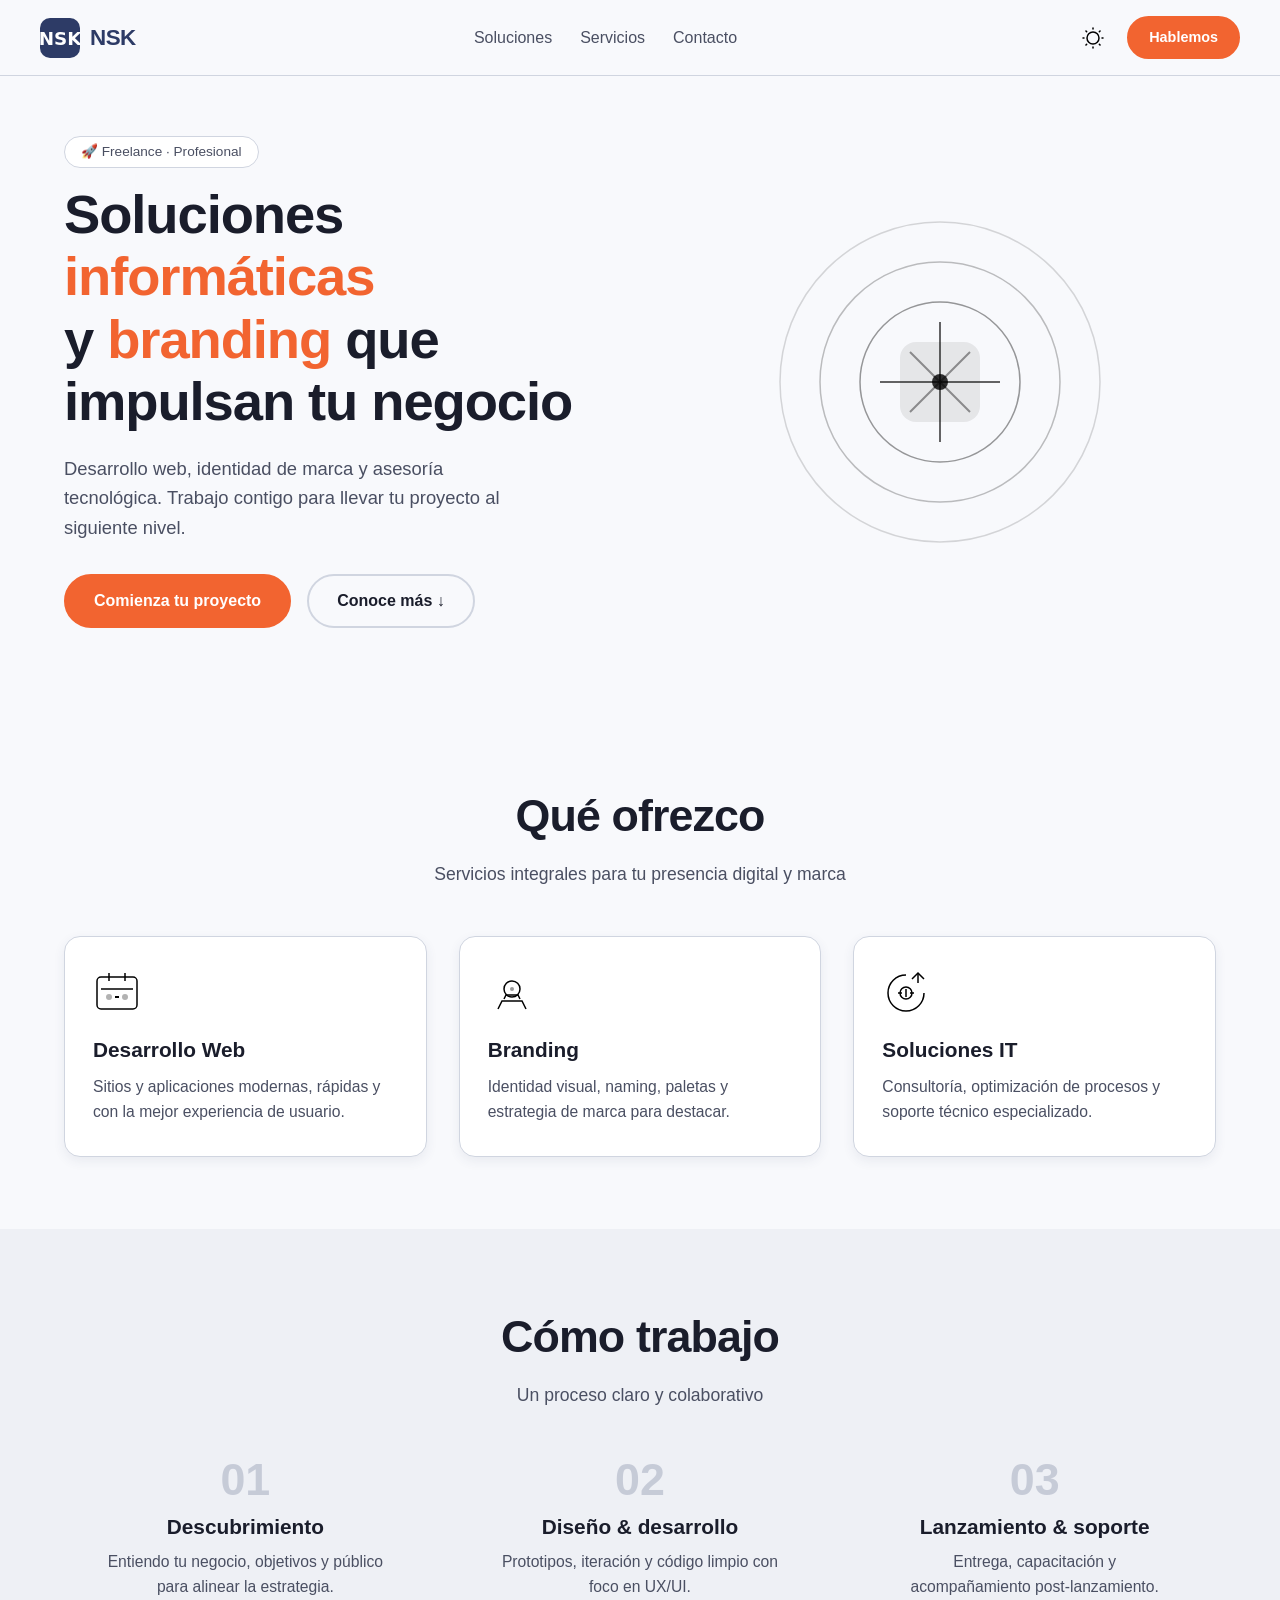
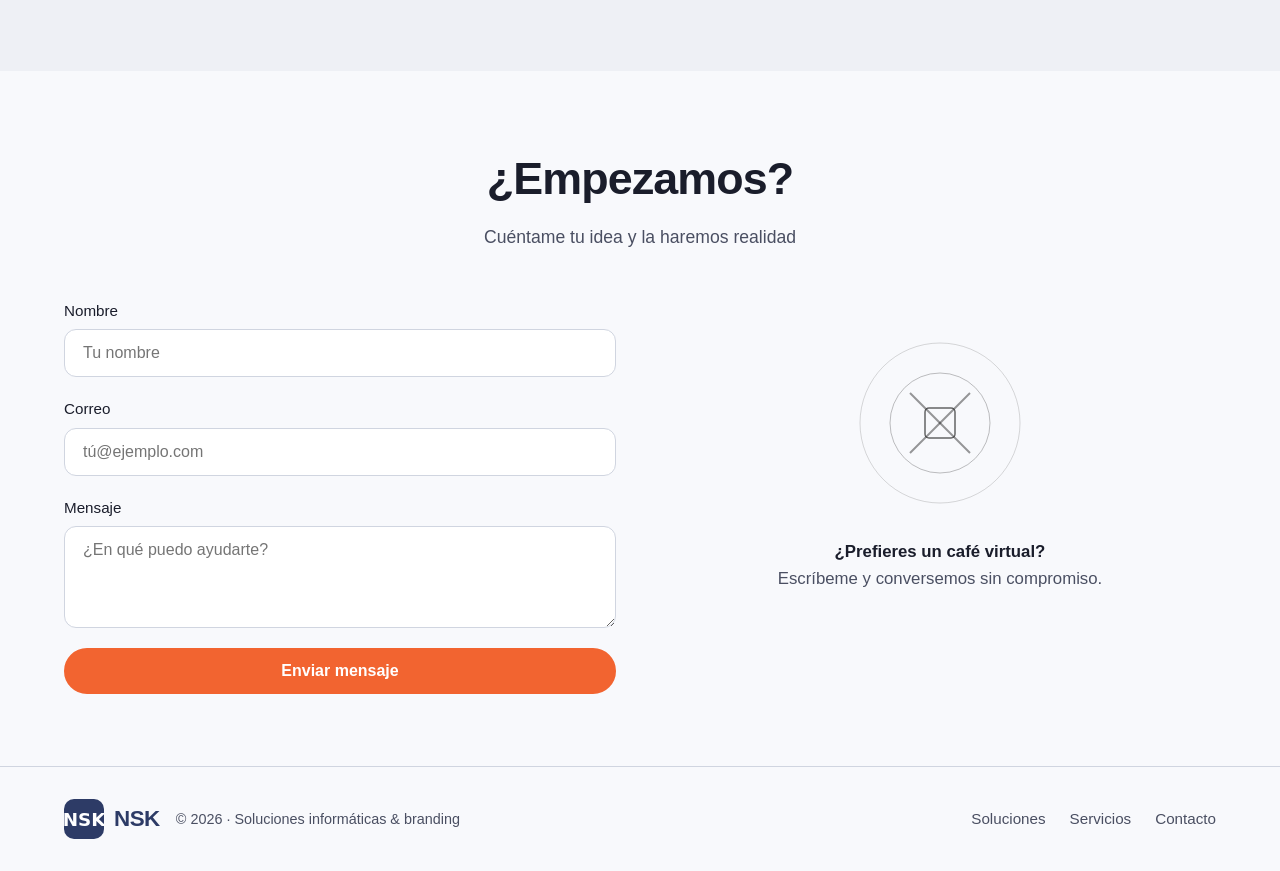
==== index.html @ 6985265a "nsk" ====
<!DOCTYPE html>
<html lang="es" data-theme="light">
<head>
    <meta charset="UTF-8" />
    <meta name="viewport" content="width=device-width, initial-scale=1.0" />
    <title>NSK · Soluciones Informáticas &amp; Branding</title>
    <meta name="description" content="Soluciones informáticas, desarrollo web y branding profesional. Freelance con enfoque moderno." />
    <link rel="stylesheet" href="/css/styles.css" />
</head>
<body>

    <!-- ========== HEADER ========== -->
    <header class="header" role="banner">
        <div class="container header__inner">

            <!-- Logo NSK -->
            <a href="#" class="logo" aria-label="NSK Inicio">
                <img src="assets/svg/logo-nsk.svg" alt="Logo NSK" width="48" height="48" class="logo__svg" />
                <span class="logo__text">NSK</span>
            </a>

            <!-- Navegación principal -->
            <nav class="nav" aria-label="Navegación principal">
                <ul class="nav__list">
                    <li><a href="#soluciones">Soluciones</a></li>
                    <li><a href="#servicios">Servicios</a></li>
                    <li><a href="#contacto">Contacto</a></li>
                </ul>
            </nav>

            <!-- Controles -->
            <div class="header__actions">
                <button class="theme-toggle" id="themeToggle" aria-label="Cambiar tema claro/oscuro">
                    <img src="assets/svg/theme-toggle.svg" alt="Cambiar tema" width="24" height="24" />
                </button>
                <a href="#contacto" class="btn btn--primary btn--small">Hablemos</a>
            </div>

            <!-- Hamburguesa -->
            <button class="hamburger" id="hamburger" aria-label="Abrir menú" aria-expanded="false">
                <span></span><span></span><span></span>
            </button>
        </div>

        <!-- Menú móvil -->
        <div class="mobile-menu" id="mobileMenu" role="navigation" aria-label="Menú móvil">
            <ul>
                <li><a href="#soluciones" class="mobile-menu__link">Soluciones</a></li>
                <li><a href="#servicios" class="mobile-menu__link">Servicios</a></li>
                <li><a href="#contacto" class="mobile-menu__link">Contacto</a></li>
            </ul>
        </div>
    </header>

    <!-- ========== HERO ========== -->
    <section class="hero" aria-labelledby="hero-title">
        <div class="container hero__inner">
            <div class="hero__content">
                <span class="hero__badge">🚀 Freelance · Profesional</span>
                <h1 id="hero-title" class="hero__title">
                    Soluciones <span class="highlight">informáticas</span><br />
                    y <span class="highlight">branding</span> que impulsan tu negocio
                </h1>
                <p class="hero__desc">
                    Desarrollo web, identidad de marca y asesoría tecnológica.
                    Trabajo contigo para llevar tu proyecto al siguiente nivel.
                </p>
                <div class="hero__actions">
                    <a href="#contacto" class="btn btn--primary">Comienza tu proyecto</a>
                    <a href="#soluciones" class="btn btn--ghost">Conoce más ↓</a>
                </div>
            </div>
            <div class="hero__visual" aria-hidden="true">
                <img src="assets/svg/hero-decorative.svg" alt="" width="400" height="400" />
            </div>
        </div>
    </section>

    <!-- ========== SOLUCIONES ========== -->
    <section class="section" id="soluciones" aria-labelledby="soluciones-title">
        <div class="container">
            <div class="section__header">
                <h2 id="soluciones-title">Qué ofrezco</h2>
                <p>Servicios integrales para tu presencia digital y marca</p>
            </div>
            <div class="grid grid--3">
                <article class="card">
                    <div class="card__icon">
                        <img src="assets/svg/icon-dev.svg" alt="" width="48" height="48" />
                    </div>
                    <h3>Desarrollo Web</h3>
                    <p>Sitios y aplicaciones modernas, rápidas y con la mejor experiencia de usuario.</p>
                </article>

                <article class="card">
                    <div class="card__icon">
                        <img src="assets/svg/icon-branding.svg" alt="" width="48" height="48" />
                    </div>
                    <h3>Branding</h3>
                    <p>Identidad visual, naming, paletas y estrategia de marca para destacar.</p>
                </article>

                <article class="card">
                    <div class="card__icon">
                        <img src="assets/svg/icon-solutions.svg" alt="" width="48" height="48" />
                    </div>
                    <h3>Soluciones IT</h3>
                    <p>Consultoría, optimización de procesos y soporte técnico especializado.</p>
                </article>
            </div>
        </div>
    </section>

    <!-- ========== SERVICIOS ========== -->
    <section class="section section--alt" id="servicios" aria-labelledby="servicios-title">
        <div class="container">
            <div class="section__header">
                <h2 id="servicios-title">Cómo trabajo</h2>
                <p>Un proceso claro y colaborativo</p>
            </div>
            <div class="grid grid--3">
                <div class="step">
                    <span class="step__number">01</span>
                    <h3>Descubrimiento</h3>
                    <p>Entiendo tu negocio, objetivos y público para alinear la estrategia.</p>
                </div>
                <div class="step">
                    <span class="step__number">02</span>
                    <h3>Diseño &amp; desarrollo</h3>
                    <p>Prototipos, iteración y código limpio con foco en UX/UI.</p>
                </div>
                <div class="step">
                    <span class="step__number">03</span>
                    <h3>Lanzamiento &amp; soporte</h3>
                    <p>Entrega, capacitación y acompañamiento post-lanzamiento.</p>
                </div>
            </div>
        </div>
    </section>

    <!-- ========== CONTACTO ========== -->
    <section class="section" id="contacto" aria-labelledby="contacto-title">
        <div class="container">
            <div class="section__header">
                <h2 id="contacto-title">¿Empezamos?</h2>
                <p>Cuéntame tu idea y la haremos realidad</p>
            </div>
            <div class="contact-grid">
                <form class="contact-form" netlify>
                    <div class="form-group">
                        <label for="nombre">Nombre</label>
                        <input type="text" id="nombre" name="nombre" required placeholder="Tu nombre" />
                    </div>
                    <div class="form-group">
                        <label for="email">Correo</label>
                        <input type="email" id="email" name="email" required placeholder="tú@ejemplo.com" />
                    </div>
                    <div class="form-group">
                        <label for="mensaje">Mensaje</label>
                        <textarea id="mensaje" name="mensaje" rows="4" required placeholder="¿En qué puedo ayudarte?"></textarea>
                    </div>
                    <button type="submit" class="btn btn--primary btn--full">Enviar mensaje</button>
                </form>
                <div class="contact-info" aria-hidden="true">
                    <img src="assets/svg/contact-decorative.svg" alt="" width="200" height="200" />
                    <p class="contact-info__text">
                        <strong>¿Prefieres un café virtual?</strong><br />
                        Escríbeme y conversemos sin compromiso.
                    </p>
                </div>
            </div>
        </div>
    </section>

    <!-- ========== FOOTER ========== -->
    <footer class="footer" role="contentinfo">
        <div class="container footer__inner">
            <div class="footer__brand">
                <a href="#" class="logo" aria-label="NSK Inicio">
                    <img src="assets/svg/logo-nsk.svg" alt="Logo NSK" width="32" height="32" class="logo__svg" />
                    <span class="logo__text">NSK</span>
                </a>
                <p class="footer__copy">&copy; 2026 · Soluciones informáticas &amp; branding</p>
            </div>
            <nav class="footer__nav" aria-label="Enlaces del pie">
                <a href="#soluciones">Soluciones</a>
                <a href="#servicios">Servicios</a>
                <a href="#contacto">Contacto</a>
            </nav>
        </div>
    </footer>

    <script src="js/main.js" defer></script>
</body>
</html>
---- css/styles.css ----
/* ========== RESET & BASE ========== */
*,
*::before,
*::after {
    margin: 0;
    padding: 0;
    box-sizing: border-box;
}

:root {
    --color-bg: #f8f9fc;
    --color-bg-alt: #eef0f5;
    --color-surface: #ffffff;
    --color-text: #1a1d2b;
    --color-text-muted: #4a4f62;
    --color-primary: #2d3b66;
    --color-primary-light: #4a5a8a;
    --color-accent: #f26430;
    --color-accent-hover: #d95224;
    --color-border: #d0d5e0;
    --color-shadow: rgba(45, 59, 102, 0.08);
    --radius: 16px;
    --transition: 0.3s ease;
    --font: 'Inter', -apple-system, BlinkMacSystemFont, 'Segoe UI', Roboto, sans-serif;
}

[data-theme="dark"] {
    --color-bg: #11131f;
    --color-bg-alt: #191d2b;
    --color-surface: #1e2233;
    --color-text: #edf0f7;
    --color-text-muted: #a8aec9;
    --color-primary: #6b7fb0;
    --color-primary-light: #8a9cc9;
    --color-accent: #ff7a4a;
    --color-accent-hover: #e86634;
    --color-border: #31364a;
    --color-shadow: rgba(0, 0, 0, 0.3);
}

html {
    scroll-behavior: smooth;
}

body {
    font-family: var(--font);
    background-color: var(--color-bg);
    color: var(--color-text);
    line-height: 1.6;
    transition: background-color var(--transition), color var(--transition);
}

.container {
    max-width: 1200px;
    margin: 0 auto;
    padding: 0 24px;
}

a {
    color: inherit;
    text-decoration: none;
}

ul {
    list-style: none;
}

img,
svg {
    display: block;
    max-width: 100%;
    height: auto;
}

/* ========== BOTONES ========== */
.btn {
    display: inline-flex;
    align-items: center;
    justify-content: center;
    gap: 8px;
    padding: 12px 28px;
    border-radius: 40px;
    font-weight: 600;
    font-size: 1rem;
    border: 2px solid transparent;
    cursor: pointer;
    transition: all var(--transition);
    text-align: center;
    font-family: inherit;
}

.btn--primary {
    background-color: var(--color-accent);
    color: #fff;
    border-color: var(--color-accent);
}
.btn--primary:hover {
    background-color: var(--color-accent-hover);
    border-color: var(--color-accent-hover);
    transform: translateY(-2px);
    box-shadow: 0 8px 24px rgba(242, 100, 48, 0.25);
}

.btn--ghost {
    background: transparent;
    color: var(--color-text);
    border-color: var(--color-border);
}
.btn--ghost:hover {
    background-color: var(--color-surface);
    border-color: var(--color-text-muted);
}

.btn--small {
    padding: 8px 20px;
    font-size: 0.9rem;
}

.btn--full {
    width: 100%;
    justify-content: center;
}

/* ========== HEADER ========== */
.header {
    position: sticky;
    top: 0;
    z-index: 100;
    background-color: var(--color-bg);
    border-bottom: 1px solid var(--color-border);
    transition: background-color var(--transition), border-color var(--transition);
}

.header__inner {
    display: flex;
    align-items: center;
    justify-content: space-between;
    padding: 16px 0;
    gap: 20px;
    flex-wrap: wrap;
}

.logo {
    display: flex;
    align-items: center;
    gap: 10px;
    font-weight: 700;
    font-size: 1.4rem;
    color: var(--color-primary);
    transition: color var(--transition);
}

.logo__svg {
    width: 40px;
    height: 40px;
}

.logo__text {
    letter-spacing: -0.5px;
}

.nav__list {
    display: flex;
    gap: 28px;
    font-weight: 500;
}
.nav__list a {
    position: relative;
    color: var(--color-text-muted);
    transition: color var(--transition);
}
.nav__list a::after {
    content: '';
    position: absolute;
    bottom: -4px;
    left: 0;
    width: 0;
    height: 2px;
    background: var(--color-accent);
    transition: width var(--transition);
}
.nav__list a:hover {
    color: var(--color-text);
}
.nav__list a:hover::after {
    width: 100%;
}

.header__actions {
    display: flex;
    align-items: center;
    gap: 16px;
}

.theme-toggle {
    background: none;
    border: none;
    color: var(--color-text-muted);
    cursor: pointer;
    padding: 6px;
    border-radius: 50%;
    transition: all var(--transition);
    display: flex;
    align-items: center;
    justify-content: center;
}
.theme-toggle:hover {
    color: var(--color-text);
    background-color: var(--color-surface);
}

.theme-toggle img {
    filter: var(--icon-filter);
}

[data-theme="light"] .theme-toggle img {
    filter: invert(0);
}

[data-theme="dark"] .theme-toggle img {
    filter: invert(1);
}

/* ========== HAMBURGUESA ========== */
.hamburger {
    display: none;
    flex-direction: column;
    gap: 5px;
    background: none;
    border: none;
    cursor: pointer;
    padding: 6px;
}
.hamburger span {
    width: 26px;
    height: 2.5px;
    background-color: var(--color-text);
    border-radius: 4px;
    transition: all var(--transition);
}
.hamburger.is-active span:nth-child(1) {
    transform: rotate(45deg) translate(5px, 5px);
}
.hamburger.is-active span:nth-child(2) {
    opacity: 0;
}
.hamburger.is-active span:nth-child(3) {
    transform: rotate(-45deg) translate(5px, -5px);
}

.mobile-menu {
    display: none;
    flex-direction: column;
    background-color: var(--color-surface);
    border-top: 1px solid var(--color-border);
    padding: 20px 24px;
    gap: 12px;
}
.mobile-menu.is-open {
    display: flex;
}
.mobile-menu a {
    padding: 10px 0;
    font-weight: 500;
    color: var(--color-text);
    border-bottom: 1px solid var(--color-border);
}
.mobile-menu a:last-child {
    border-bottom: none;
}

/* ========== HERO ========== */
.hero {
    padding: 60px 0 80px;
    background: var(--color-bg);
    transition: background var(--transition);
}

.hero__inner {
    display: grid;
    grid-template-columns: 1fr 1fr;
    gap: 48px;
    align-items: center;
}

.hero__badge {
    display: inline-block;
    background: var(--color-surface);
    padding: 4px 16px;
    border-radius: 40px;
    font-size: 0.85rem;
    font-weight: 500;
    color: var(--color-text-muted);
    border: 1px solid var(--color-border);
    margin-bottom: 16px;
}

.hero__title {
    font-size: clamp(2.2rem, 5vw, 3.4rem);
    font-weight: 800;
    line-height: 1.15;
    letter-spacing: -0.02em;
}

.highlight {
    color: var(--color-accent);
    position: relative;
}

.hero__desc {
    font-size: 1.15rem;
    color: var(--color-text-muted);
    max-width: 480px;
    margin: 20px 0 32px;
}

.hero__actions {
    display: flex;
    gap: 16px;
    flex-wrap: wrap;
}

.hero__visual {
    display: flex;
    justify-content: center;
    align-items: center;
}
.hero__visual img {
    width: 100%;
    max-width: 400px;
    height: auto;
}

/* ========== SECTION ========== */
.section {
    padding: 72px 0;
    transition: background var(--transition);
}

.section--alt {
    background-color: var(--color-bg-alt);
}

.section__header {
    text-align: center;
    max-width: 640px;
    margin: 0 auto 48px;
}
.section__header h2 {
    font-size: clamp(1.8rem, 3.5vw, 2.8rem);
    font-weight: 700;
    letter-spacing: -0.02em;
}
.section__header p {
    color: var(--color-text-muted);
    font-size: 1.1rem;
    margin-top: 8px;
}

/* ========== GRID ========== */
.grid {
    display: grid;
    gap: 32px;
}
.grid--3 {
    grid-template-columns: repeat(3, 1fr);
}

/* ========== CARDS ========== */
.card {
    background: var(--color-surface);
    padding: 32px 28px;
    border-radius: var(--radius);
    border: 1px solid var(--color-border);
    transition: all var(--transition);
    box-shadow: 0 4px 12px var(--color-shadow);
}
.card:hover {
    transform: translateY(-6px);
    box-shadow: 0 12px 32px var(--color-shadow);
}

.card__icon {
    margin-bottom: 16px;
}
.card__icon img {
    width: 48px;
    height: 48px;
}

[data-theme="light"] .card__icon img {
    filter: invert(0);
}

[data-theme="dark"] .card__icon img {
    filter: invert(1);
}

.card h3 {
    font-size: 1.3rem;
    margin-bottom: 8px;
}
.card p {
    color: var(--color-text-muted);
    font-size: 0.98rem;
}

/* ========== STEPS ========== */
.step {
    text-align: center;
}
.step__number {
    display: inline-block;
    font-size: 2.8rem;
    font-weight: 800;
    color: var(--color-primary);
    opacity: 0.2;
    line-height: 1;
    margin-bottom: 8px;
}
.step h3 {
    font-size: 1.3rem;
    margin-bottom: 6px;
}
.step p {
    color: var(--color-text-muted);
    font-size: 0.98rem;
    max-width: 280px;
    margin: 0 auto;
}

/* ========== CONTACTO ========== */
.contact-grid {
    display: grid;
    grid-template-columns: 1fr 1fr;
    gap: 48px;
    align-items: start;
}

.contact-form {
    display: flex;
    flex-direction: column;
    gap: 20px;
}

.form-group {
    display: flex;
    flex-direction: column;
    gap: 6px;
}
.form-group label {
    font-weight: 500;
    font-size: 0.95rem;
}
.form-group input,
.form-group textarea {
    padding: 14px 18px;
    border-radius: 12px;
    border: 1px solid var(--color-border);
    background: var(--color-surface);
    color: var(--color-text);
    font-family: inherit;
    font-size: 1rem;
    transition: border var(--transition), box-shadow var(--transition);
}
.form-group input:focus,
.form-group textarea:focus {
    outline: none;
    border-color: var(--color-accent);
    box-shadow: 0 0 0 3px rgba(242, 100, 48, 0.15);
}

.contact-info {
    display: flex;
    flex-direction: column;
    align-items: center;
    justify-content: center;
    gap: 16px;
    text-align: center;
    padding: 24px;
}
.contact-info img {
    max-width: 200px;
    height: auto;
}

[data-theme="light"] .contact-info img {
    filter: invert(0);
}

[data-theme="dark"] .contact-info img {
    filter: invert(1);
}

.contact-info__text {
    font-size: 1.05rem;
    color: var(--color-text-muted);
}
.contact-info__text strong {
    color: var(--color-text);
}

/* ========== FOOTER ========== */
.footer {
    border-top: 1px solid var(--color-border);
    padding: 32px 0;
    background: var(--color-bg);
    transition: background var(--transition), border var(--transition);
}
.footer__inner {
    display: flex;
    justify-content: space-between;
    align-items: center;
    flex-wrap: wrap;
    gap: 20px;
}
.footer__brand {
    display: flex;
    align-items: center;
    gap: 16px;
}
.footer__copy {
    font-size: 0.9rem;
    color: var(--color-text-muted);
}
.footer__nav {
    display: flex;
    gap: 24px;
}
.footer__nav a {
    color: var(--color-text-muted);
    font-size: 0.95rem;
    transition: color var(--transition);
}
.footer__nav a:hover {
    color: var(--color-text);
}

/* ========== RESPONSIVE ========== */
@media (max-width: 992px) {
    .hero__inner {
        grid-template-columns: 1fr;
        text-align: center;
    }
    .hero__desc {
        margin-left: auto;
        margin-right: auto;
    }
    .hero__actions {
        justify-content: center;
    }
    .hero__visual img {
        max-width: 280px;
    }
    .grid--3 {
        grid-template-columns: repeat(2, 1fr);
    }
    .contact-grid {
        grid-template-columns: 1fr;
    }
    .contact-info {
        flex-direction: row;
        flex-wrap: wrap;
        justify-content: center;
    }
}

@media (max-width: 768px) {
    .nav {
        display: none;
    }
    .hamburger {
        display: flex;
    }
    .header__actions .btn--small {
        display: none;
    }
    .grid--3 {
        grid-template-columns: 1fr;
    }
    .footer__inner {
        flex-direction: column;
        text-align: center;
    }
    .footer__nav {
        flex-wrap: wrap;
        justify-content: center;
    }
}

@media (max-width: 480px) {
    .hero__title {
        font-size: 1.8rem;
    }
    .hero__actions .btn {
        width: 100%;
        justify-content: center;
    }
    .section {
        padding: 48px 0;
    }
    .card {
        padding: 24px 20px;
    }
}
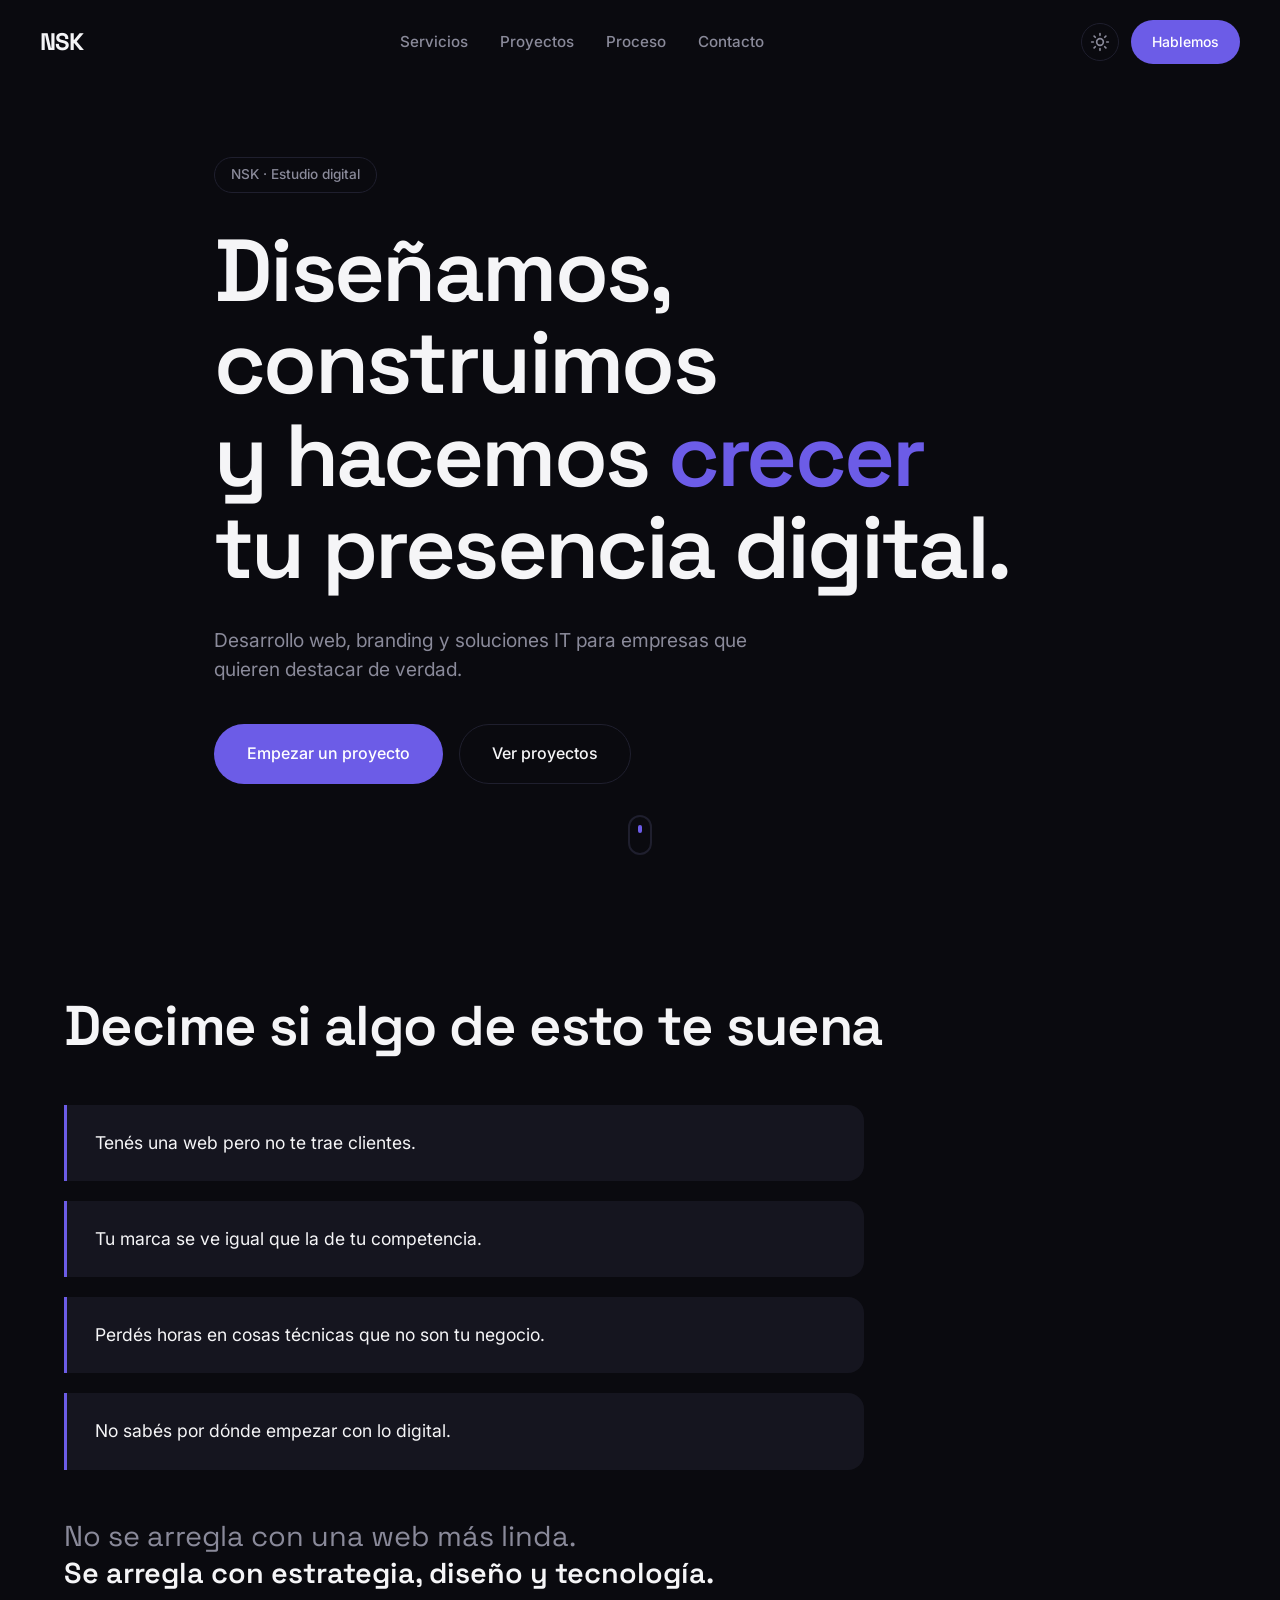
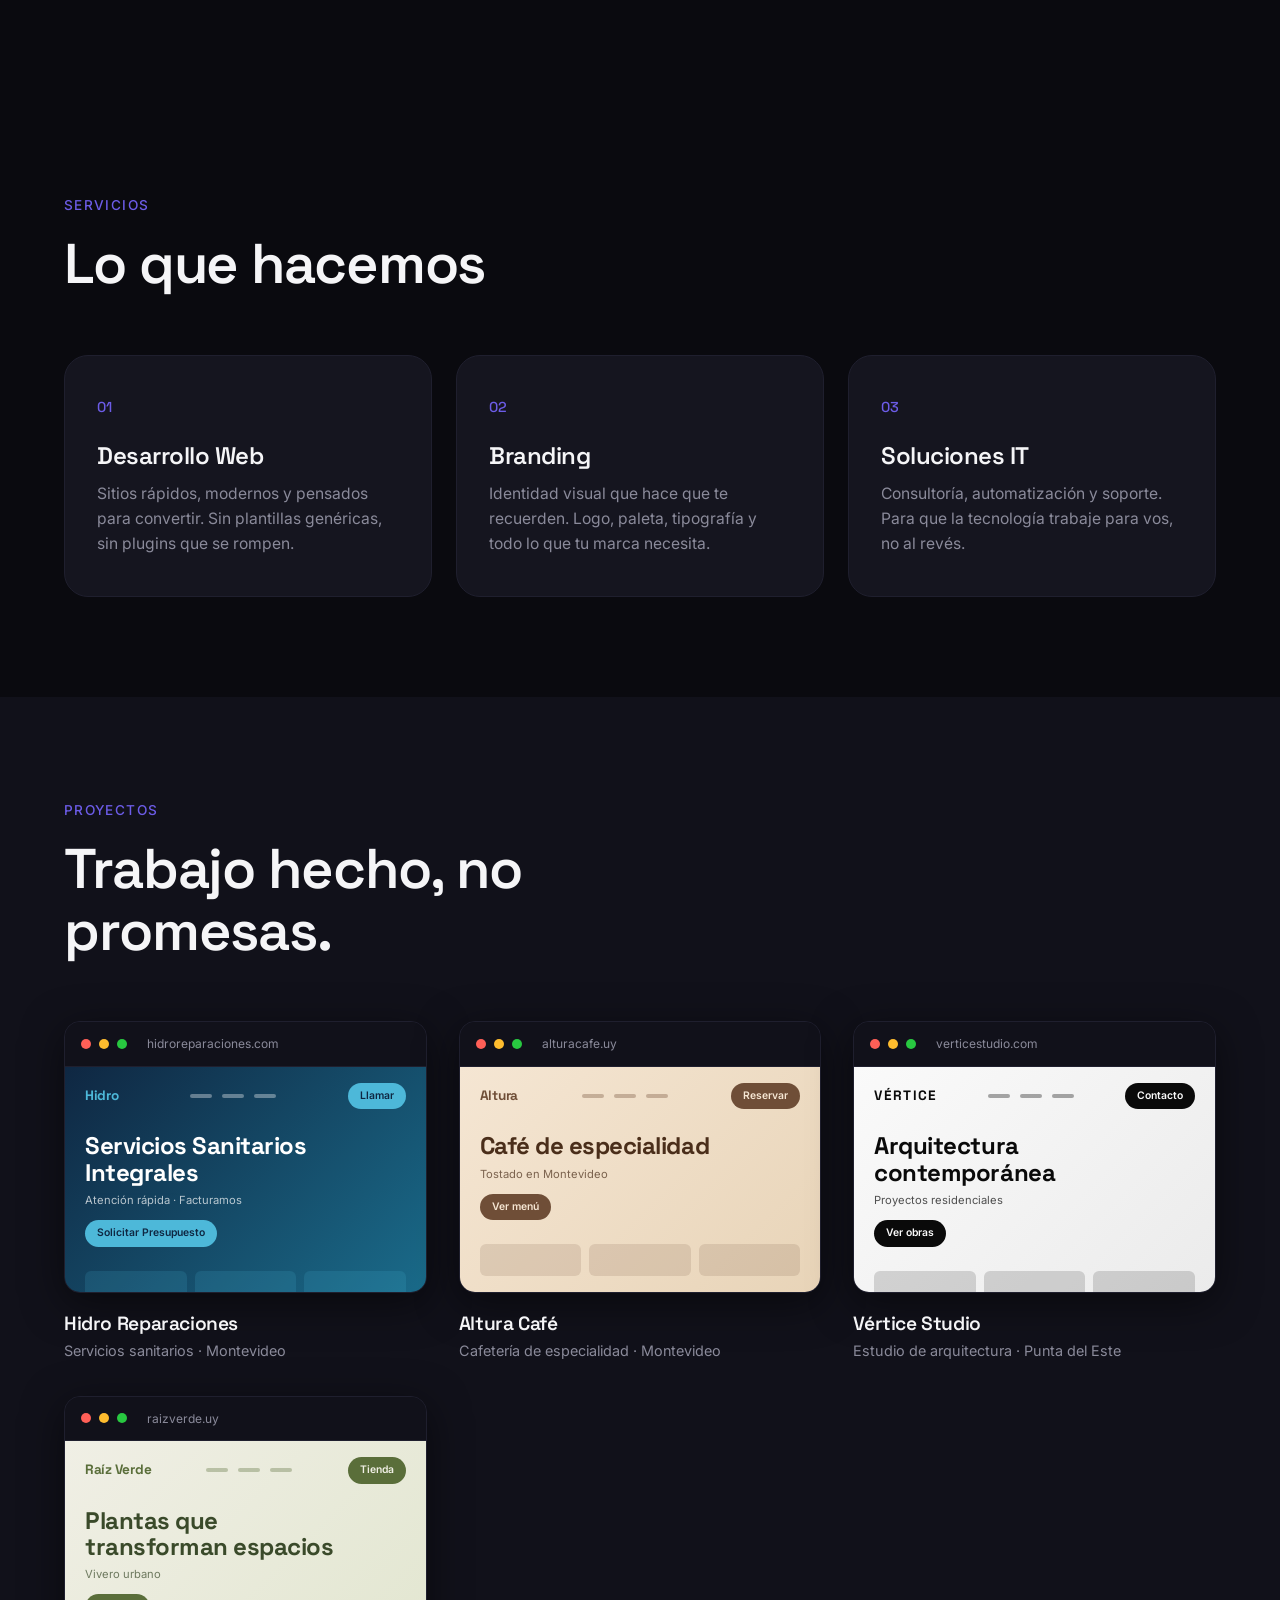
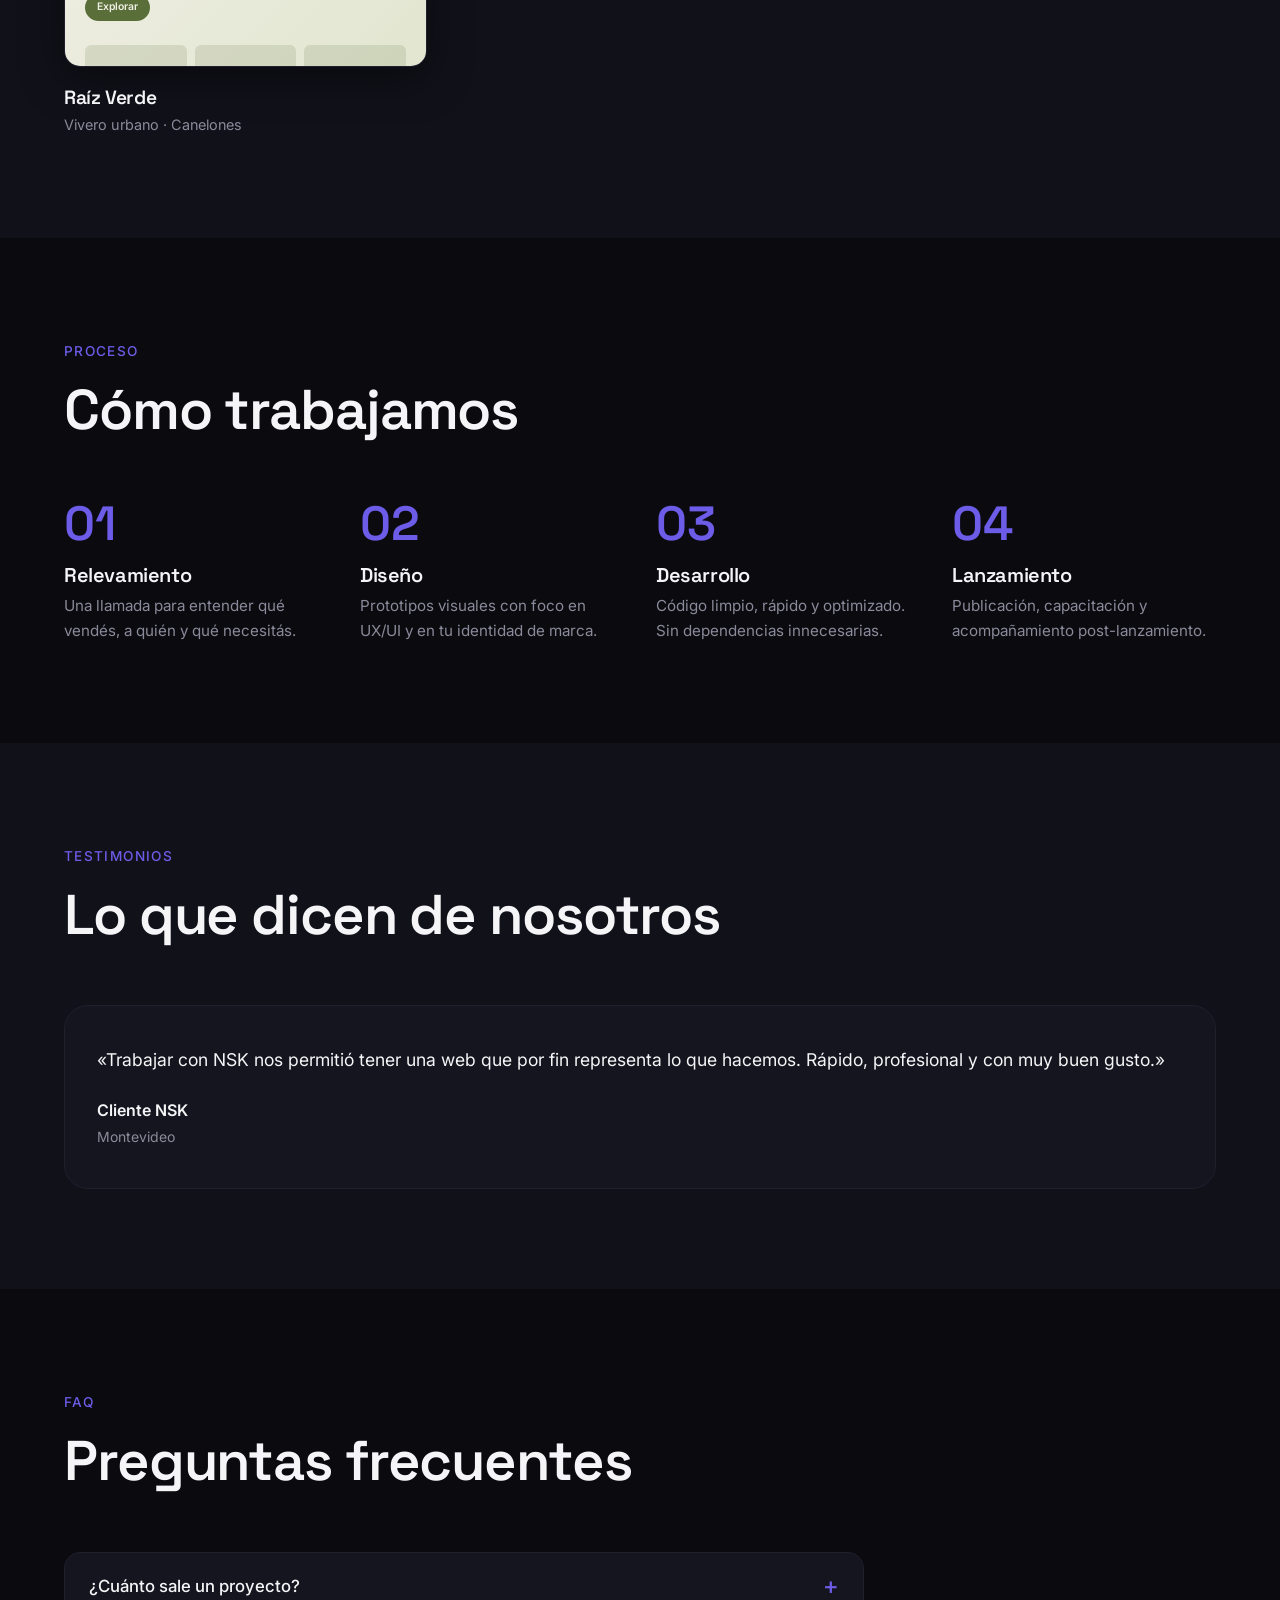
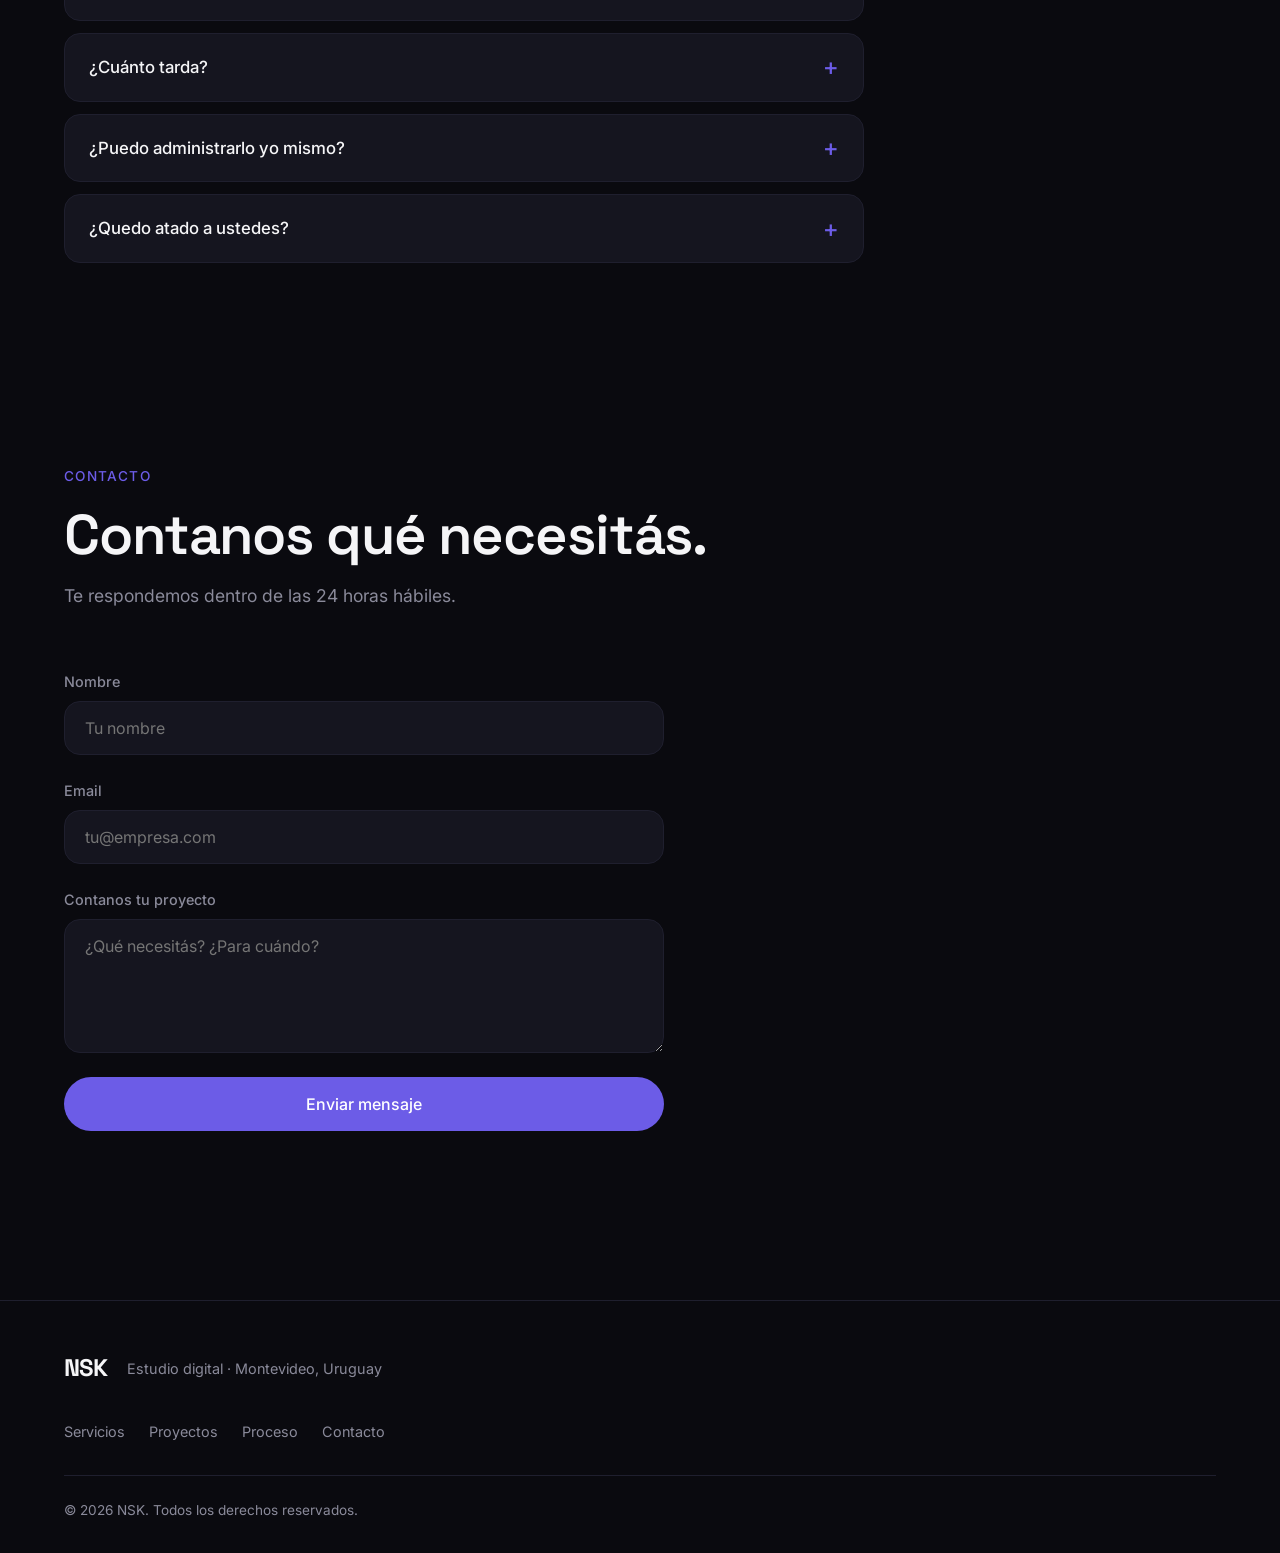
==== commit 682459a1: "nsk" ====
--- a/index.html
+++ b/index.html
@@ -1,192 +1,414 @@
 <!DOCTYPE html>
-<html lang="es" data-theme="light">
+<html lang="es" data-theme="dark">
 <head>
     <meta charset="UTF-8" />
     <meta name="viewport" content="width=device-width, initial-scale=1.0" />
-    <title>NSK · Soluciones Informáticas &amp; Branding</title>
-    <meta name="description" content="Soluciones informáticas, desarrollo web y branding profesional. Freelance con enfoque moderno." />
-    <link rel="stylesheet" href="/css/styles.css" />
+
+    <title>NSK · Estudio digital | Desarrollo web, branding y soluciones IT</title>
+    <meta name="description" content="Estudio digital en Uruguay. Diseñamos, construimos y hacemos crecer la presencia digital de tu empresa. Desarrollo web, branding y soluciones IT." />
+    <meta name="keywords" content="estudio digital, desarrollo web Uruguay, branding, diseño web, soluciones IT, NSK" />
+    <meta name="author" content="NSK Estudio Digital" />
+    <meta name="robots" content="index, follow" />
+
+    <meta property="og:title" content="NSK · Estudio digital" />
+    <meta property="og:description" content="Diseñamos, construimos y hacemos crecer tu presencia digital." />
+    <meta property="og:type" content="website" />
+    <meta property="og:locale" content="es_UY" />
+
+    <link rel="icon" type="image/svg+xml" href="assets/svg/logo-nsk.svg" />
+
+    <link rel="preconnect" href="https://fonts.googleapis.com">
+    <link rel="preconnect" href="https://fonts.gstatic.com" crossorigin>
+    <link href="https://fonts.googleapis.com/css2?family=Inter:wght@400;500;600;700&family=Space+Grotesk:wght@500;600;700&display=swap" rel="stylesheet">
+
+    <link rel="stylesheet" href="css/styles.css" />
 </head>
 <body>
 
-    <!-- ========== HEADER ========== -->
-    <header class="header" role="banner">
+    <header class="header" id="header">
         <div class="container header__inner">
 
-            <!-- Logo NSK -->
-            <a href="#" class="logo" aria-label="NSK Inicio">
-                <img src="assets/svg/logo-nsk.svg" alt="Logo NSK" width="48" height="48" class="logo__svg" />
-                <span class="logo__text">NSK</span>
+            <a href="#inicio" class="logo" aria-label="NSK Inicio">
+                <span class="logo__mark">NSK</span>
             </a>
 
-            <!-- Navegación principal -->
             <nav class="nav" aria-label="Navegación principal">
                 <ul class="nav__list">
-                    <li><a href="#soluciones">Soluciones</a></li>
                     <li><a href="#servicios">Servicios</a></li>
+                    <li><a href="#proyectos">Proyectos</a></li>
+                    <li><a href="#proceso">Proceso</a></li>
                     <li><a href="#contacto">Contacto</a></li>
                 </ul>
             </nav>
 
-            <!-- Controles -->
             <div class="header__actions">
                 <button class="theme-toggle" id="themeToggle" aria-label="Cambiar tema claro/oscuro">
-                    <img src="assets/svg/theme-toggle.svg" alt="Cambiar tema" width="24" height="24" />
+                    <svg width="20" height="20" viewBox="0 0 24 24" fill="none" stroke="currentColor" stroke-width="2" stroke-linecap="round" stroke-linejoin="round" aria-hidden="true">
+                        <circle cx="12" cy="12" r="4"></circle>
+                        <path d="M12 2v2M12 20v2M4.93 4.93l1.41 1.41M17.66 17.66l1.41 1.41M2 12h2M20 12h2M6.34 17.66l-1.41 1.41M19.07 4.93l-1.41 1.41"></path>
+                    </svg>
                 </button>
                 <a href="#contacto" class="btn btn--primary btn--small">Hablemos</a>
             </div>
 
-            <!-- Hamburguesa -->
             <button class="hamburger" id="hamburger" aria-label="Abrir menú" aria-expanded="false">
                 <span></span><span></span><span></span>
             </button>
         </div>
 
-        <!-- Menú móvil -->
-        <div class="mobile-menu" id="mobileMenu" role="navigation" aria-label="Menú móvil">
+        <div class="mobile-menu" id="mobileMenu">
             <ul>
-                <li><a href="#soluciones" class="mobile-menu__link">Soluciones</a></li>
                 <li><a href="#servicios" class="mobile-menu__link">Servicios</a></li>
+                <li><a href="#proyectos" class="mobile-menu__link">Proyectos</a></li>
+                <li><a href="#proceso" class="mobile-menu__link">Proceso</a></li>
                 <li><a href="#contacto" class="mobile-menu__link">Contacto</a></li>
             </ul>
         </div>
     </header>
 
-    <!-- ========== HERO ========== -->
-    <section class="hero" aria-labelledby="hero-title">
-        <div class="container hero__inner">
-            <div class="hero__content">
-                <span class="hero__badge">🚀 Freelance · Profesional</span>
-                <h1 id="hero-title" class="hero__title">
-                    Soluciones <span class="highlight">informáticas</span><br />
-                    y <span class="highlight">branding</span> que impulsan tu negocio
+    <main>
+
+        <section class="hero" id="inicio">
+            <div class="container hero__inner">
+                <span class="hero__badge" data-animate>NSK · Estudio digital</span>
+                <h1 class="hero__title" data-animate>
+                    Diseñamos, construimos<br />
+                    y hacemos <em>crecer</em><br />
+                    tu presencia digital.
                 </h1>
-                <p class="hero__desc">
-                    Desarrollo web, identidad de marca y asesoría tecnológica.
-                    Trabajo contigo para llevar tu proyecto al siguiente nivel.
+                <p class="hero__desc" data-animate>
+                    Desarrollo web, branding y soluciones IT para empresas que quieren destacar de verdad.
                 </p>
-                <div class="hero__actions">
-                    <a href="#contacto" class="btn btn--primary">Comienza tu proyecto</a>
-                    <a href="#soluciones" class="btn btn--ghost">Conoce más ↓</a>
-                </div>
-            </div>
-            <div class="hero__visual" aria-hidden="true">
-                <img src="assets/svg/hero-decorative.svg" alt="" width="400" height="400" />
-            </div>
-        </div>
-    </section>
-
-    <!-- ========== SOLUCIONES ========== -->
-    <section class="section" id="soluciones" aria-labelledby="soluciones-title">
-        <div class="container">
-            <div class="section__header">
-                <h2 id="soluciones-title">Qué ofrezco</h2>
-                <p>Servicios integrales para tu presencia digital y marca</p>
-            </div>
-            <div class="grid grid--3">
-                <article class="card">
-                    <div class="card__icon">
-                        <img src="assets/svg/icon-dev.svg" alt="" width="48" height="48" />
-                    </div>
-                    <h3>Desarrollo Web</h3>
-                    <p>Sitios y aplicaciones modernas, rápidas y con la mejor experiencia de usuario.</p>
-                </article>
-
-                <article class="card">
-                    <div class="card__icon">
-                        <img src="assets/svg/icon-branding.svg" alt="" width="48" height="48" />
-                    </div>
-                    <h3>Branding</h3>
-                    <p>Identidad visual, naming, paletas y estrategia de marca para destacar.</p>
-                </article>
-
-                <article class="card">
-                    <div class="card__icon">
-                        <img src="assets/svg/icon-solutions.svg" alt="" width="48" height="48" />
-                    </div>
-                    <h3>Soluciones IT</h3>
-                    <p>Consultoría, optimización de procesos y soporte técnico especializado.</p>
-                </article>
-            </div>
-        </div>
-    </section>
-
-    <!-- ========== SERVICIOS ========== -->
-    <section class="section section--alt" id="servicios" aria-labelledby="servicios-title">
-        <div class="container">
-            <div class="section__header">
-                <h2 id="servicios-title">Cómo trabajo</h2>
-                <p>Un proceso claro y colaborativo</p>
-            </div>
-            <div class="grid grid--3">
-                <div class="step">
-                    <span class="step__number">01</span>
-                    <h3>Descubrimiento</h3>
-                    <p>Entiendo tu negocio, objetivos y público para alinear la estrategia.</p>
-                </div>
-                <div class="step">
-                    <span class="step__number">02</span>
-                    <h3>Diseño &amp; desarrollo</h3>
-                    <p>Prototipos, iteración y código limpio con foco en UX/UI.</p>
-                </div>
-                <div class="step">
-                    <span class="step__number">03</span>
-                    <h3>Lanzamiento &amp; soporte</h3>
-                    <p>Entrega, capacitación y acompañamiento post-lanzamiento.</p>
-                </div>
-            </div>
-        </div>
-    </section>
-
-    <!-- ========== CONTACTO ========== -->
-    <section class="section" id="contacto" aria-labelledby="contacto-title">
-        <div class="container">
-            <div class="section__header">
-                <h2 id="contacto-title">¿Empezamos?</h2>
-                <p>Cuéntame tu idea y la haremos realidad</p>
-            </div>
-            <div class="contact-grid">
-                <form class="contact-form" netlify>
+                <div class="hero__actions" data-animate>
+                    <a href="#contacto" class="btn btn--primary btn--lg">Empezar un proyecto</a>
+                    <a href="#proyectos" class="btn btn--ghost btn--lg">Ver proyectos</a>
+                </div>
+            </div>
+            <div class="hero__scroll-hint" aria-hidden="true">
+                <span></span>
+            </div>
+        </section>
+
+        <section class="section section--problem">
+            <div class="container">
+                <h2 class="section__title" data-animate>Decime si algo de esto te suena</h2>
+                <ul class="problem-list">
+                    <li data-animate>Tenés una web pero no te trae clientes.</li>
+                    <li data-animate>Tu marca se ve igual que la de tu competencia.</li>
+                    <li data-animate>Perdés horas en cosas técnicas que no son tu negocio.</li>
+                    <li data-animate>No sabés por dónde empezar con lo digital.</li>
+                </ul>
+                <p class="problem-close" data-animate>
+                    No se arregla con una web más linda.<br />
+                    <strong>Se arregla con estrategia, diseño y tecnología.</strong>
+                </p>
+            </div>
+        </section>
+
+        <section class="section" id="servicios">
+            <div class="container">
+                <div class="section__header" data-animate>
+                    <span class="section__eyebrow">Servicios</span>
+                    <h2 class="section__title">Lo que hacemos</h2>
+                </div>
+
+                <div class="services-grid">
+                    <article class="service" data-animate>
+                        <span class="service__number">01</span>
+                        <h3 class="service__title">Desarrollo Web</h3>
+                        <p class="service__desc">
+                            Sitios rápidos, modernos y pensados para convertir. Sin plantillas genéricas, sin plugins que se rompen.
+                        </p>
+                    </article>
+
+                    <article class="service" data-animate>
+                        <span class="service__number">02</span>
+                        <h3 class="service__title">Branding</h3>
+                        <p class="service__desc">
+                            Identidad visual que hace que te recuerden. Logo, paleta, tipografía y todo lo que tu marca necesita.
+                        </p>
+                    </article>
+
+                    <article class="service" data-animate>
+                        <span class="service__number">03</span>
+                        <h3 class="service__title">Soluciones IT</h3>
+                        <p class="service__desc">
+                            Consultoría, automatización y soporte. Para que la tecnología trabaje para vos, no al revés.
+                        </p>
+                    </article>
+                </div>
+            </div>
+        </section>
+
+        <section class="section section--alt" id="proyectos">
+            <div class="container">
+                <div class="section__header" data-animate>
+                    <span class="section__eyebrow">Proyectos</span>
+                    <h2 class="section__title">Trabajo hecho, no promesas.</h2>
+                </div>
+
+                <div class="projects-grid">
+
+                    <article class="project" data-animate>
+                        <div class="browser">
+                            <div class="browser__bar">
+                                <span class="browser__dot"></span>
+                                <span class="browser__dot"></span>
+                                <span class="browser__dot"></span>
+                                <span class="browser__url">hidroreparaciones.com</span>
+                            </div>
+                            <div class="browser__viewport">
+                                <div class="mini mini--hidro">
+                                    <div class="mini__nav">
+                                        <span class="mini__logo">Hidro</span>
+                                        <span class="mini__links"><i></i><i></i><i></i></span>
+                                        <span class="mini__btn">Llamar</span>
+                                    </div>
+                                    <div class="mini__hero">
+                                        <h4>Servicios Sanitarios Integrales</h4>
+                                        <p>Atención rápida · Facturamos</p>
+                                        <span class="mini__cta">Solicitar Presupuesto</span>
+                                    </div>
+                                    <div class="mini__cards">
+                                        <span></span><span></span><span></span>
+                                    </div>
+                                </div>
+                            </div>
+                        </div>
+                        <div class="project__info">
+                            <h3>Hidro Reparaciones</h3>
+                            <span>Servicios sanitarios · Montevideo</span>
+                        </div>
+                    </article>
+
+                    <article class="project" data-animate>
+                        <div class="browser">
+                            <div class="browser__bar">
+                                <span class="browser__dot"></span>
+                                <span class="browser__dot"></span>
+                                <span class="browser__dot"></span>
+                                <span class="browser__url">alturacafe.uy</span>
+                            </div>
+                            <div class="browser__viewport">
+                                <div class="mini mini--altura">
+                                    <div class="mini__nav">
+                                        <span class="mini__logo">Altura</span>
+                                        <span class="mini__links"><i></i><i></i><i></i></span>
+                                        <span class="mini__btn">Reservar</span>
+                                    </div>
+                                    <div class="mini__hero">
+                                        <h4>Café de especialidad</h4>
+                                        <p>Tostado en Montevideo</p>
+                                        <span class="mini__cta">Ver menú</span>
+                                    </div>
+                                    <div class="mini__cards">
+                                        <span></span><span></span><span></span>
+                                    </div>
+                                </div>
+                            </div>
+                        </div>
+                        <div class="project__info">
+                            <h3>Altura Café</h3>
+                            <span>Cafetería de especialidad · Montevideo</span>
+                        </div>
+                    </article>
+
+                    <article class="project" data-animate>
+                        <div class="browser">
+                            <div class="browser__bar">
+                                <span class="browser__dot"></span>
+                                <span class="browser__dot"></span>
+                                <span class="browser__dot"></span>
+                                <span class="browser__url">verticestudio.com</span>
+                            </div>
+                            <div class="browser__viewport">
+                                <div class="mini mini--vertice">
+                                    <div class="mini__nav">
+                                        <span class="mini__logo">VÉRTICE</span>
+                                        <span class="mini__links"><i></i><i></i><i></i></span>
+                                        <span class="mini__btn">Contacto</span>
+                                    </div>
+                                    <div class="mini__hero">
+                                        <h4>Arquitectura<br />contemporánea</h4>
+                                        <p>Proyectos residenciales</p>
+                                        <span class="mini__cta">Ver obras</span>
+                                    </div>
+                                    <div class="mini__cards">
+                                        <span></span><span></span><span></span>
+                                    </div>
+                                </div>
+                            </div>
+                        </div>
+                        <div class="project__info">
+                            <h3>Vértice Studio</h3>
+                            <span>Estudio de arquitectura · Punta del Este</span>
+                        </div>
+                    </article>
+
+                    <article class="project" data-animate>
+                        <div class="browser">
+                            <div class="browser__bar">
+                                <span class="browser__dot"></span>
+                                <span class="browser__dot"></span>
+                                <span class="browser__dot"></span>
+                                <span class="browser__url">raizverde.uy</span>
+                            </div>
+                            <div class="browser__viewport">
+                                <div class="mini mini--raiz">
+                                    <div class="mini__nav">
+                                        <span class="mini__logo">Raíz Verde</span>
+                                        <span class="mini__links"><i></i><i></i><i></i></span>
+                                        <span class="mini__btn">Tienda</span>
+                                    </div>
+                                    <div class="mini__hero">
+                                        <h4>Plantas que<br />transforman espacios</h4>
+                                        <p>Vivero urbano</p>
+                                        <span class="mini__cta">Explorar</span>
+                                    </div>
+                                    <div class="mini__cards">
+                                        <span></span><span></span><span></span>
+                                    </div>
+                                </div>
+                            </div>
+                        </div>
+                        <div class="project__info">
+                            <h3>Raíz Verde</h3>
+                            <span>Vivero urbano · Canelones</span>
+                        </div>
+                    </article>
+
+                </div>
+            </div>
+        </section>
+
+        <section class="section" id="proceso">
+            <div class="container">
+                <div class="section__header" data-animate>
+                    <span class="section__eyebrow">Proceso</span>
+                    <h2 class="section__title">Cómo trabajamos</h2>
+                </div>
+
+                <div class="process-grid">
+                    <div class="process-step" data-animate>
+                        <span class="process-step__number">01</span>
+                        <h3>Relevamiento</h3>
+                        <p>Una llamada para entender qué vendés, a quién y qué necesitás.</p>
+                    </div>
+                    <div class="process-step" data-animate>
+                        <span class="process-step__number">02</span>
+                        <h3>Diseño</h3>
+                        <p>Prototipos visuales con foco en UX/UI y en tu identidad de marca.</p>
+                    </div>
+                    <div class="process-step" data-animate>
+                        <span class="process-step__number">03</span>
+                        <h3>Desarrollo</h3>
+                        <p>Código limpio, rápido y optimizado. Sin dependencias innecesarias.</p>
+                    </div>
+                    <div class="process-step" data-animate>
+                        <span class="process-step__number">04</span>
+                        <h3>Lanzamiento</h3>
+                        <p>Publicación, capacitación y acompañamiento post-lanzamiento.</p>
+                    </div>
+                </div>
+            </div>
+        </section>
+
+        <section class="section section--alt">
+            <div class="container">
+                <div class="section__header" data-animate>
+                    <span class="section__eyebrow">Testimonios</span>
+                    <h2 class="section__title">Lo que dicen de nosotros</h2>
+                </div>
+
+                <div class="testimonials">
+                    <blockquote class="testimonial" data-animate>
+                        <p>«Trabajar con NSK nos permitió tener una web que por fin representa lo que hacemos. Rápido, profesional y con muy buen gusto.»</p>
+                        <footer>
+                            <strong>Cliente NSK</strong>
+                            <span>Montevideo</span>
+                        </footer>
+                    </blockquote>
+                </div>
+            </div>
+        </section>
+
+        <section class="section" id="faq">
+            <div class="container">
+                <div class="section__header" data-animate>
+                    <span class="section__eyebrow">FAQ</span>
+                    <h2 class="section__title">Preguntas frecuentes</h2>
+                </div>
+
+                <div class="faq">
+                    <details class="faq__item" data-animate>
+                        <summary>¿Cuánto sale un proyecto?</summary>
+                        <p>Depende del alcance real: cantidad de secciones, si hay catálogo, si hay que migrar contenido. En la primera llamada lo definimos y te pasamos una propuesta cerrada.</p>
+                    </details>
+                    <details class="faq__item" data-animate>
+                        <summary>¿Cuánto tarda?</summary>
+                        <p>Un sitio simple puede estar en 2-3 semanas. Proyectos más complejos, entre 4 y 8 semanas. Te damos un plazo concreto en la propuesta.</p>
+                    </details>
+                    <details class="faq__item" data-animate>
+                        <summary>¿Puedo administrarlo yo mismo?</summary>
+                        <p>Sí. Te entregamos el sitio con un panel pensado para tu equipo. Cambiar textos, precios o imágenes sin tocar código.</p>
+                    </details>
+                    <details class="faq__item" data-animate>
+                        <summary>¿Quedo atado a ustedes?</summary>
+                        <p>No. El sitio es tuyo y tu equipo queda sabiendo operarlo. El mantenimiento es un servicio aparte que contratás si querés.</p>
+                    </details>
+                </div>
+            </div>
+        </section>
+
+        <section class="section section--contact" id="contacto">
+            <div class="container">
+                <div class="section__header" data-animate>
+                    <span class="section__eyebrow">Contacto</span>
+                    <h2 class="section__title">Contanos qué necesitás.</h2>
+                    <p class="section__subtitle">Te respondemos dentro de las 24 horas hábiles.</p>
+                </div>
+
+                <form
+                    class="contact-form"
+                    id="contactForm"
+                    action="https://formspree.io/f/moevajzw"
+                    method="POST"
+                    data-animate
+                >
                     <div class="form-group">
                         <label for="nombre">Nombre</label>
                         <input type="text" id="nombre" name="nombre" required placeholder="Tu nombre" />
                     </div>
                     <div class="form-group">
-                        <label for="email">Correo</label>
-                        <input type="email" id="email" name="email" required placeholder="tú@ejemplo.com" />
+                        <label for="email">Email</label>
+                        <input type="email" id="email" name="email" required placeholder="tu@empresa.com" />
                     </div>
                     <div class="form-group">
-                        <label for="mensaje">Mensaje</label>
-                        <textarea id="mensaje" name="mensaje" rows="4" required placeholder="¿En qué puedo ayudarte?"></textarea>
-                    </div>
-                    <button type="submit" class="btn btn--primary btn--full">Enviar mensaje</button>
+                        <label for="mensaje">Contanos tu proyecto</label>
+                        <textarea id="mensaje" name="mensaje" rows="5" required placeholder="¿Qué necesitás? ¿Para cuándo?"></textarea>
+                    </div>
+
+                    <button type="submit" class="btn btn--primary btn--lg btn--full">Enviar mensaje</button>
+                    <p class="form-status" id="formStatus" role="status" aria-live="polite"></p>
                 </form>
-                <div class="contact-info" aria-hidden="true">
-                    <img src="assets/svg/contact-decorative.svg" alt="" width="200" height="200" />
-                    <p class="contact-info__text">
-                        <strong>¿Prefieres un café virtual?</strong><br />
-                        Escríbeme y conversemos sin compromiso.
-                    </p>
-                </div>
-            </div>
-        </div>
-    </section>
-
-    <!-- ========== FOOTER ========== -->
-    <footer class="footer" role="contentinfo">
+            </div>
+        </section>
+
+    </main>
+
+    <footer class="footer">
         <div class="container footer__inner">
             <div class="footer__brand">
-                <a href="#" class="logo" aria-label="NSK Inicio">
-                    <img src="assets/svg/logo-nsk.svg" alt="Logo NSK" width="32" height="32" class="logo__svg" />
-                    <span class="logo__text">NSK</span>
-                </a>
-                <p class="footer__copy">&copy; 2026 · Soluciones informáticas &amp; branding</p>
+                <span class="logo__mark">NSK</span>
+                <p class="footer__tagline">Estudio digital · Montevideo, Uruguay</p>
             </div>
             <nav class="footer__nav" aria-label="Enlaces del pie">
-                <a href="#soluciones">Soluciones</a>
                 <a href="#servicios">Servicios</a>
+                <a href="#proyectos">Proyectos</a>
+                <a href="#proceso">Proceso</a>
                 <a href="#contacto">Contacto</a>
             </nav>
+            <p class="footer__copy">&copy; 2026 NSK. Todos los derechos reservados.</p>
         </div>
     </footer>
 
--- a/css/styles.css
+++ b/css/styles.css
@@ -1,4 +1,6 @@
-/* ========== RESET & BASE ========== */
+/* ========================================= */
+/* ===== RESET & BASE ===== */
+/* ========================================= */
 *,
 *::before,
 *::after {
@@ -8,46 +10,51 @@
 }
 
 :root {
-    --color-bg: #f8f9fc;
-    --color-bg-alt: #eef0f5;
-    --color-surface: #ffffff;
-    --color-text: #1a1d2b;
-    --color-text-muted: #4a4f62;
-    --color-primary: #2d3b66;
-    --color-primary-light: #4a5a8a;
-    --color-accent: #f26430;
-    --color-accent-hover: #d95224;
-    --color-border: #d0d5e0;
-    --color-shadow: rgba(45, 59, 102, 0.08);
+    --bg: #0A0A0F;
+    --bg-alt: #11111A;
+    --surface: #15151F;
+    --border: #1F1F2E;
+    --text: #F5F5F7;
+    --text-muted: #8A8A9A;
+    --accent: #6C5CE7;
+    --accent-hover: #5B4BD6;
+    --accent-soft: rgba(108, 92, 231, 0.12);
+    --shadow: 0 10px 40px rgba(0, 0, 0, 0.5);
+
+    --font-display: 'Space Grotesk', sans-serif;
+    --font-body: 'Inter', sans-serif;
+
     --radius: 16px;
-    --transition: 0.3s ease;
-    --font: 'Inter', -apple-system, BlinkMacSystemFont, 'Segoe UI', Roboto, sans-serif;
-}
-
-[data-theme="dark"] {
-    --color-bg: #11131f;
-    --color-bg-alt: #191d2b;
-    --color-surface: #1e2233;
-    --color-text: #edf0f7;
-    --color-text-muted: #a8aec9;
-    --color-primary: #6b7fb0;
-    --color-primary-light: #8a9cc9;
-    --color-accent: #ff7a4a;
-    --color-accent-hover: #e86634;
-    --color-border: #31364a;
-    --color-shadow: rgba(0, 0, 0, 0.3);
+    --radius-lg: 24px;
+    --transition: 0.3s cubic-bezier(0.4, 0, 0.2, 1);
+}
+
+[data-theme="light"] {
+    --bg: #FAFAFB;
+    --bg-alt: #F2F2F5;
+    --surface: #FFFFFF;
+    --border: #E5E5EC;
+    --text: #0A0A0F;
+    --text-muted: #5A5A6A;
+    --accent: #6C5CE7;
+    --accent-hover: #5B4BD6;
+    --accent-soft: rgba(108, 92, 231, 0.08);
+    --shadow: 0 10px 40px rgba(10, 10, 15, 0.08);
 }
 
 html {
     scroll-behavior: smooth;
+    scroll-padding-top: 90px;
 }
 
 body {
-    font-family: var(--font);
-    background-color: var(--color-bg);
-    color: var(--color-text);
+    font-family: var(--font-body);
+    background-color: var(--bg);
+    color: var(--text);
     line-height: 1.6;
+    -webkit-font-smoothing: antialiased;
     transition: background-color var(--transition), color var(--transition);
+    overflow-x: hidden;
 }
 
 .container {
@@ -59,169 +66,161 @@
 a {
     color: inherit;
     text-decoration: none;
+    transition: var(--transition);
 }
 
 ul {
     list-style: none;
 }
 
-img,
-svg {
+img {
     display: block;
     max-width: 100%;
     height: auto;
 }
 
-/* ========== BOTONES ========== */
+h1, h2, h3, h4 {
+    font-family: var(--font-display);
+    font-weight: 600;
+    line-height: 1.1;
+    letter-spacing: -0.02em;
+}
+
+/* ========================================= */
+/* ===== BOTONES ===== */
+/* ========================================= */
 .btn {
     display: inline-flex;
     align-items: center;
     justify-content: center;
     gap: 8px;
-    padding: 12px 28px;
-    border-radius: 40px;
-    font-weight: 600;
-    font-size: 1rem;
-    border: 2px solid transparent;
+    padding: 14px 28px;
+    border-radius: 100px;
+    font-family: var(--font-body);
+    font-weight: 500;
+    font-size: 0.95rem;
+    border: 1px solid transparent;
     cursor: pointer;
-    transition: all var(--transition);
+    transition: var(--transition);
     text-align: center;
-    font-family: inherit;
+    white-space: nowrap;
 }
 
 .btn--primary {
-    background-color: var(--color-accent);
+    background-color: var(--accent);
     color: #fff;
-    border-color: var(--color-accent);
-}
-.btn--primary:hover {
-    background-color: var(--color-accent-hover);
-    border-color: var(--color-accent-hover);
+}
+.btn--primary:hover,
+.btn--primary:focus {
+    background-color: var(--accent-hover);
     transform: translateY(-2px);
-    box-shadow: 0 8px 24px rgba(242, 100, 48, 0.25);
+    box-shadow: 0 12px 30px var(--accent-soft);
 }
 
 .btn--ghost {
     background: transparent;
-    color: var(--color-text);
-    border-color: var(--color-border);
-}
-.btn--ghost:hover {
-    background-color: var(--color-surface);
-    border-color: var(--color-text-muted);
+    color: var(--text);
+    border-color: var(--border);
+}
+.btn--ghost:hover,
+.btn--ghost:focus {
+    background-color: var(--surface);
+    border-color: var(--text-muted);
 }
 
 .btn--small {
-    padding: 8px 20px;
-    font-size: 0.9rem;
+    padding: 10px 20px;
+    font-size: 0.875rem;
+}
+
+.btn--lg {
+    padding: 16px 32px;
+    font-size: 1rem;
 }
 
 .btn--full {
     width: 100%;
-    justify-content: center;
-}
-
-/* ========== HEADER ========== */
+}
+
+/* ========================================= */
+/* ===== HEADER ===== */
+/* ========================================= */
 .header {
     position: sticky;
     top: 0;
     z-index: 100;
-    background-color: var(--color-bg);
-    border-bottom: 1px solid var(--color-border);
-    transition: background-color var(--transition), border-color var(--transition);
+    background-color: transparent;
+    border-bottom: 1px solid transparent;
+    transition: var(--transition);
+}
+
+.header.is-scrolled {
+    background-color: rgba(10, 10, 15, 0.75);
+    backdrop-filter: blur(20px);
+    -webkit-backdrop-filter: blur(20px);
+    border-bottom-color: var(--border);
+}
+
+[data-theme="light"] .header.is-scrolled {
+    background-color: rgba(250, 250, 251, 0.75);
 }
 
 .header__inner {
     display: flex;
     align-items: center;
     justify-content: space-between;
-    padding: 16px 0;
+    padding: 20px 0;
     gap: 20px;
-    flex-wrap: wrap;
-}
-
-.logo {
+}
+
+.logo__mark {
+    font-family: var(--font-display);
+    font-weight: 700;
+    font-size: 1.5rem;
+    letter-spacing: -0.04em;
+    color: var(--text);
+    display: inline-block;
+}
+
+.nav__list {
+    display: flex;
+    gap: 32px;
+}
+.nav__list a {
+    font-size: 0.95rem;
+    color: var(--text-muted);
+    font-weight: 500;
+}
+.nav__list a:hover,
+.nav__list a:focus {
+    color: var(--text);
+}
+
+.header__actions {
     display: flex;
     align-items: center;
-    gap: 10px;
-    font-weight: 700;
-    font-size: 1.4rem;
-    color: var(--color-primary);
-    transition: color var(--transition);
-}
-
-.logo__svg {
-    width: 40px;
-    height: 40px;
-}
-
-.logo__text {
-    letter-spacing: -0.5px;
-}
-
-.nav__list {
-    display: flex;
-    gap: 28px;
-    font-weight: 500;
-}
-.nav__list a {
-    position: relative;
-    color: var(--color-text-muted);
-    transition: color var(--transition);
-}
-.nav__list a::after {
-    content: '';
-    position: absolute;
-    bottom: -4px;
-    left: 0;
-    width: 0;
-    height: 2px;
-    background: var(--color-accent);
-    transition: width var(--transition);
-}
-.nav__list a:hover {
-    color: var(--color-text);
-}
-.nav__list a:hover::after {
-    width: 100%;
-}
-
-.header__actions {
-    display: flex;
-    align-items: center;
-    gap: 16px;
+    gap: 12px;
 }
 
 .theme-toggle {
     background: none;
-    border: none;
-    color: var(--color-text-muted);
+    border: 1px solid var(--border);
+    color: var(--text-muted);
     cursor: pointer;
-    padding: 6px;
+    padding: 8px;
     border-radius: 50%;
-    transition: all var(--transition);
     display: flex;
     align-items: center;
     justify-content: center;
-}
-.theme-toggle:hover {
-    color: var(--color-text);
-    background-color: var(--color-surface);
-}
-
-.theme-toggle img {
-    filter: var(--icon-filter);
-}
-
-[data-theme="light"] .theme-toggle img {
-    filter: invert(0);
-}
-
-[data-theme="dark"] .theme-toggle img {
-    filter: invert(1);
-}
-
-/* ========== HAMBURGUESA ========== */
+    transition: var(--transition);
+}
+.theme-toggle:hover,
+.theme-toggle:focus {
+    color: var(--text);
+    border-color: var(--text-muted);
+    transform: rotate(15deg);
+}
+
 .hamburger {
     display: none;
     flex-direction: column;
@@ -229,14 +228,14 @@
     background: none;
     border: none;
     cursor: pointer;
-    padding: 6px;
+    padding: 8px;
 }
 .hamburger span {
-    width: 26px;
-    height: 2.5px;
-    background-color: var(--color-text);
+    width: 24px;
+    height: 2px;
+    background-color: var(--text);
     border-radius: 4px;
-    transition: all var(--transition);
+    transition: var(--transition);
 }
 .hamburger.is-active span:nth-child(1) {
     transform: rotate(45deg) translate(5px, 5px);
@@ -251,67 +250,70 @@
 .mobile-menu {
     display: none;
     flex-direction: column;
-    background-color: var(--color-surface);
-    border-top: 1px solid var(--color-border);
+    background-color: var(--surface);
+    border-top: 1px solid var(--border);
     padding: 20px 24px;
-    gap: 12px;
 }
 .mobile-menu.is-open {
     display: flex;
 }
 .mobile-menu a {
-    padding: 10px 0;
+    padding: 14px 0;
     font-weight: 500;
-    color: var(--color-text);
-    border-bottom: 1px solid var(--color-border);
+    color: var(--text);
+    border-bottom: 1px solid var(--border);
 }
 .mobile-menu a:last-child {
     border-bottom: none;
 }
 
-/* ========== HERO ========== */
+/* ========================================= */
+/* ===== HERO ===== */
+/* ========================================= */
 .hero {
-    padding: 60px 0 80px;
-    background: var(--color-bg);
-    transition: background var(--transition);
+    position: relative;
+    min-height: 90vh;
+    display: flex;
+    align-items: center;
+    padding: 60px 0 100px;
 }
 
 .hero__inner {
-    display: grid;
-    grid-template-columns: 1fr 1fr;
-    gap: 48px;
-    align-items: center;
+    max-width: 900px;
 }
 
 .hero__badge {
     display: inline-block;
-    background: var(--color-surface);
-    padding: 4px 16px;
-    border-radius: 40px;
+    padding: 6px 16px;
+    border: 1px solid var(--border);
+    border-radius: 100px;
     font-size: 0.85rem;
+    color: var(--text-muted);
+    margin-bottom: 32px;
     font-weight: 500;
-    color: var(--color-text-muted);
-    border: 1px solid var(--color-border);
-    margin-bottom: 16px;
 }
 
 .hero__title {
-    font-size: clamp(2.2rem, 5vw, 3.4rem);
-    font-weight: 800;
-    line-height: 1.15;
-    letter-spacing: -0.02em;
-}
-
-.highlight {
-    color: var(--color-accent);
+    font-size: clamp(2.5rem, 7vw, 5.5rem);
+    font-weight: 600;
+    line-height: 1.05;
+    letter-spacing: -0.03em;
+    margin-bottom: 32px;
+}
+
+.hero__title em {
+    font-style: normal;
+    color: var(--accent);
     position: relative;
+    display: inline-block;
 }
 
 .hero__desc {
-    font-size: 1.15rem;
-    color: var(--color-text-muted);
-    max-width: 480px;
-    margin: 20px 0 32px;
+    font-size: clamp(1.05rem, 1.5vw, 1.25rem);
+    color: var(--text-muted);
+    max-width: 600px;
+    margin-bottom: 40px;
+    line-height: 1.5;
 }
 
 .hero__actions {
@@ -320,252 +322,694 @@
     flex-wrap: wrap;
 }
 
-.hero__visual {
+.hero__scroll-hint {
+    position: absolute;
+    bottom: 40px;
+    left: 50%;
+    transform: translateX(-50%);
+    width: 24px;
+    height: 40px;
+    border: 2px solid var(--border);
+    border-radius: 100px;
     display: flex;
     justify-content: center;
+    padding-top: 8px;
+}
+
+.hero__scroll-hint span {
+    width: 4px;
+    height: 8px;
+    background: var(--accent);
+    border-radius: 100px;
+    animation: scrollHint 1.8s infinite;
+}
+
+@keyframes scrollHint {
+    0% { opacity: 0; transform: translateY(0); }
+    50% { opacity: 1; }
+    100% { opacity: 0; transform: translateY(12px); }
+}
+
+/* ========================================= */
+/* ===== SECCIONES BASE ===== */
+/* ========================================= */
+.section {
+    padding: 100px 0;
+}
+.section--alt {
+    background-color: var(--bg-alt);
+}
+
+.section__header {
+    margin-bottom: 60px;
+    max-width: 720px;
+}
+
+.section__eyebrow {
+    display: inline-block;
+    font-size: 0.85rem;
+    color: var(--accent);
+    font-weight: 500;
+    text-transform: uppercase;
+    letter-spacing: 0.1em;
+    margin-bottom: 16px;
+}
+
+.section__title {
+    font-size: clamp(2rem, 4.5vw, 3.5rem);
+    font-weight: 600;
+    letter-spacing: -0.02em;
+}
+
+.section__subtitle {
+    margin-top: 16px;
+    font-size: 1.1rem;
+    color: var(--text-muted);
+}
+
+/* ========================================= */
+/* ===== PROBLEMA ===== */
+/* ========================================= */
+.section--problem {
+    padding: 100px 0;
+}
+
+.section--problem .section__title {
+    margin-bottom: 48px;
+}
+
+.problem-list {
+    display: grid;
+    gap: 20px;
+    margin-bottom: 48px;
+    max-width: 800px;
+}
+
+.problem-list li {
+    padding: 24px 28px;
+    border-left: 3px solid var(--accent);
+    background: var(--surface);
+    border-radius: 0 var(--radius) var(--radius) 0;
+    font-size: 1.1rem;
+    color: var(--text);
+}
+
+.problem-close {
+    font-size: clamp(1.3rem, 2.5vw, 1.8rem);
+    color: var(--text-muted);
+    font-family: var(--font-display);
+    line-height: 1.3;
+    max-width: 700px;
+}
+
+.problem-close strong {
+    color: var(--text);
+    font-weight: 600;
+}
+
+/* ========================================= */
+/* ===== SERVICIOS ===== */
+/* ========================================= */
+.services-grid {
+    display: grid;
+    grid-template-columns: repeat(auto-fit, minmax(280px, 1fr));
+    gap: 24px;
+}
+
+.service {
+    padding: 40px 32px;
+    background-color: var(--surface);
+    border: 1px solid var(--border);
+    border-radius: var(--radius-lg);
+    transition: var(--transition);
+    position: relative;
+    overflow: hidden;
+}
+
+.service:hover {
+    transform: translateY(-6px);
+    border-color: var(--accent);
+    box-shadow: var(--shadow);
+}
+
+.service__number {
+    font-family: var(--font-display);
+    font-size: 0.9rem;
+    color: var(--accent);
+    font-weight: 500;
+    display: block;
+    margin-bottom: 24px;
+}
+
+.service__title {
+    font-size: 1.5rem;
+    margin-bottom: 12px;
+}
+
+.service__desc {
+    color: var(--text-muted);
+    font-size: 0.98rem;
+    line-height: 1.6;
+}
+
+/* ========================================= */
+/* ===== PROYECTOS ===== */
+/* ========================================= */
+.projects-grid {
+    display: grid;
+    grid-template-columns: repeat(auto-fit, minmax(320px, 1fr));
+    gap: 32px;
+}
+
+.project {
+    display: block;
+    transition: var(--transition);
+}
+
+.project:hover {
+    transform: translateY(-6px);
+}
+
+.project__info {
+    margin-top: 20px;
+}
+
+.project__info h3 {
+    font-size: 1.2rem;
+    margin-bottom: 4px;
+    color: var(--text);
+}
+
+.project__info span {
+    font-size: 0.9rem;
+    color: var(--text-muted);
+}
+
+/* ===== MARCO DE NAVEGADOR ===== */
+.browser {
+    border-radius: var(--radius);
+    overflow: hidden;
+    border: 1px solid var(--border);
+    background-color: var(--surface);
+    box-shadow: var(--shadow);
+    transition: var(--transition);
+}
+
+.project:hover .browser {
+    border-color: var(--accent);
+}
+
+.browser__bar {
+    display: flex;
     align-items: center;
-}
-.hero__visual img {
+    gap: 8px;
+    padding: 12px 16px;
+    background-color: var(--bg-alt);
+    border-bottom: 1px solid var(--border);
+}
+
+.browser__dot {
+    width: 10px;
+    height: 10px;
+    border-radius: 50%;
+    flex-shrink: 0;
+}
+
+.browser__dot:nth-child(1) { background-color: #FF5F57; }
+.browser__dot:nth-child(2) { background-color: #FEBC2E; }
+.browser__dot:nth-child(3) { background-color: #28C840; }
+
+.browser__url {
+    margin-left: 12px;
+    font-size: 0.75rem;
+    color: var(--text-muted);
+    font-family: var(--font-body);
+    overflow: hidden;
+    white-space: nowrap;
+    text-overflow: ellipsis;
+}
+
+.browser__viewport {
+    aspect-ratio: 16 / 10;
+    overflow: hidden;
+    position: relative;
+}
+
+/* ===== MINI-SITIOS ===== */
+.mini {
     width: 100%;
-    max-width: 400px;
-    height: auto;
-}
-
-/* ========== SECTION ========== */
-.section {
-    padding: 72px 0;
-    transition: background var(--transition);
-}
-
-.section--alt {
-    background-color: var(--color-bg-alt);
-}
-
-.section__header {
-    text-align: center;
-    max-width: 640px;
-    margin: 0 auto 48px;
-}
-.section__header h2 {
-    font-size: clamp(1.8rem, 3.5vw, 2.8rem);
+    height: 100%;
+    padding: 16px 20px;
+    display: flex;
+    flex-direction: column;
+    gap: 14px;
+    font-family: var(--font-body);
+    overflow: hidden;
+}
+
+.mini__nav {
+    display: flex;
+    align-items: center;
+    justify-content: space-between;
+    gap: 12px;
+}
+
+.mini__logo {
+    font-family: var(--font-display);
     font-weight: 700;
+    font-size: 0.85rem;
     letter-spacing: -0.02em;
 }
-.section__header p {
-    color: var(--color-text-muted);
-    font-size: 1.1rem;
-    margin-top: 8px;
-}
-
-/* ========== GRID ========== */
-.grid {
-    display: grid;
-    gap: 32px;
-}
-.grid--3 {
-    grid-template-columns: repeat(3, 1fr);
-}
-
-/* ========== CARDS ========== */
-.card {
-    background: var(--color-surface);
-    padding: 32px 28px;
-    border-radius: var(--radius);
-    border: 1px solid var(--color-border);
-    transition: all var(--transition);
-    box-shadow: 0 4px 12px var(--color-shadow);
-}
-.card:hover {
-    transform: translateY(-6px);
-    box-shadow: 0 12px 32px var(--color-shadow);
-}
-
-.card__icon {
-    margin-bottom: 16px;
-}
-.card__icon img {
-    width: 48px;
-    height: 48px;
-}
-
-[data-theme="light"] .card__icon img {
-    filter: invert(0);
-}
-
-[data-theme="dark"] .card__icon img {
-    filter: invert(1);
-}
-
-.card h3 {
-    font-size: 1.3rem;
-    margin-bottom: 8px;
-}
-.card p {
-    color: var(--color-text-muted);
-    font-size: 0.98rem;
-}
-
-/* ========== STEPS ========== */
-.step {
-    text-align: center;
-}
-.step__number {
-    display: inline-block;
-    font-size: 2.8rem;
-    font-weight: 800;
-    color: var(--color-primary);
-    opacity: 0.2;
-    line-height: 1;
-    margin-bottom: 8px;
-}
-.step h3 {
-    font-size: 1.3rem;
-    margin-bottom: 6px;
-}
-.step p {
-    color: var(--color-text-muted);
-    font-size: 0.98rem;
-    max-width: 280px;
-    margin: 0 auto;
-}
-
-/* ========== CONTACTO ========== */
-.contact-grid {
-    display: grid;
-    grid-template-columns: 1fr 1fr;
-    gap: 48px;
-    align-items: start;
-}
-
-.contact-form {
-    display: flex;
-    flex-direction: column;
-    gap: 20px;
-}
-
-.form-group {
+
+.mini__links {
+    display: flex;
+    gap: 10px;
+}
+
+.mini__links i {
+    display: block;
+    width: 22px;
+    height: 4px;
+    border-radius: 4px;
+    opacity: 0.35;
+}
+
+.mini__btn {
+    font-size: 0.65rem;
+    padding: 5px 12px;
+    border-radius: 100px;
+    font-weight: 600;
+    white-space: nowrap;
+}
+
+.mini__hero {
     display: flex;
     flex-direction: column;
     gap: 6px;
-}
+    padding: 10px 0;
+}
+
+.mini__hero h4 {
+    font-family: var(--font-display);
+    font-size: clamp(1rem, 2.2vw, 1.5rem);
+    font-weight: 700;
+    line-height: 1.1;
+    letter-spacing: -0.02em;
+}
+
+.mini__hero p {
+    font-size: 0.7rem;
+    opacity: 0.7;
+}
+
+.mini__cta {
+    align-self: flex-start;
+    font-size: 0.65rem;
+    padding: 5px 12px;
+    border-radius: 100px;
+    font-weight: 600;
+    margin-top: 4px;
+}
+
+.mini__cards {
+    display: grid;
+    grid-template-columns: repeat(3, 1fr);
+    gap: 8px;
+    margin-top: auto;
+}
+
+.mini__cards span {
+    height: 32px;
+    border-radius: 6px;
+    opacity: 0.15;
+}
+
+/* ===== MINI HIDRO ===== */
+.mini--hidro {
+    background: linear-gradient(135deg, #0F2742 0%, #1A6B8A 100%);
+    color: #FFFFFF;
+}
+.mini--hidro .mini__logo { color: #4DB8D9; }
+.mini--hidro .mini__links i { background: #FFFFFF; }
+.mini--hidro .mini__btn { background: #4DB8D9; color: #0F2742; }
+.mini--hidro .mini__cta { background: #4DB8D9; color: #0F2742; }
+.mini--hidro .mini__cards span { background: #4DB8D9; }
+
+/* ===== MINI ALTURA ===== */
+.mini--altura {
+    background: linear-gradient(135deg, #F5E6D3 0%, #E8D4B8 100%);
+    color: #4A2E1A;
+}
+.mini--altura .mini__logo { color: #6F4E37; }
+.mini--altura .mini__links i { background: #6F4E37; }
+.mini--altura .mini__btn { background: #6F4E37; color: #F5E6D3; }
+.mini--altura .mini__cta { background: #6F4E37; color: #F5E6D3; }
+.mini--altura .mini__cards span { background: #6F4E37; }
+
+/* ===== MINI VÉRTICE ===== */
+.mini--vertice {
+    background: linear-gradient(135deg, #FAFAFA 0%, #EBEBEB 100%);
+    color: #0A0A0A;
+}
+.mini--vertice .mini__logo { color: #0A0A0A; letter-spacing: 0.1em; }
+.mini--vertice .mini__links i { background: #0A0A0A; }
+.mini--vertice .mini__btn { background: #0A0A0A; color: #FAFAFA; }
+.mini--vertice .mini__cta { background: #0A0A0A; color: #FAFAFA; }
+.mini--vertice .mini__cards span { background: #0A0A0A; }
+
+/* ===== MINI RAÍZ ===== */
+.mini--raiz {
+    background: linear-gradient(135deg, #F0EFE5 0%, #E2E6D0 100%);
+    color: #3A4A2A;
+}
+.mini--raiz .mini__logo { color: #5A6E3A; }
+.mini--raiz .mini__links i { background: #5A6E3A; }
+.mini--raiz .mini__btn { background: #5A6E3A; color: #F0EFE5; }
+.mini--raiz .mini__cta { background: #5A6E3A; color: #F0EFE5; }
+.mini--raiz .mini__cards span { background: #5A6E3A; }
+
+/* ========================================= */
+/* ===== PROCESO ===== */
+/* ========================================= */
+.process-grid {
+    display: grid;
+    grid-template-columns: repeat(auto-fit, minmax(220px, 1fr));
+    gap: 32px;
+}
+
+.process-step__number {
+    font-family: var(--font-display);
+    font-size: 3rem;
+    font-weight: 600;
+    color: var(--accent);
+    display: block;
+    margin-bottom: 16px;
+    line-height: 1;
+}
+
+.process-step h3 {
+    font-size: 1.25rem;
+    margin-bottom: 8px;
+}
+
+.process-step p {
+    color: var(--text-muted);
+    font-size: 0.95rem;
+}
+
+/* ========================================= */
+/* ===== TESTIMONIOS ===== */
+/* ========================================= */
+.testimonials {
+    display: grid;
+    grid-template-columns: repeat(auto-fit, minmax(300px, 1fr));
+    gap: 24px;
+}
+
+.testimonial {
+    padding: 40px 32px;
+    background-color: var(--surface);
+    border: 1px solid var(--border);
+    border-radius: var(--radius-lg);
+}
+
+.testimonial p {
+    font-size: 1.1rem;
+    color: var(--text);
+    margin-bottom: 24px;
+    line-height: 1.6;
+}
+
+.testimonial footer {
+    display: flex;
+    flex-direction: column;
+    gap: 2px;
+}
+
+.testimonial footer strong {
+    font-weight: 600;
+    font-size: 1rem;
+}
+
+.testimonial footer span {
+    font-size: 0.875rem;
+    color: var(--text-muted);
+}
+
+/* ========================================= */
+/* ===== FAQ ===== */
+/* ========================================= */
+.faq {
+    max-width: 800px;
+    display: grid;
+    gap: 12px;
+}
+
+.faq__item {
+    background-color: var(--surface);
+    border: 1px solid var(--border);
+    border-radius: var(--radius);
+    padding: 20px 24px;
+    cursor: pointer;
+    transition: var(--transition);
+}
+
+.faq__item[open] {
+    border-color: var(--accent);
+}
+
+.faq__item summary {
+    font-weight: 500;
+    font-size: 1.05rem;
+    list-style: none;
+    cursor: pointer;
+    display: flex;
+    justify-content: space-between;
+    align-items: center;
+    gap: 16px;
+}
+
+.faq__item summary::-webkit-details-marker {
+    display: none;
+}
+
+.faq__item summary::after {
+    content: '+';
+    font-size: 1.5rem;
+    color: var(--accent);
+    transition: var(--transition);
+    line-height: 1;
+}
+
+.faq__item[open] summary::after {
+    transform: rotate(45deg);
+}
+
+.faq__item p {
+    margin-top: 16px;
+    color: var(--text-muted);
+    font-size: 0.98rem;
+}
+
+/* ========================================= */
+/* ===== CONTACTO ===== */
+/* ========================================= */
+.section--contact {
+    padding: 100px 0 120px;
+}
+
+.contact-form {
+    max-width: 600px;
+    display: grid;
+    gap: 24px;
+}
+
+.form-group {
+    display: flex;
+    flex-direction: column;
+    gap: 8px;
+}
+
 .form-group label {
+    font-size: 0.9rem;
     font-weight: 500;
-    font-size: 0.95rem;
-}
+    color: var(--text-muted);
+}
+
 .form-group input,
 .form-group textarea {
-    padding: 14px 18px;
-    border-radius: 12px;
-    border: 1px solid var(--color-border);
-    background: var(--color-surface);
-    color: var(--color-text);
-    font-family: inherit;
+    padding: 16px 20px;
+    border-radius: var(--radius);
+    border: 1px solid var(--border);
+    background-color: var(--surface);
+    color: var(--text);
+    font-family: var(--font-body);
     font-size: 1rem;
-    transition: border var(--transition), box-shadow var(--transition);
-}
+    transition: var(--transition);
+    resize: vertical;
+}
+
 .form-group input:focus,
 .form-group textarea:focus {
     outline: none;
-    border-color: var(--color-accent);
-    box-shadow: 0 0 0 3px rgba(242, 100, 48, 0.15);
-}
-
-.contact-info {
+    border-color: var(--accent);
+    box-shadow: 0 0 0 3px var(--accent-soft);
+}
+
+/* ========================================= */
+/* ===== ESTADO DEL FORMULARIO ===== */
+/* ========================================= */
+.form-status {
+    margin-top: 4px;
+    font-size: 0.95rem;
+    min-height: 1.4em;
+    transition: var(--transition);
+}
+
+.form-status.is-loading {
+    color: var(--text-muted);
+}
+
+.form-status.is-success {
+    color: #28C840;
+    font-weight: 500;
+}
+
+.form-status.is-error {
+    color: #FF5F57;
+    font-weight: 500;
+}
+
+/* ========================================= */
+/* ===== FOOTER ===== */
+/* ========================================= */
+.footer {
+    border-top: 1px solid var(--border);
+    padding: 48px 0 32px;
+    background-color: var(--bg);
+}
+
+.footer__inner {
     display: flex;
     flex-direction: column;
+    gap: 32px;
+}
+
+.footer__brand {
+    display: flex;
+    align-items: center;
+    gap: 20px;
+    flex-wrap: wrap;
+}
+
+.footer__tagline {
+    font-size: 0.9rem;
+    color: var(--text-muted);
+}
+
+.footer__nav {
+    display: flex;
+    gap: 24px;
+    flex-wrap: wrap;
+}
+
+.footer__nav a {
+    font-size: 0.9rem;
+    color: var(--text-muted);
+}
+
+.footer__nav a:hover,
+.footer__nav a:focus {
+    color: var(--text);
+}
+
+.footer__copy {
+    font-size: 0.85rem;
+    color: var(--text-muted);
+    padding-top: 24px;
+    border-top: 1px solid var(--border);
+}
+
+/* ========================================= */
+/* ===== PÁGINA DE GRACIAS ===== */
+/* ========================================= */
+.thanks-page {
+    min-height: 100vh;
+    display: flex;
     align-items: center;
     justify-content: center;
+    padding: 60px 0;
+    background-color: var(--bg);
+}
+
+.thanks-page__inner {
+    max-width: 720px;
+    text-align: left;
+}
+
+.thanks-page__badge {
+    display: inline-block;
+    padding: 6px 16px;
+    border: 1px solid var(--accent);
+    border-radius: 100px;
+    font-size: 0.85rem;
+    color: var(--accent);
+    margin-bottom: 32px;
+    font-weight: 500;
+    background-color: var(--accent-soft);
+}
+
+.thanks-page__title {
+    font-size: clamp(2.5rem, 7vw, 5rem);
+    font-weight: 600;
+    line-height: 1.05;
+    letter-spacing: -0.03em;
+    margin-bottom: 32px;
+}
+
+.thanks-page__title em {
+    font-style: normal;
+    color: var(--accent);
+}
+
+.thanks-page__desc {
+    font-size: clamp(1.05rem, 1.5vw, 1.2rem);
+    color: var(--text-muted);
+    max-width: 600px;
+    margin-bottom: 20px;
+    line-height: 1.6;
+}
+
+.thanks-page__desc strong {
+    color: var(--text);
+    font-weight: 600;
+}
+
+.thanks-page__actions {
+    display: flex;
     gap: 16px;
-    text-align: center;
-    padding: 24px;
-}
-.contact-info img {
-    max-width: 200px;
-    height: auto;
-}
-
-[data-theme="light"] .contact-info img {
-    filter: invert(0);
-}
-
-[data-theme="dark"] .contact-info img {
-    filter: invert(1);
-}
-
-.contact-info__text {
-    font-size: 1.05rem;
-    color: var(--color-text-muted);
-}
-.contact-info__text strong {
-    color: var(--color-text);
-}
-
-/* ========== FOOTER ========== */
-.footer {
-    border-top: 1px solid var(--color-border);
-    padding: 32px 0;
-    background: var(--color-bg);
-    transition: background var(--transition), border var(--transition);
-}
-.footer__inner {
-    display: flex;
-    justify-content: space-between;
-    align-items: center;
     flex-wrap: wrap;
-    gap: 20px;
-}
-.footer__brand {
-    display: flex;
-    align-items: center;
-    gap: 16px;
-}
-.footer__copy {
-    font-size: 0.9rem;
-    color: var(--color-text-muted);
-}
-.footer__nav {
-    display: flex;
-    gap: 24px;
-}
-.footer__nav a {
-    color: var(--color-text-muted);
-    font-size: 0.95rem;
-    transition: color var(--transition);
-}
-.footer__nav a:hover {
-    color: var(--color-text);
-}
-
-/* ========== RESPONSIVE ========== */
-@media (max-width: 992px) {
-    .hero__inner {
-        grid-template-columns: 1fr;
-        text-align: center;
-    }
-    .hero__desc {
-        margin-left: auto;
-        margin-right: auto;
-    }
-    .hero__actions {
-        justify-content: center;
-    }
-    .hero__visual img {
-        max-width: 280px;
-    }
-    .grid--3 {
-        grid-template-columns: repeat(2, 1fr);
-    }
-    .contact-grid {
-        grid-template-columns: 1fr;
-    }
-    .contact-info {
-        flex-direction: row;
-        flex-wrap: wrap;
-        justify-content: center;
-    }
-}
-
-@media (max-width: 768px) {
+    margin-top: 40px;
+}
+
+/* ========================================= */
+/* ===== ANIMACIONES AL SCROLL ===== */
+/* ========================================= */
+[data-animate] {
+    opacity: 0;
+    transform: translateY(30px);
+    transition: opacity 0.8s ease, transform 0.8s ease;
+}
+
+[data-animate].is-visible {
+    opacity: 1;
+    transform: translateY(0);
+}
+
+/* ========================================= */
+/* ===== RESPONSIVE ===== */
+/* ========================================= */
+@media (max-width: 900px) {
     .nav {
         display: none;
     }
@@ -575,31 +1019,73 @@
     .header__actions .btn--small {
         display: none;
     }
-    .grid--3 {
-        grid-template-columns: 1fr;
+    .hero {
+        min-height: 80vh;
+        padding: 40px 0 80px;
+    }
+    .section {
+        padding: 72px 0;
+    }
+    .section--problem,
+    .section--contact {
+        padding: 72px 0;
+    }
+    .process-grid {
+        grid-template-columns: repeat(2, 1fr);
     }
     .footer__inner {
         flex-direction: column;
-        text-align: center;
-    }
-    .footer__nav {
-        flex-wrap: wrap;
-        justify-content: center;
-    }
-}
-
-@media (max-width: 480px) {
+        align-items: flex-start;
+    }
+}
+
+@media (max-width: 600px) {
     .hero__title {
-        font-size: 1.8rem;
+        font-size: clamp(2rem, 9vw, 3rem);
     }
     .hero__actions .btn {
         width: 100%;
         justify-content: center;
     }
-    .section {
-        padding: 48px 0;
-    }
-    .card {
-        padding: 24px 20px;
+    .section__title {
+        font-size: clamp(1.75rem, 7vw, 2.5rem);
+    }
+    .problem-list li {
+        padding: 20px 22px;
+        font-size: 1rem;
+    }
+    .process-grid {
+        grid-template-columns: 1fr;
+    }
+    .footer__nav {
+        gap: 16px;
+    }
+    .browser__viewport {
+        aspect-ratio: 4 / 3;
+    }
+    .mini__hero h4 {
+        font-size: 1rem;
+    }
+    .thanks-page__actions .btn {
+        width: 100%;
+        justify-content: center;
+    }
+}
+
+/* ========================================= */
+/* ===== ACCESIBILIDAD ===== */
+/* ========================================= */
+@media (prefers-reduced-motion: reduce) {
+    *,
+    *::before,
+    *::after {
+        animation-duration: 0.01ms !important;
+        animation-iteration-count: 1 !important;
+        transition-duration: 0.01ms !important;
+        scroll-behavior: auto !important;
+    }
+    [data-animate] {
+        opacity: 1;
+        transform: none;
     }
 }
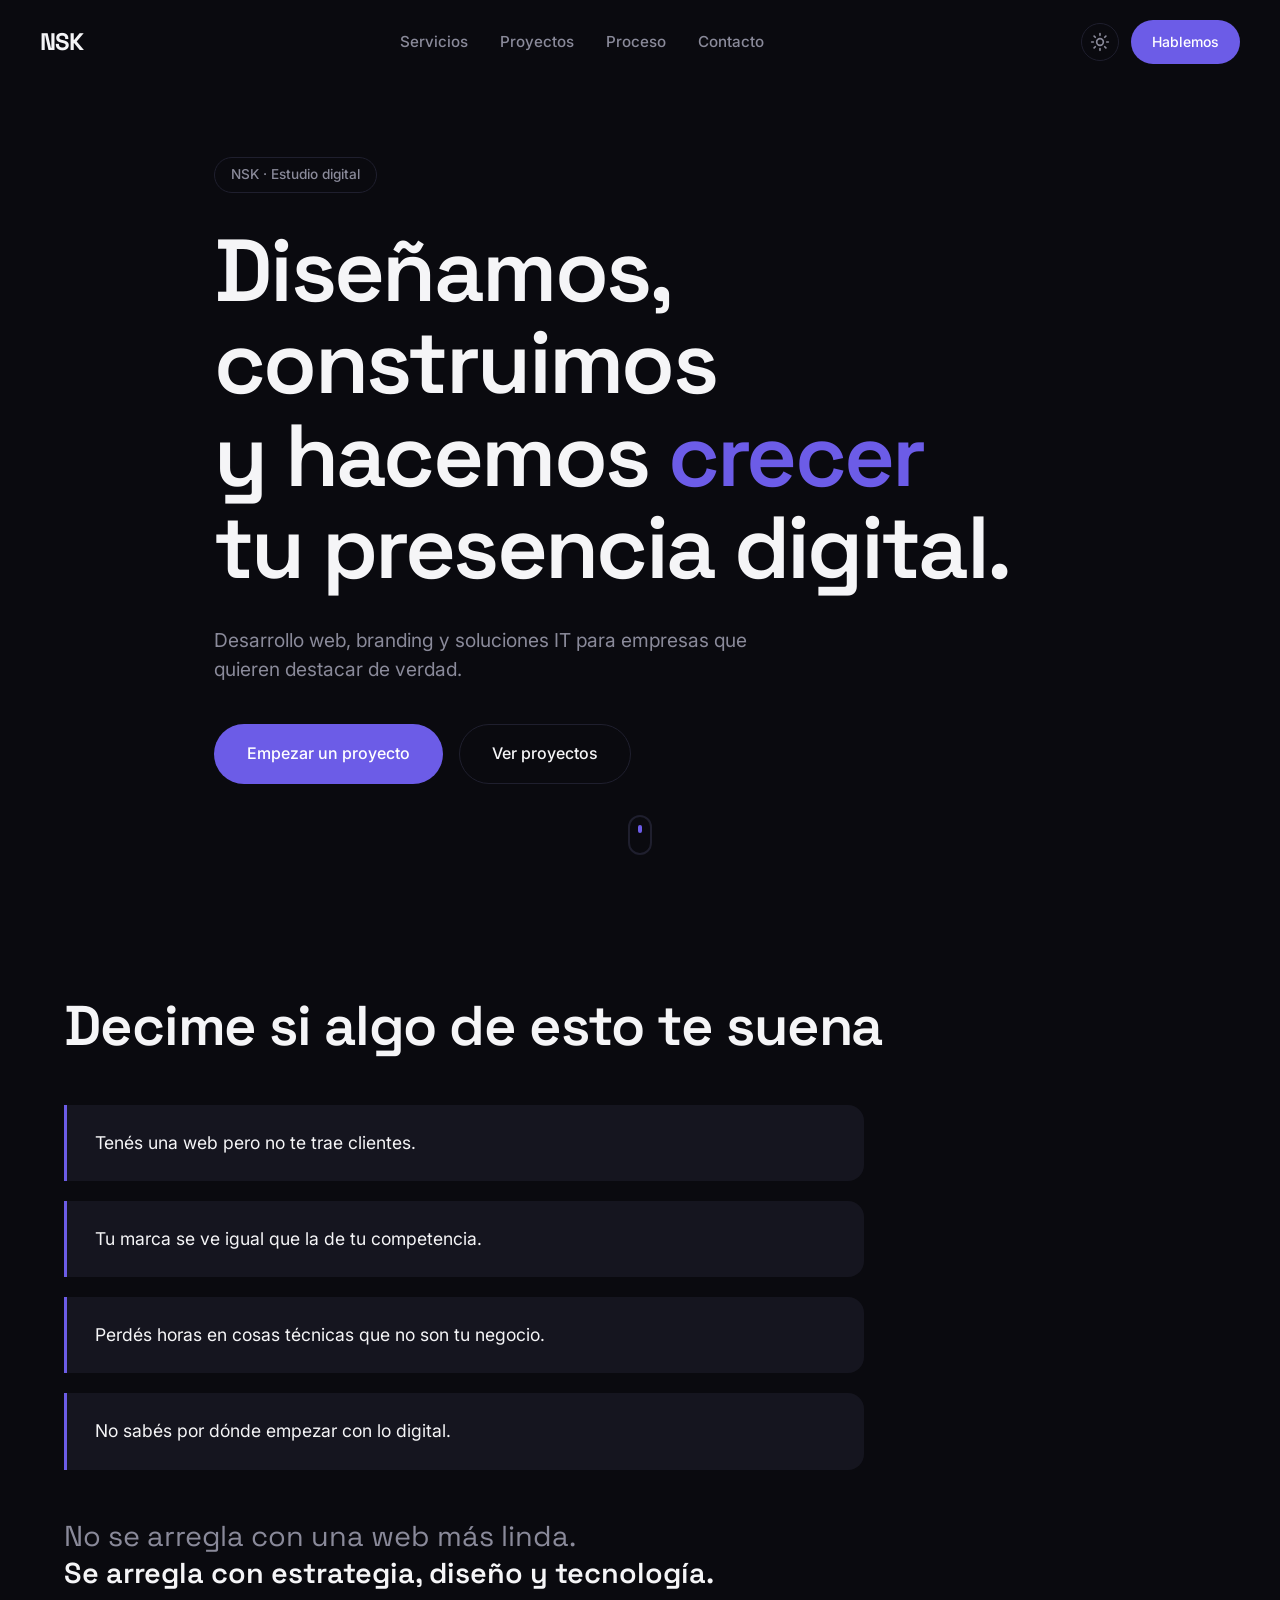
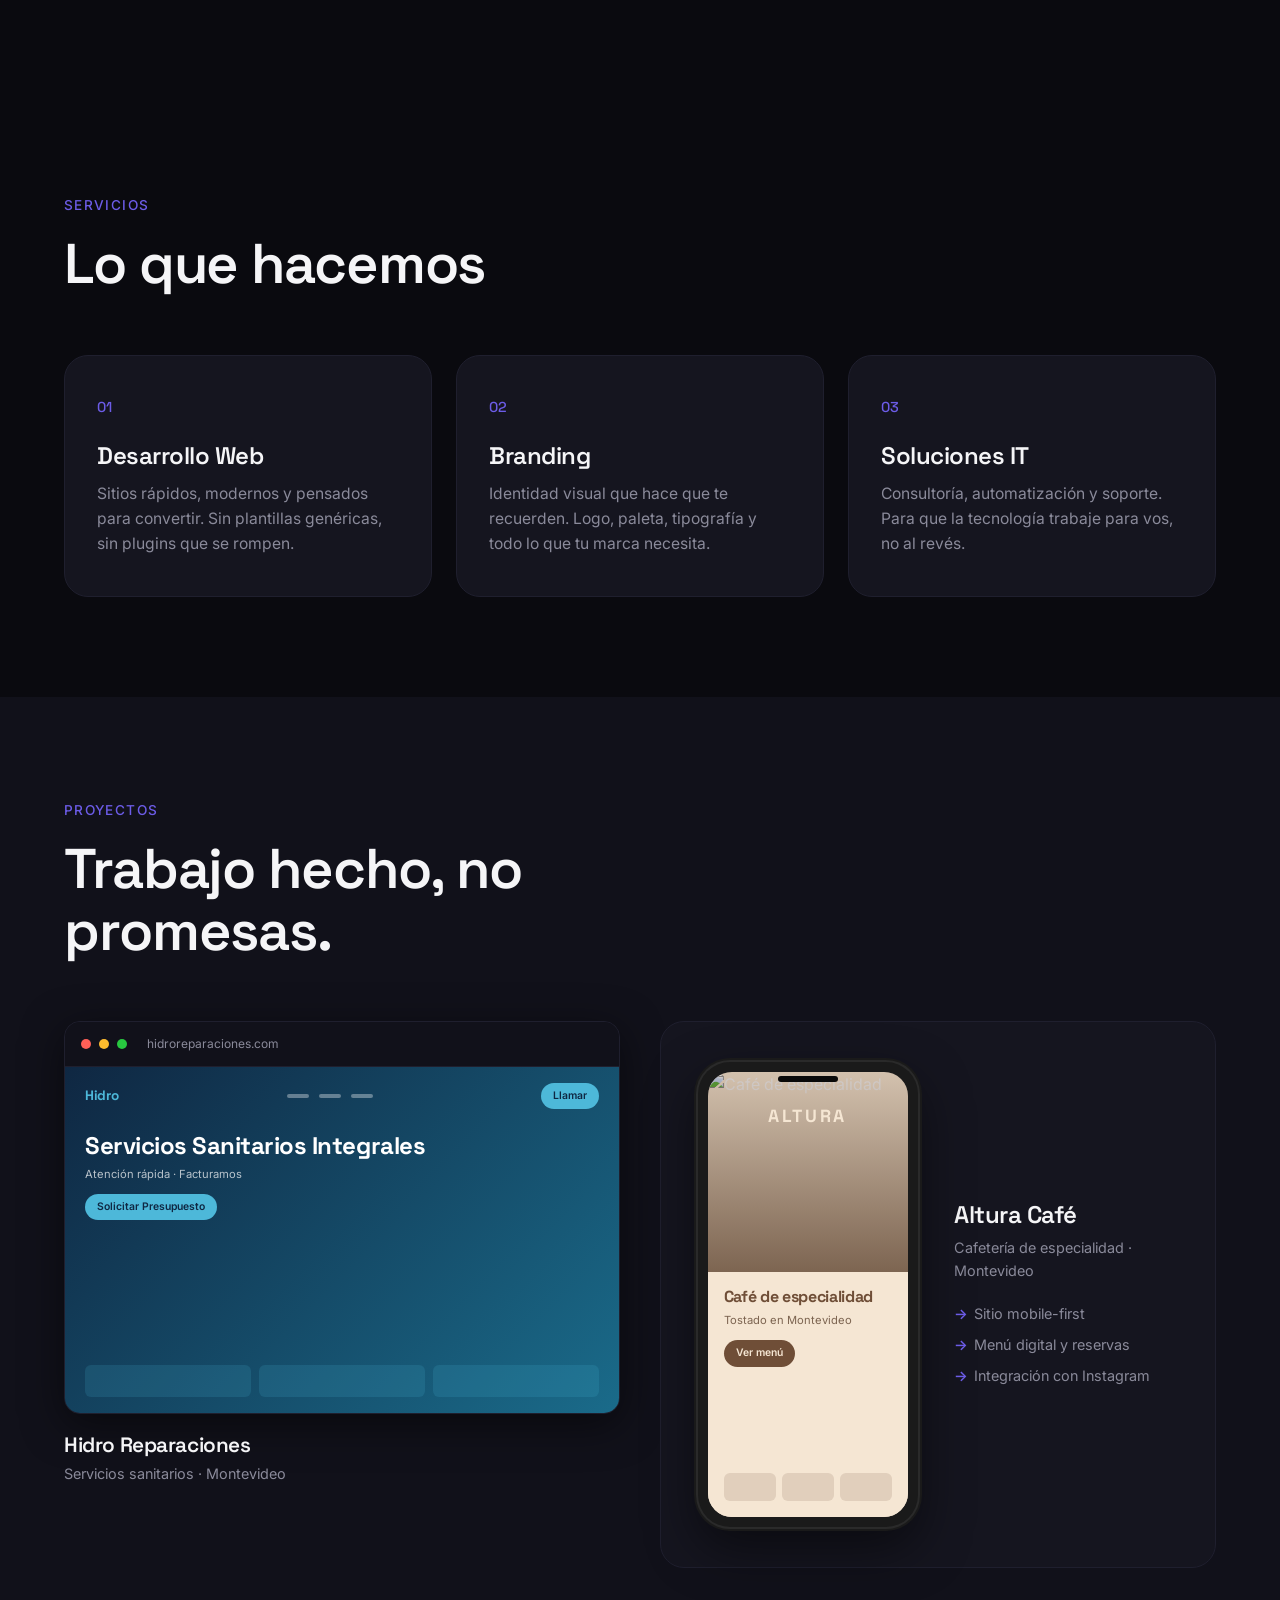
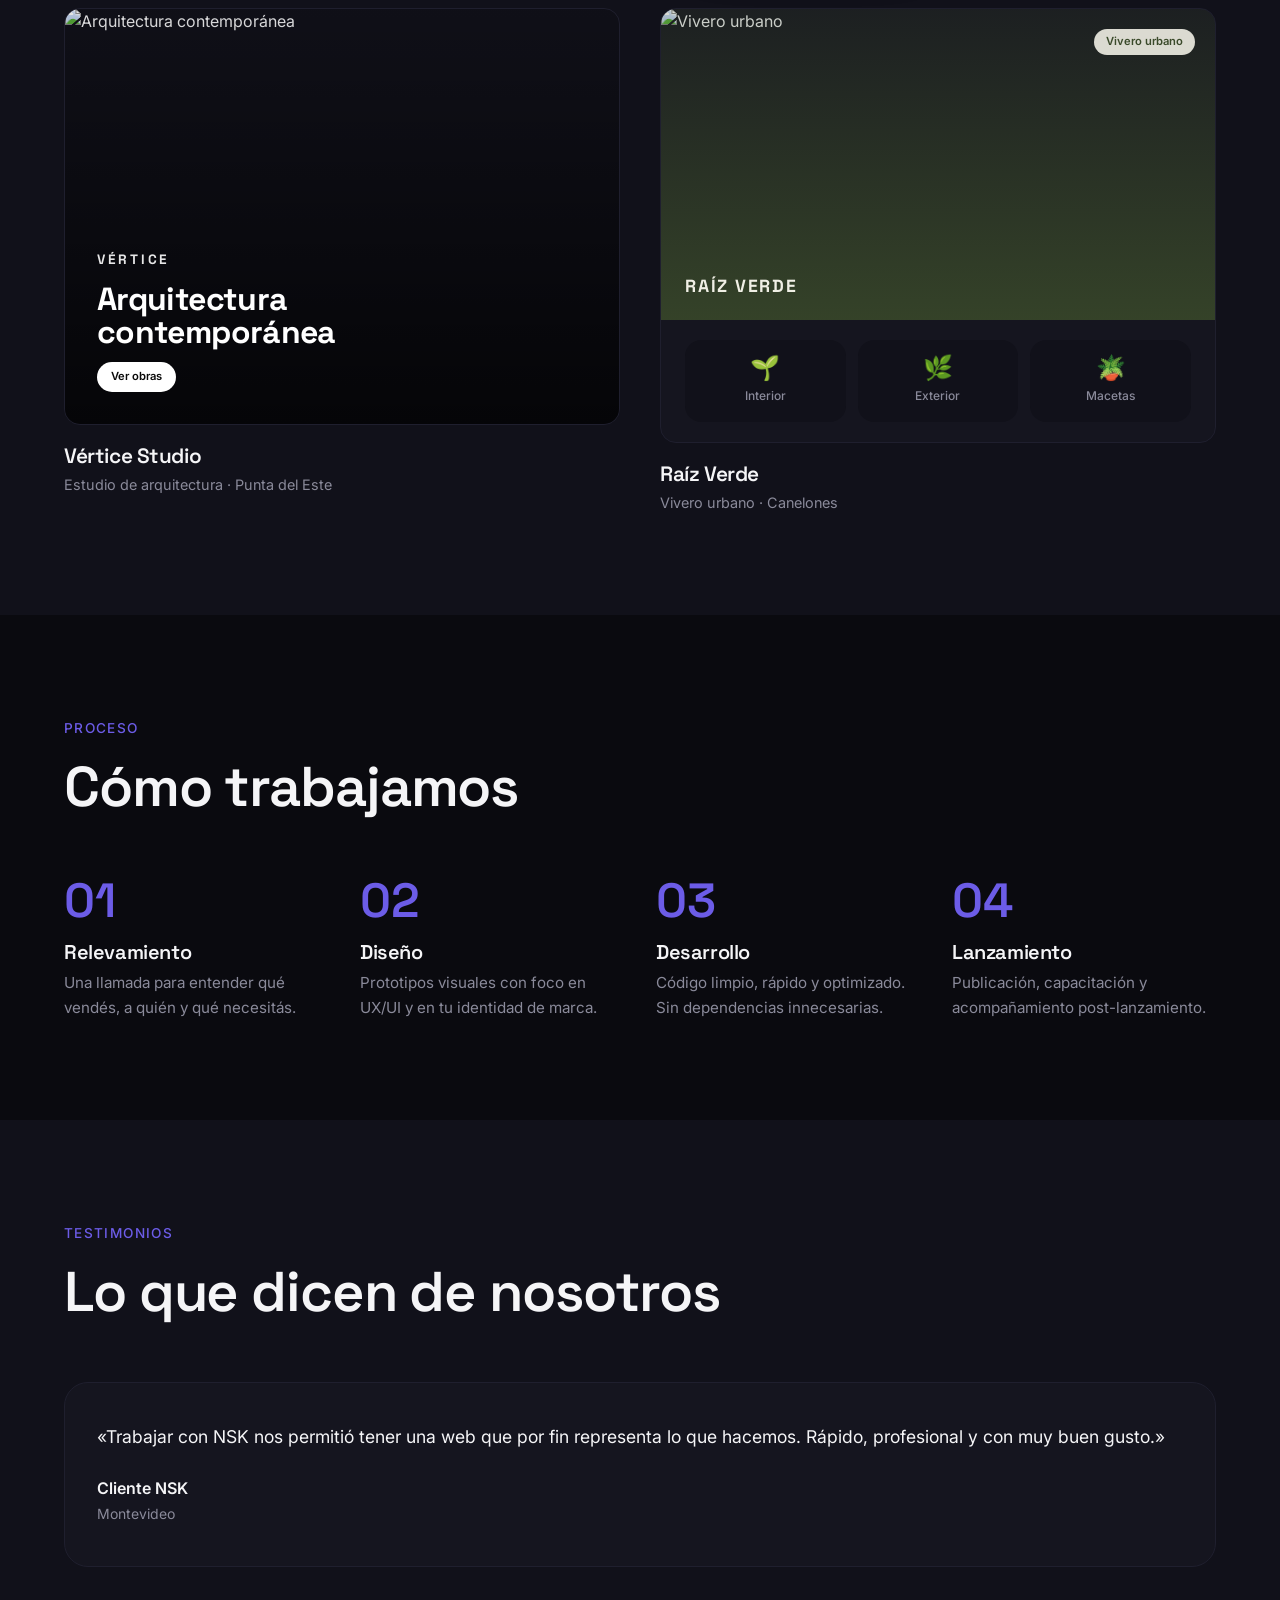
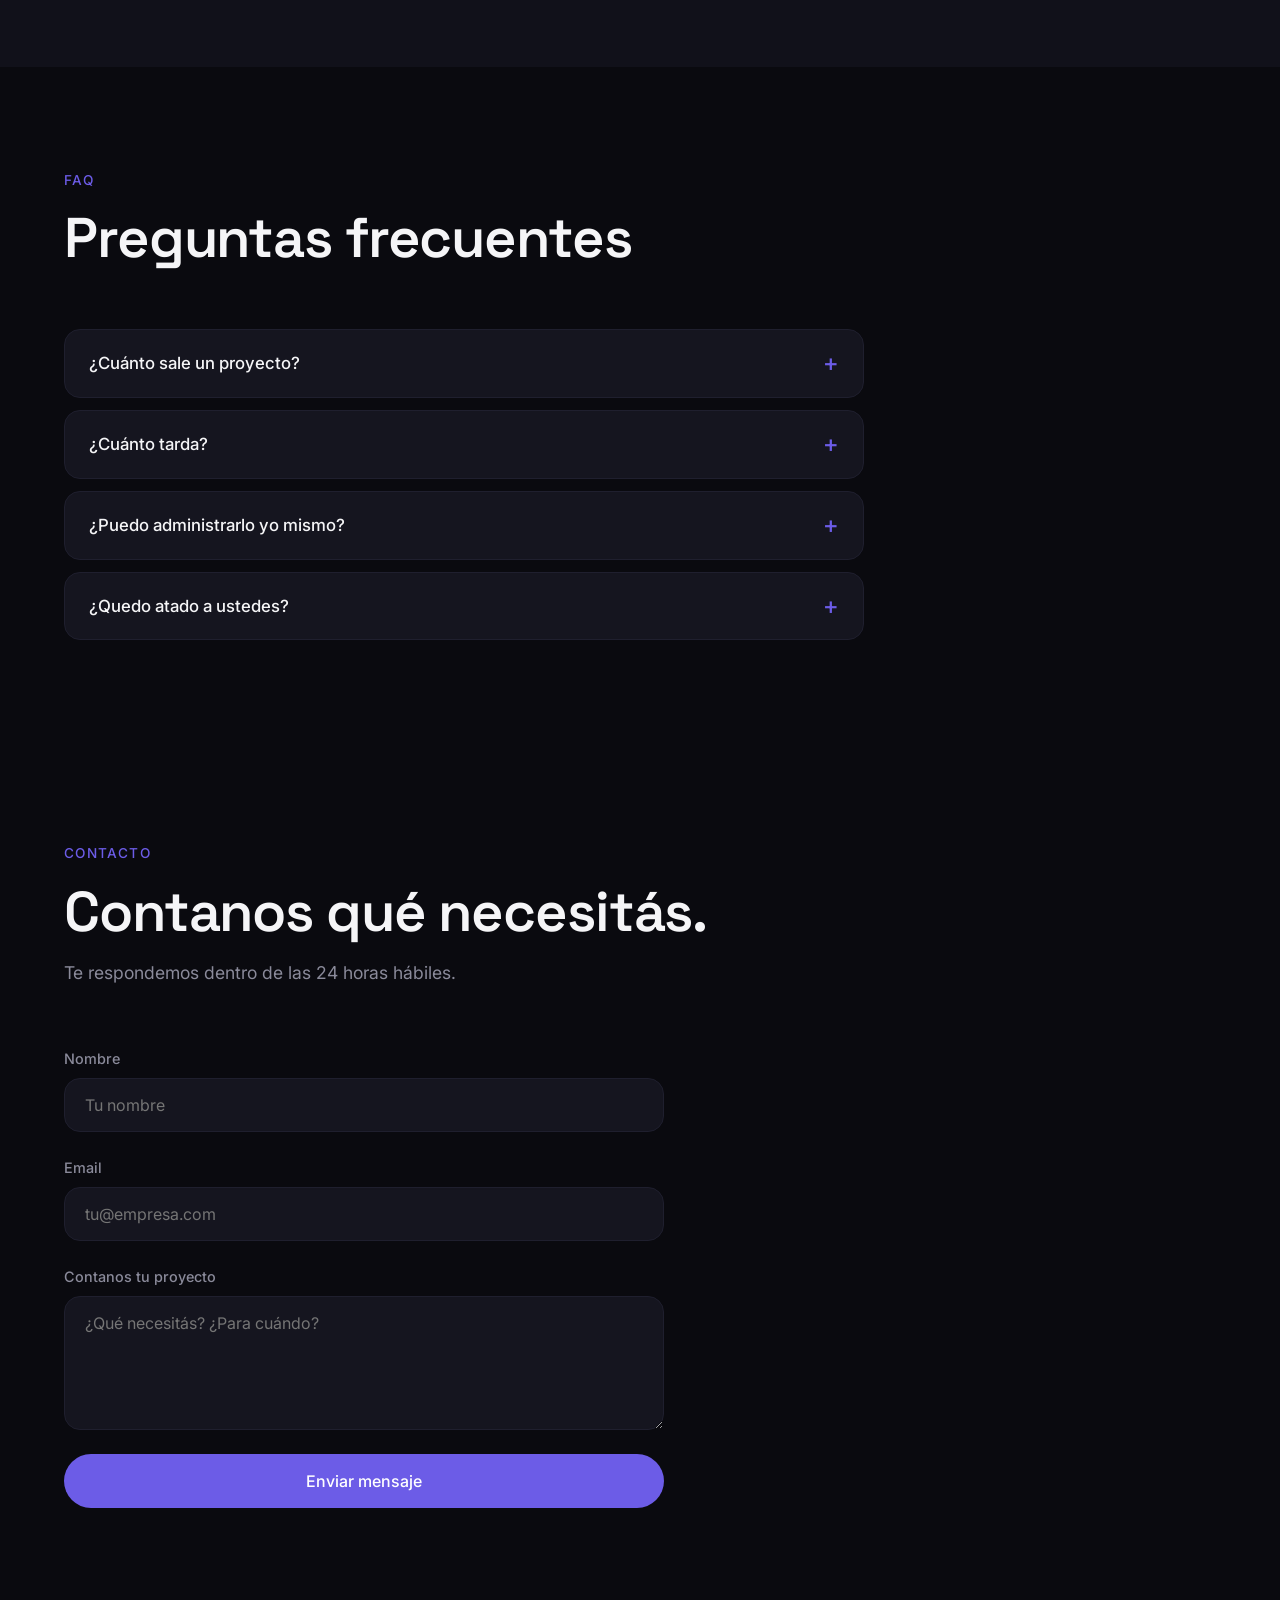
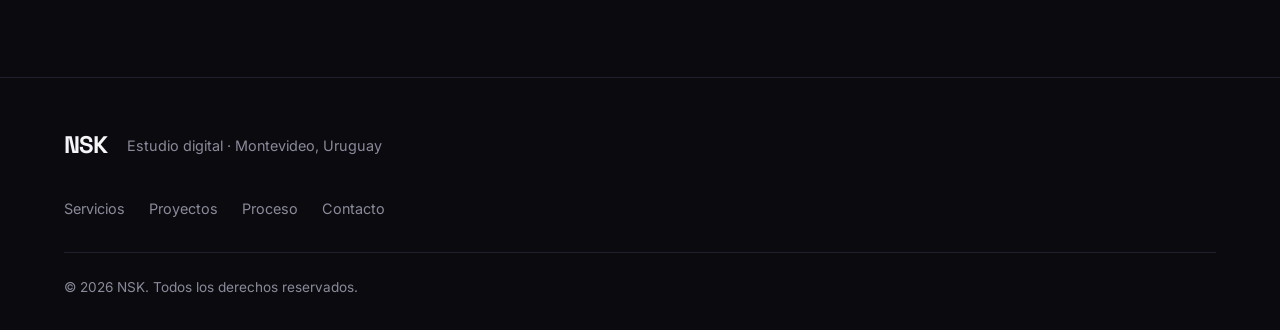
==== commit 656c51d7: "nsk" ====
--- a/index.html
+++ b/index.html
@@ -19,6 +19,7 @@
 
     <link rel="preconnect" href="https://fonts.googleapis.com">
     <link rel="preconnect" href="https://fonts.gstatic.com" crossorigin>
+    <link rel="preconnect" href="https://images.unsplash.com">
     <link href="https://fonts.googleapis.com/css2?family=Inter:wght@400;500;600;700&family=Space+Grotesk:wght@500;600;700&display=swap" rel="stylesheet">
 
     <link rel="stylesheet" href="css/styles.css" />
@@ -149,7 +150,11 @@
 
                 <div class="projects-grid">
 
-                    <article class="project" data-animate>
+                    <!-- ============================================ -->
+                    <!-- PROYECTO 1: HIDRO REPARACIONES              -->
+                    <!-- Estructura: Marco de navegador              -->
+                    <!-- ============================================ -->
+                    <article class="project project--browser" data-animate>
                         <div class="browser">
                             <div class="browser__bar">
                                 <span class="browser__dot"></span>
@@ -181,62 +186,62 @@
                         </div>
                     </article>
 
-                    <article class="project" data-animate>
-                        <div class="browser">
-                            <div class="browser__bar">
-                                <span class="browser__dot"></span>
-                                <span class="browser__dot"></span>
-                                <span class="browser__dot"></span>
-                                <span class="browser__url">alturacafe.uy</span>
-                            </div>
-                            <div class="browser__viewport">
-                                <div class="mini mini--altura">
-                                    <div class="mini__nav">
-                                        <span class="mini__logo">Altura</span>
-                                        <span class="mini__links"><i></i><i></i><i></i></span>
-                                        <span class="mini__btn">Reservar</span>
+                    <!-- ============================================ -->
+                    <!-- PROYECTO 2: ALTURA CAFÉ                     -->
+                    <!-- Estructura: Mockup de celular + texto       -->
+                    <!-- ============================================ -->
+                    <article class="project project--phone" data-animate>
+                        <div class="phone-layout">
+                            <div class="phone">
+                                <div class="phone__notch"></div>
+                                <div class="phone__screen">
+                                    <div class="phone__header">
+                                        <img
+                                            src="https://images.unsplash.com/photo-1495474472287-4d71bcdd2085?w=600&q=80"
+                                            alt="Café de especialidad"
+                                            loading="lazy"
+                                        />
+                                        <div class="phone__overlay"></div>
+                                        <span class="phone__logo">ALTURA</span>
                                     </div>
-                                    <div class="mini__hero">
-                                        <h4>Café de especialidad</h4>
+                                    <div class="phone__content">
+                                        <h5>Café de especialidad</h5>
                                         <p>Tostado en Montevideo</p>
-                                        <span class="mini__cta">Ver menú</span>
-                                    </div>
-                                    <div class="mini__cards">
-                                        <span></span><span></span><span></span>
+                                        <span class="phone__cta">Ver menú</span>
+                                        <div class="phone__cards">
+                                            <span></span><span></span><span></span>
+                                        </div>
                                     </div>
                                 </div>
                             </div>
-                        </div>
-                        <div class="project__info">
-                            <h3>Altura Café</h3>
-                            <span>Cafetería de especialidad · Montevideo</span>
-                        </div>
-                    </article>
-
-                    <article class="project" data-animate>
-                        <div class="browser">
-                            <div class="browser__bar">
-                                <span class="browser__dot"></span>
-                                <span class="browser__dot"></span>
-                                <span class="browser__dot"></span>
-                                <span class="browser__url">verticestudio.com</span>
-                            </div>
-                            <div class="browser__viewport">
-                                <div class="mini mini--vertice">
-                                    <div class="mini__nav">
-                                        <span class="mini__logo">VÉRTICE</span>
-                                        <span class="mini__links"><i></i><i></i><i></i></span>
-                                        <span class="mini__btn">Contacto</span>
-                                    </div>
-                                    <div class="mini__hero">
-                                        <h4>Arquitectura<br />contemporánea</h4>
-                                        <p>Proyectos residenciales</p>
-                                        <span class="mini__cta">Ver obras</span>
-                                    </div>
-                                    <div class="mini__cards">
-                                        <span></span><span></span><span></span>
-                                    </div>
-                                </div>
+                            <div class="project__details">
+                                <h3>Altura Café</h3>
+                                <span class="project__category">Cafetería de especialidad · Montevideo</span>
+                                <ul class="project__features">
+                                    <li>Sitio mobile-first</li>
+                                    <li>Menú digital y reservas</li>
+                                    <li>Integración con Instagram</li>
+                                </ul>
+                            </div>
+                        </div>
+                    </article>
+
+                    <!-- ============================================ -->
+                    <!-- PROYECTO 3: VÉRTICE STUDIO                  -->
+                    <!-- Estructura: Hero full + texto superpuesto   -->
+                    <!-- ============================================ -->
+                    <article class="project project--hero-full" data-animate>
+                        <div class="hero-full">
+                            <img
+                                src="https://images.unsplash.com/photo-1487958449943-2429e8be8625?w=1200&q=80"
+                                alt="Arquitectura contemporánea"
+                                loading="lazy"
+                            />
+                            <div class="hero-full__overlay"></div>
+                            <div class="hero-full__content">
+                                <span class="hero-full__logo">VÉRTICE</span>
+                                <h4>Arquitectura<br />contemporánea</h4>
+                                <span class="hero-full__cta">Ver obras</span>
                             </div>
                         </div>
                         <div class="project__info">
@@ -245,29 +250,34 @@
                         </div>
                     </article>
 
-                    <article class="project" data-animate>
-                        <div class="browser">
-                            <div class="browser__bar">
-                                <span class="browser__dot"></span>
-                                <span class="browser__dot"></span>
-                                <span class="browser__dot"></span>
-                                <span class="browser__url">raizverde.uy</span>
-                            </div>
-                            <div class="browser__viewport">
-                                <div class="mini mini--raiz">
-                                    <div class="mini__nav">
-                                        <span class="mini__logo">Raíz Verde</span>
-                                        <span class="mini__links"><i></i><i></i><i></i></span>
-                                        <span class="mini__btn">Tienda</span>
-                                    </div>
-                                    <div class="mini__hero">
-                                        <h4>Plantas que<br />transforman espacios</h4>
-                                        <p>Vivero urbano</p>
-                                        <span class="mini__cta">Explorar</span>
-                                    </div>
-                                    <div class="mini__cards">
-                                        <span></span><span></span><span></span>
-                                    </div>
+                    <!-- ============================================ -->
+                    <!-- PROYECTO 4: RAÍZ VERDE                      -->
+                    <!-- Estructura: Card flotante tipo tienda       -->
+                    <!-- ============================================ -->
+                    <article class="project project--shop" data-animate>
+                        <div class="shop">
+                            <div class="shop__header">
+                                <img
+                                    src="https://images.unsplash.com/photo-1485955900006-10f4d324d411?w=800&q=80"
+                                    alt="Vivero urbano"
+                                    loading="lazy"
+                                />
+                                <div class="shop__overlay"></div>
+                                <span class="shop__logo">RAÍZ VERDE</span>
+                                <span class="shop__badge">Vivero urbano</span>
+                            </div>
+                            <div class="shop__products">
+                                <div class="shop__product">
+                                    <span class="shop__icon">🌱</span>
+                                    <span class="shop__name">Interior</span>
+                                </div>
+                                <div class="shop__product">
+                                    <span class="shop__icon">🌿</span>
+                                    <span class="shop__name">Exterior</span>
+                                </div>
+                                <div class="shop__product">
+                                    <span class="shop__icon">🪴</span>
+                                    <span class="shop__name">Macetas</span>
                                 </div>
                             </div>
                         </div>
--- a/css/styles.css
+++ b/css/styles.css
@@ -79,7 +79,7 @@
     height: auto;
 }
 
-h1, h2, h3, h4 {
+h1, h2, h3, h4, h5 {
     font-family: var(--font-display);
     font-weight: 600;
     line-height: 1.1;
@@ -477,8 +477,8 @@
 /* ========================================= */
 .projects-grid {
     display: grid;
-    grid-template-columns: repeat(auto-fit, minmax(320px, 1fr));
-    gap: 32px;
+    grid-template-columns: repeat(2, 1fr);
+    gap: 40px;
 }
 
 .project {
@@ -495,7 +495,7 @@
 }
 
 .project__info h3 {
-    font-size: 1.2rem;
+    font-size: 1.3rem;
     margin-bottom: 4px;
     color: var(--text);
 }
@@ -505,7 +505,9 @@
     color: var(--text-muted);
 }
 
-/* ===== MARCO DE NAVEGADOR ===== */
+/* ============================================ */
+/* ===== PROYECTO 1: HIDRO (marco navegador) ==== */
+/* ============================================ */
 .browser {
     border-radius: var(--radius);
     overflow: hidden;
@@ -515,7 +517,7 @@
     transition: var(--transition);
 }
 
-.project:hover .browser {
+.project--browser:hover .browser {
     border-color: var(--accent);
 }
 
@@ -555,7 +557,6 @@
     position: relative;
 }
 
-/* ===== MINI-SITIOS ===== */
 .mini {
     width: 100%;
     height: 100%;
@@ -644,7 +645,7 @@
     opacity: 0.15;
 }
 
-/* ===== MINI HIDRO ===== */
+/* Mini Hidro */
 .mini--hidro {
     background: linear-gradient(135deg, #0F2742 0%, #1A6B8A 100%);
     color: #FFFFFF;
@@ -655,38 +656,362 @@
 .mini--hidro .mini__cta { background: #4DB8D9; color: #0F2742; }
 .mini--hidro .mini__cards span { background: #4DB8D9; }
 
-/* ===== MINI ALTURA ===== */
-.mini--altura {
-    background: linear-gradient(135deg, #F5E6D3 0%, #E8D4B8 100%);
+/* ============================================ */
+/* ===== PROYECTO 2: ALTURA (mockup celular) ==== */
+/* ============================================ */
+.project--phone {
+    padding: 40px 32px;
+    background-color: var(--surface);
+    border: 1px solid var(--border);
+    border-radius: var(--radius-lg);
+    transition: var(--transition);
+}
+
+.project--phone:hover {
+    border-color: var(--accent);
+    box-shadow: var(--shadow);
+}
+
+.phone-layout {
+    display: grid;
+    grid-template-columns: 1fr 1fr;
+    gap: 32px;
+    align-items: center;
+}
+
+.phone {
+    width: 100%;
+    max-width: 220px;
+    margin: 0 auto;
+    aspect-ratio: 9 / 19;
+    background: #1A1A1A;
+    border-radius: 32px;
+    padding: 10px;
+    position: relative;
+    box-shadow:
+        0 0 0 2px #2A2A2A,
+        0 0 0 4px #1A1A1A,
+        0 20px 50px rgba(0, 0, 0, 0.5);
+}
+
+.phone__notch {
+    position: absolute;
+    top: 14px;
+    left: 50%;
+    transform: translateX(-50%);
+    width: 60px;
+    height: 6px;
+    background: #0A0A0A;
+    border-radius: 100px;
+    z-index: 2;
+}
+
+.phone__screen {
+    width: 100%;
+    height: 100%;
+    background: #F5E6D3;
+    border-radius: 24px;
+    overflow: hidden;
+    display: flex;
+    flex-direction: column;
+}
+
+.phone__header {
+    position: relative;
+    height: 45%;
+    overflow: hidden;
+}
+
+.phone__header img {
+    width: 100%;
+    height: 100%;
+    object-fit: cover;
+}
+
+.phone__overlay {
+    position: absolute;
+    inset: 0;
+    background: linear-gradient(180deg, rgba(74, 46, 26, 0.2) 0%, rgba(74, 46, 26, 0.7) 100%);
+}
+
+.phone__logo {
+    position: absolute;
+    top: 30px;
+    left: 50%;
+    transform: translateX(-50%);
+    color: #F5E6D3;
+    font-family: var(--font-display);
+    font-weight: 700;
+    font-size: 1.1rem;
+    letter-spacing: 0.15em;
+    z-index: 2;
+}
+
+.phone__content {
+    flex: 1;
+    padding: 16px;
+    display: flex;
+    flex-direction: column;
+    gap: 6px;
+    background: #F5E6D3;
     color: #4A2E1A;
 }
-.mini--altura .mini__logo { color: #6F4E37; }
-.mini--altura .mini__links i { background: #6F4E37; }
-.mini--altura .mini__btn { background: #6F4E37; color: #F5E6D3; }
-.mini--altura .mini__cta { background: #6F4E37; color: #F5E6D3; }
-.mini--altura .mini__cards span { background: #6F4E37; }
-
-/* ===== MINI VÉRTICE ===== */
-.mini--vertice {
-    background: linear-gradient(135deg, #FAFAFA 0%, #EBEBEB 100%);
+
+.phone__content h5 {
+    font-family: var(--font-display);
+    font-size: 1rem;
+    font-weight: 700;
+    line-height: 1.1;
+    color: #6F4E37;
+}
+
+.phone__content p {
+    font-size: 0.7rem;
+    color: #4A2E1A;
+    opacity: 0.7;
+}
+
+.phone__cta {
+    display: inline-block;
+    align-self: flex-start;
+    background: #6F4E37;
+    color: #F5E6D3;
+    font-size: 0.65rem;
+    padding: 5px 12px;
+    border-radius: 100px;
+    font-weight: 600;
+    margin-top: 4px;
+}
+
+.phone__cards {
+    display: grid;
+    grid-template-columns: repeat(3, 1fr);
+    gap: 6px;
+    margin-top: auto;
+}
+
+.phone__cards span {
+    height: 28px;
+    border-radius: 6px;
+    background: #6F4E37;
+    opacity: 0.15;
+}
+
+.project__details {
+    display: flex;
+    flex-direction: column;
+    gap: 8px;
+}
+
+.project__details h3 {
+    font-size: 1.5rem;
+    color: var(--text);
+}
+
+.project__category {
+    font-size: 0.9rem;
+    color: var(--text-muted);
+}
+
+.project__features {
+    margin-top: 12px;
+    display: flex;
+    flex-direction: column;
+    gap: 8px;
+}
+
+.project__features li {
+    font-size: 0.9rem;
+    color: var(--text-muted);
+    padding-left: 20px;
+    position: relative;
+}
+
+.project__features li::before {
+    content: '→';
+    position: absolute;
+    left: 0;
+    color: var(--accent);
+    font-weight: 600;
+}
+
+/* ============================================ */
+/* ===== PROYECTO 3: VÉRTICE (hero full) ======= */
+/* ============================================ */
+.project--hero-full .hero-full {
+    position: relative;
+    aspect-ratio: 4 / 3;
+    border-radius: var(--radius);
+    overflow: hidden;
+    border: 1px solid var(--border);
+    transition: var(--transition);
+}
+
+.project--hero-full:hover .hero-full {
+    border-color: var(--accent);
+    box-shadow: var(--shadow);
+}
+
+.hero-full img {
+    width: 100%;
+    height: 100%;
+    object-fit: cover;
+    transition: transform 0.6s ease;
+}
+
+.project--hero-full:hover .hero-full img {
+    transform: scale(1.05);
+}
+
+.hero-full__overlay {
+    position: absolute;
+    inset: 0;
+    background: linear-gradient(
+        180deg,
+        rgba(0, 0, 0, 0.1) 0%,
+        rgba(0, 0, 0, 0.7) 100%
+    );
+}
+
+.hero-full__content {
+    position: absolute;
+    left: 32px;
+    right: 32px;
+    bottom: 32px;
+    display: flex;
+    flex-direction: column;
+    gap: 12px;
+    color: #FFFFFF;
+    z-index: 2;
+}
+
+.hero-full__logo {
+    font-family: var(--font-display);
+    font-weight: 700;
+    font-size: 0.85rem;
+    letter-spacing: 0.2em;
+    color: #FFFFFF;
+    opacity: 0.9;
+}
+
+.hero-full__content h4 {
+    font-family: var(--font-display);
+    font-size: clamp(1.4rem, 3vw, 2rem);
+    font-weight: 700;
+    line-height: 1.05;
+    color: #FFFFFF;
+}
+
+.hero-full__cta {
+    align-self: flex-start;
+    background: #FFFFFF;
     color: #0A0A0A;
-}
-.mini--vertice .mini__logo { color: #0A0A0A; letter-spacing: 0.1em; }
-.mini--vertice .mini__links i { background: #0A0A0A; }
-.mini--vertice .mini__btn { background: #0A0A0A; color: #FAFAFA; }
-.mini--vertice .mini__cta { background: #0A0A0A; color: #FAFAFA; }
-.mini--vertice .mini__cards span { background: #0A0A0A; }
-
-/* ===== MINI RAÍZ ===== */
-.mini--raiz {
-    background: linear-gradient(135deg, #F0EFE5 0%, #E2E6D0 100%);
+    font-size: 0.7rem;
+    padding: 6px 14px;
+    border-radius: 100px;
+    font-weight: 600;
+}
+
+/* ============================================ */
+/* ===== PROYECTO 4: RAÍZ (tienda) ============= */
+/* ============================================ */
+.project--shop .shop {
+    border-radius: var(--radius);
+    overflow: hidden;
+    border: 1px solid var(--border);
+    background-color: var(--surface);
+    transition: var(--transition);
+}
+
+.project--shop:hover .shop {
+    border-color: var(--accent);
+    box-shadow: var(--shadow);
+}
+
+.shop__header {
+    position: relative;
+    aspect-ratio: 16 / 9;
+    overflow: hidden;
+}
+
+.shop__header img {
+    width: 100%;
+    height: 100%;
+    object-fit: cover;
+    transition: transform 0.6s ease;
+}
+
+.project--shop:hover .shop__header img {
+    transform: scale(1.05);
+}
+
+.shop__overlay {
+    position: absolute;
+    inset: 0;
+    background: linear-gradient(
+        180deg,
+        rgba(58, 74, 42, 0.2) 0%,
+        rgba(58, 74, 42, 0.85) 100%
+    );
+}
+
+.shop__logo {
+    position: absolute;
+    left: 24px;
+    bottom: 20px;
+    font-family: var(--font-display);
+    font-weight: 700;
+    font-size: 1.1rem;
+    letter-spacing: 0.1em;
+    color: #F0EFE5;
+    z-index: 2;
+}
+
+.shop__badge {
+    position: absolute;
+    top: 20px;
+    right: 20px;
+    background: rgba(240, 239, 229, 0.9);
     color: #3A4A2A;
-}
-.mini--raiz .mini__logo { color: #5A6E3A; }
-.mini--raiz .mini__links i { background: #5A6E3A; }
-.mini--raiz .mini__btn { background: #5A6E3A; color: #F0EFE5; }
-.mini--raiz .mini__cta { background: #5A6E3A; color: #F0EFE5; }
-.mini--raiz .mini__cards span { background: #5A6E3A; }
+    font-size: 0.7rem;
+    padding: 4px 12px;
+    border-radius: 100px;
+    font-weight: 600;
+    z-index: 2;
+}
+
+.shop__products {
+    padding: 20px 24px;
+    display: grid;
+    grid-template-columns: repeat(3, 1fr);
+    gap: 12px;
+}
+
+.shop__product {
+    display: flex;
+    flex-direction: column;
+    align-items: center;
+    gap: 6px;
+    padding: 16px 8px;
+    background: var(--bg-alt);
+    border-radius: var(--radius);
+    transition: var(--transition);
+}
+
+.project--shop:hover .shop__product {
+    background: var(--accent-soft);
+}
+
+.shop__icon {
+    font-size: 1.5rem;
+    line-height: 1;
+}
+
+.shop__name {
+    font-size: 0.75rem;
+    color: var(--text-muted);
+    font-weight: 500;
+}
 
 /* ========================================= */
 /* ===== PROCESO ===== */
@@ -1037,6 +1362,16 @@
         flex-direction: column;
         align-items: flex-start;
     }
+    .projects-grid {
+        grid-template-columns: 1fr;
+        gap: 48px;
+    }
+    .phone-layout {
+        grid-template-columns: 1fr;
+    }
+    .phone {
+        max-width: 200px;
+    }
 }
 
 @media (max-width: 600px) {
@@ -1065,6 +1400,22 @@
     }
     .mini__hero h4 {
         font-size: 1rem;
+    }
+    .project--phone {
+        padding: 24px 20px;
+    }
+    .hero-full__content {
+        left: 20px;
+        right: 20px;
+        bottom: 20px;
+    }
+    .shop__logo {
+        left: 16px;
+        bottom: 14px;
+    }
+    .shop__badge {
+        top: 14px;
+        right: 14px;
     }
     .thanks-page__actions .btn {
         width: 100%;
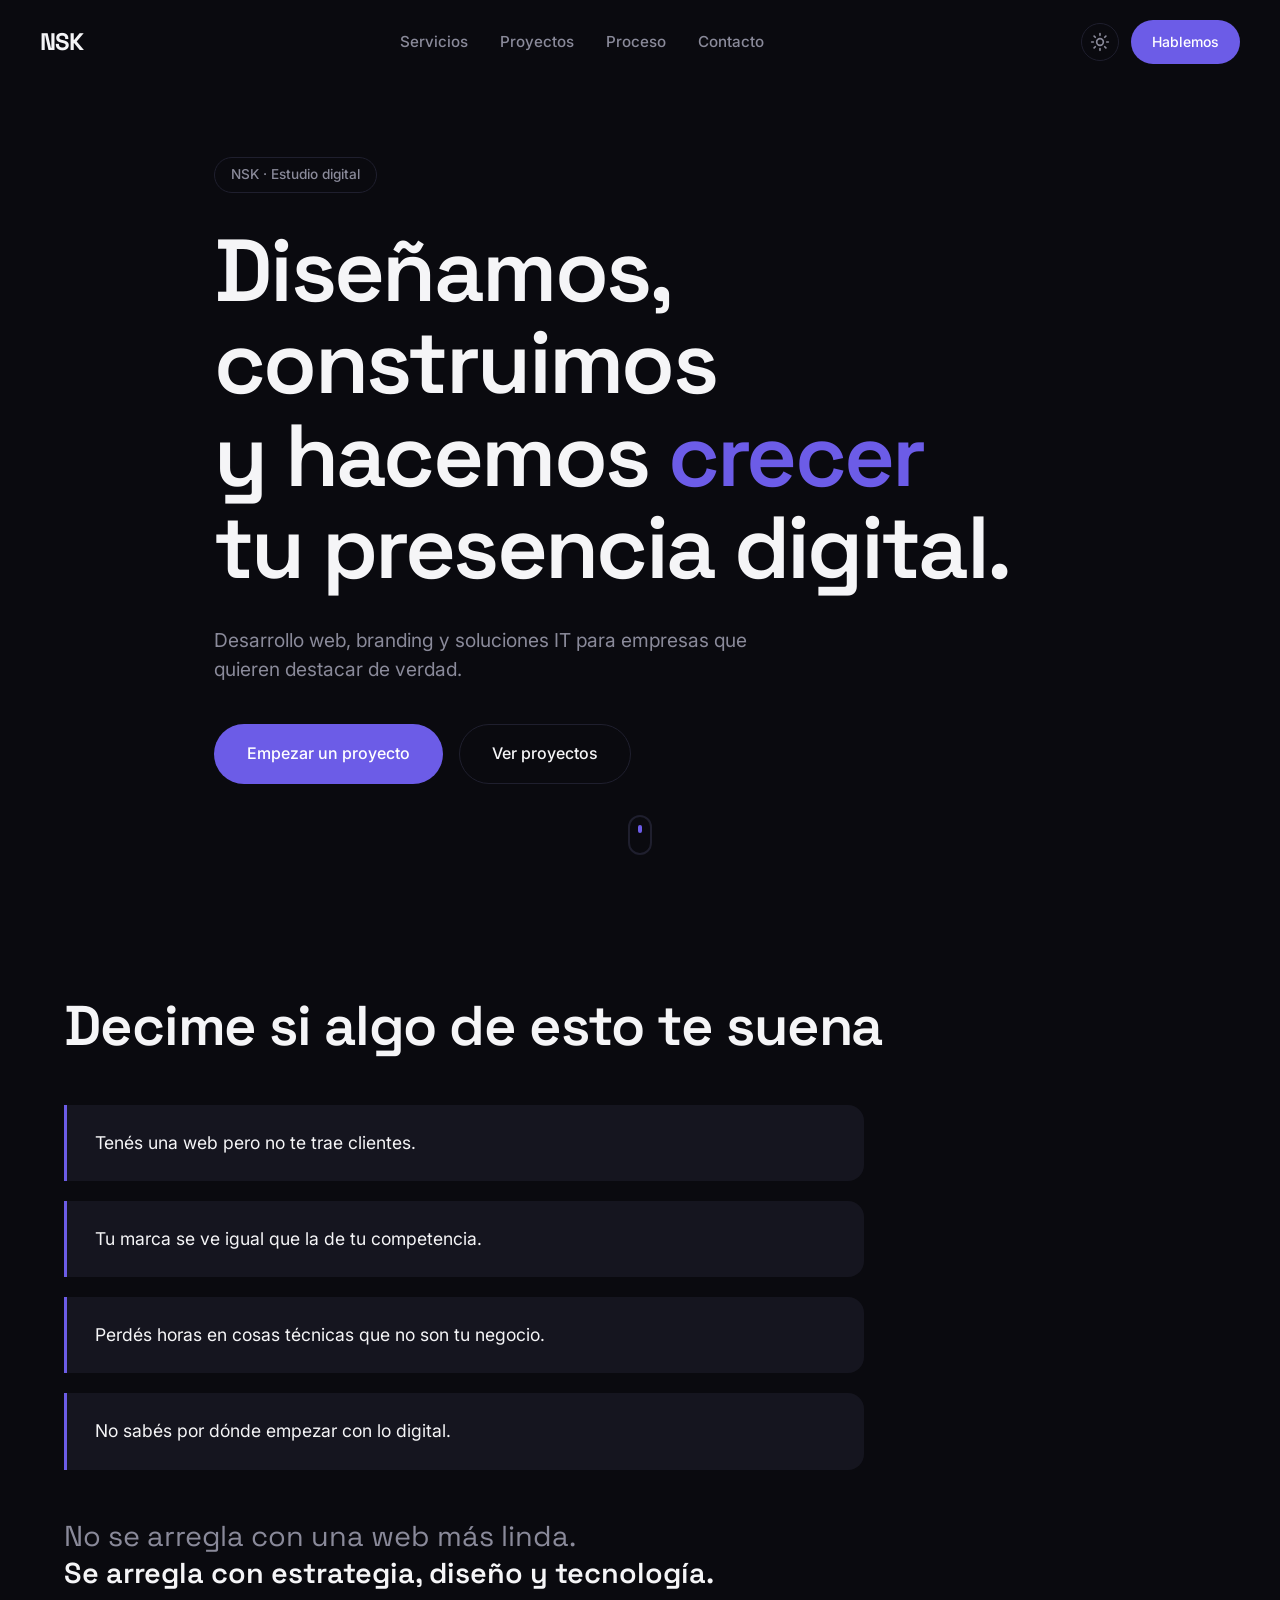
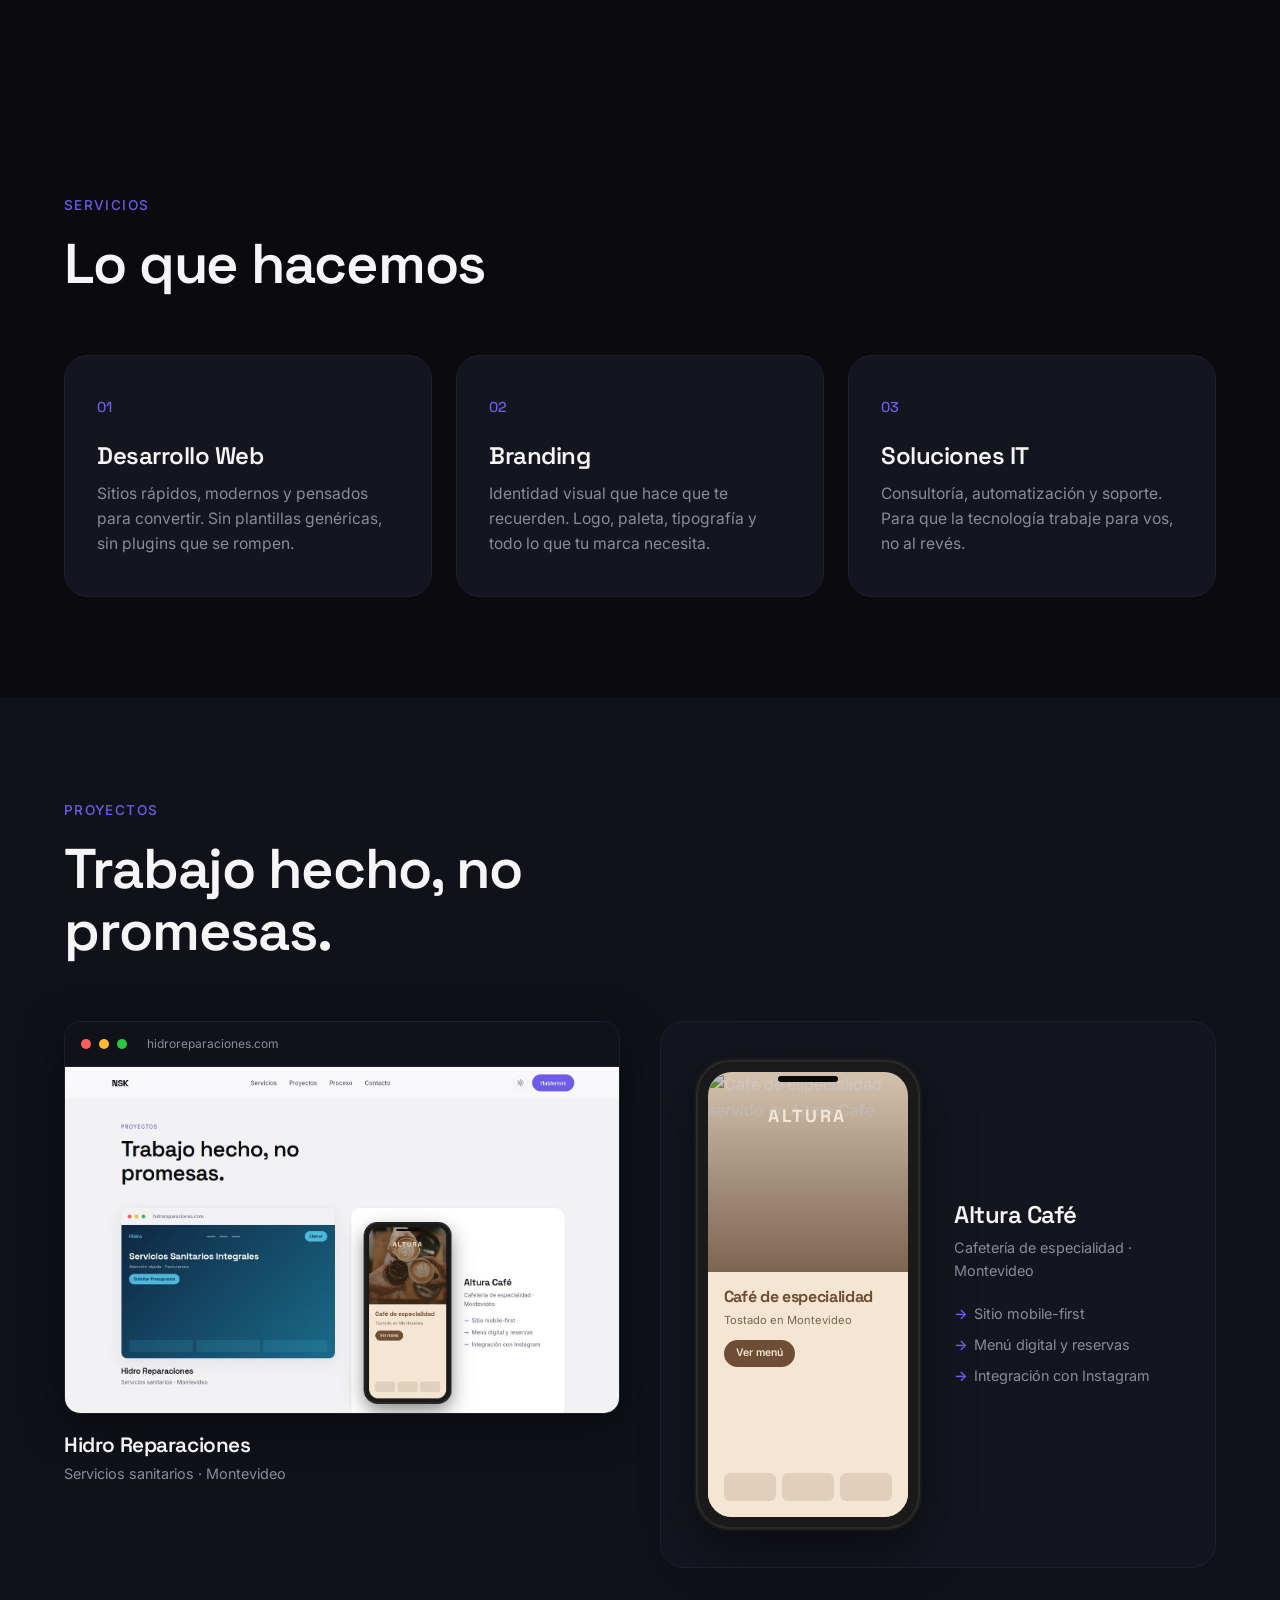
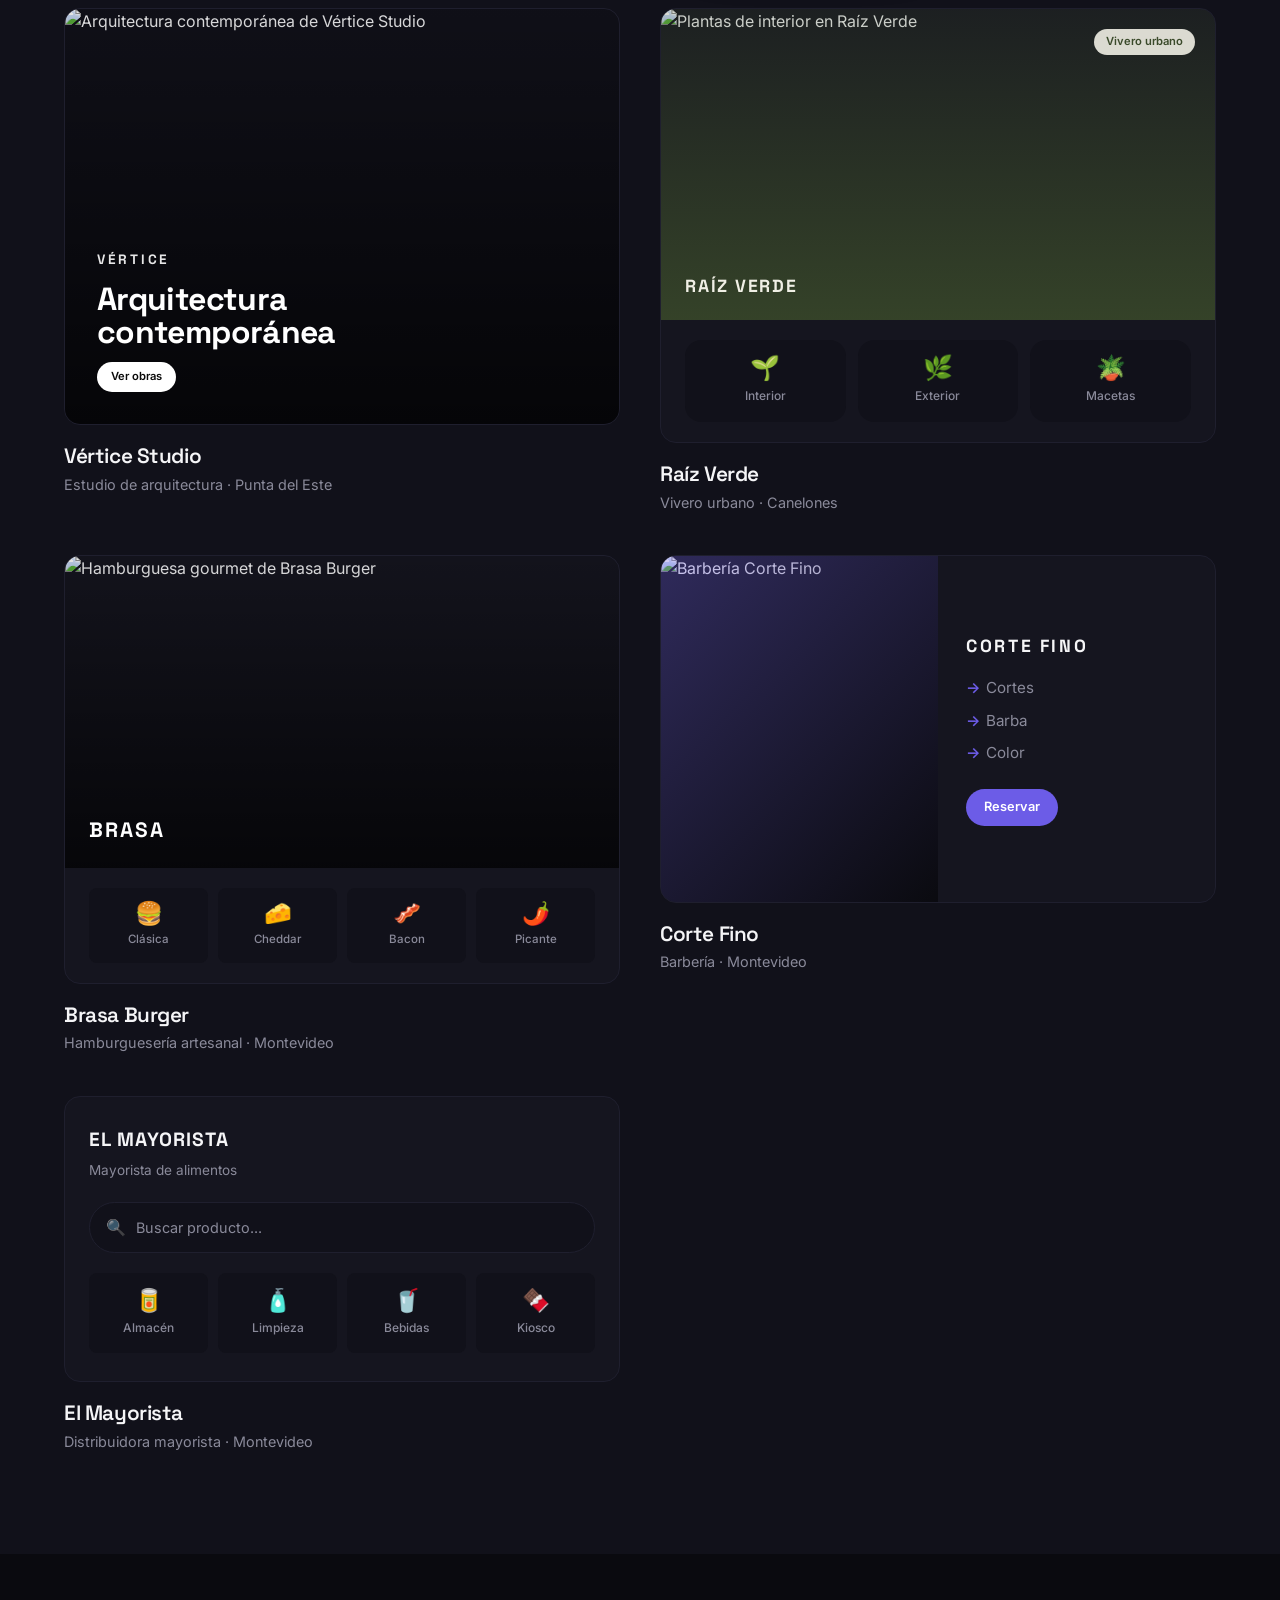
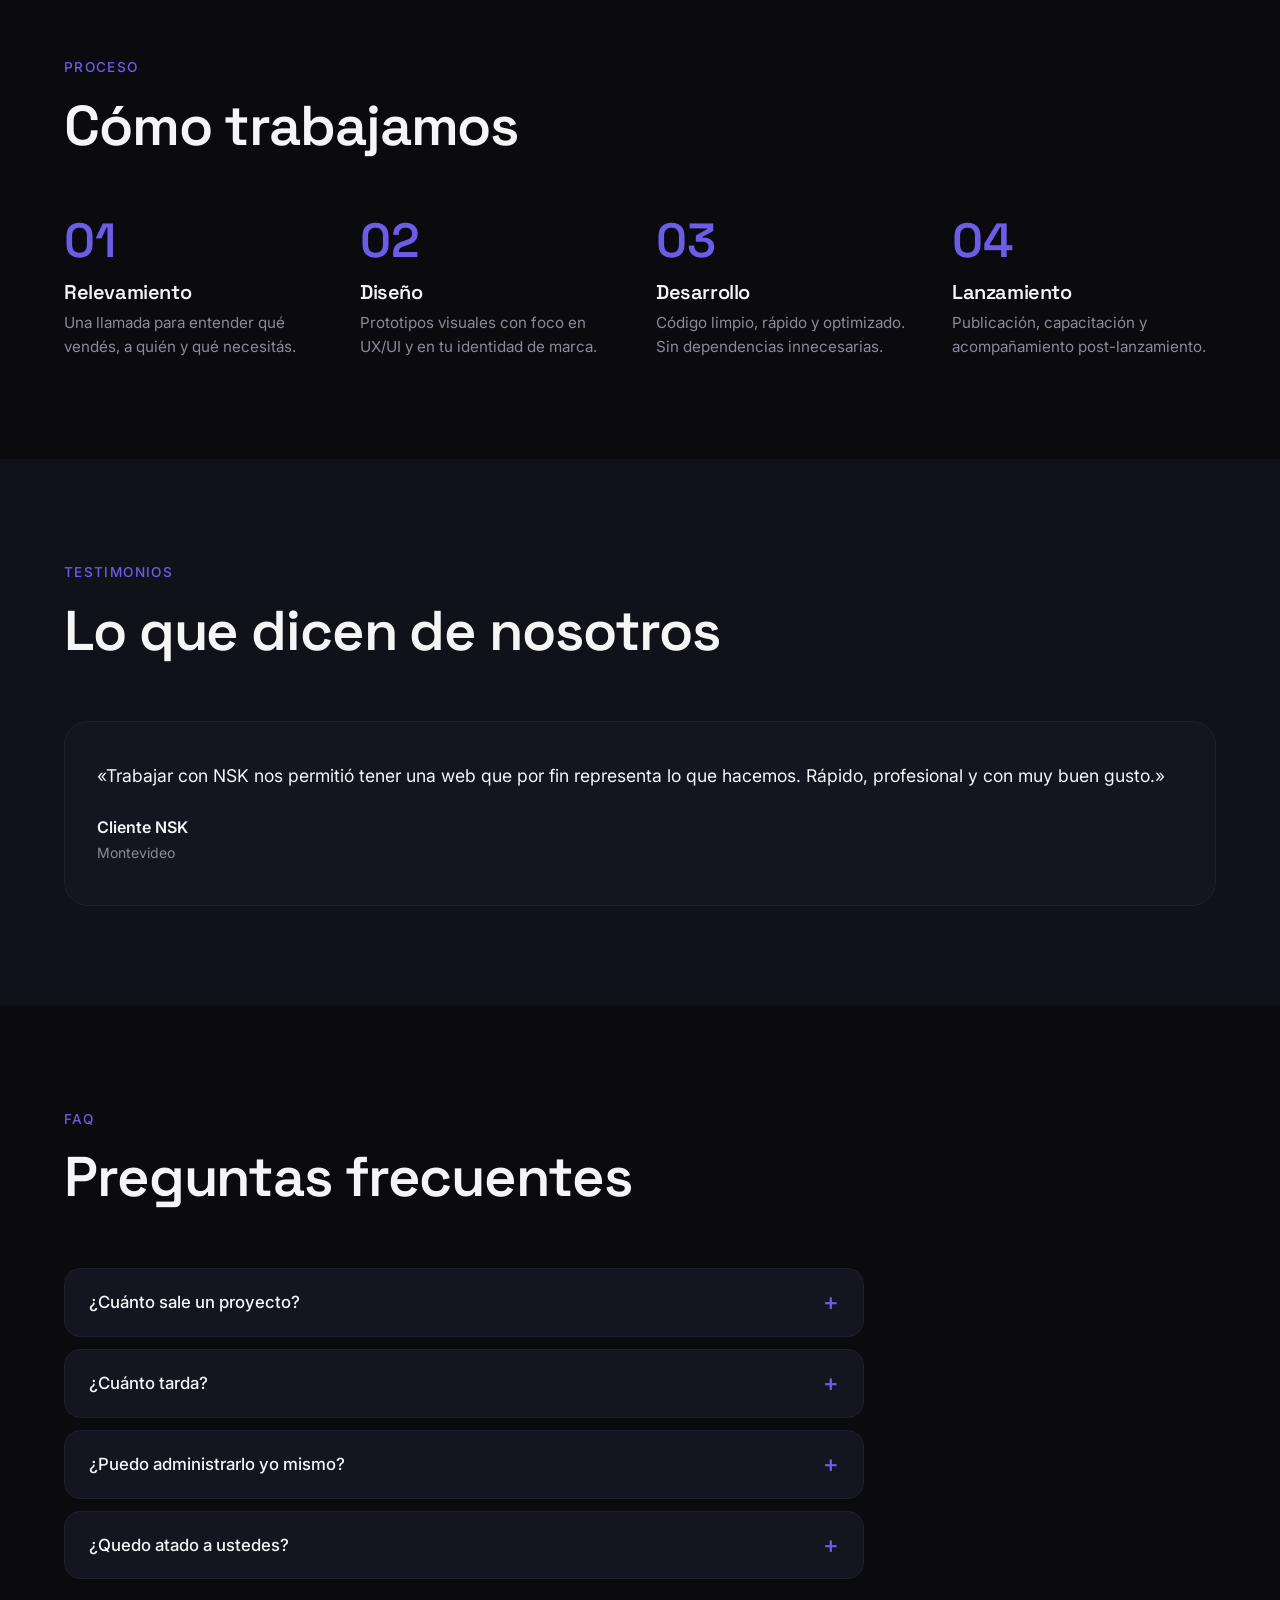
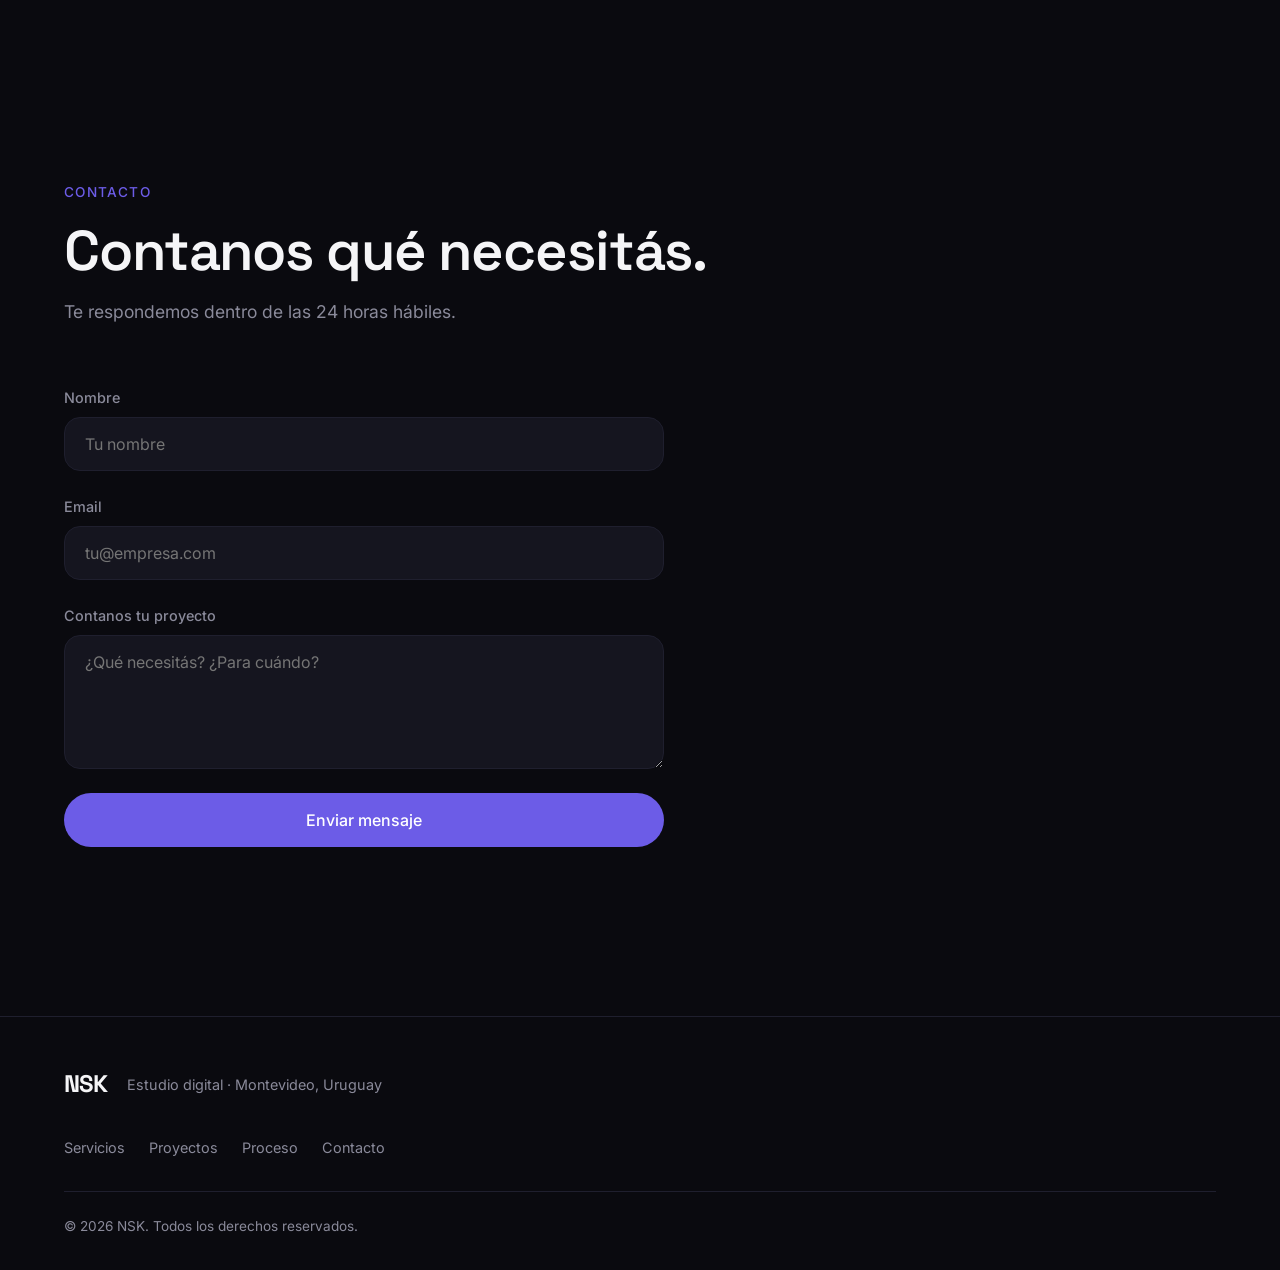
==== commit 96d1668f: "nsk" ====
--- a/index.html
+++ b/index.html
@@ -4,25 +4,106 @@
     <meta charset="UTF-8" />
     <meta name="viewport" content="width=device-width, initial-scale=1.0" />
 
-    <title>NSK · Estudio digital | Desarrollo web, branding y soluciones IT</title>
-    <meta name="description" content="Estudio digital en Uruguay. Diseñamos, construimos y hacemos crecer la presencia digital de tu empresa. Desarrollo web, branding y soluciones IT." />
-    <meta name="keywords" content="estudio digital, desarrollo web Uruguay, branding, diseño web, soluciones IT, NSK" />
+    <!-- ========== SEO BÁSICO ========== -->
+    <title>NSK · Estudio digital en Montevideo | Desarrollo web y branding</title>
+    <meta name="description" content="Estudio digital en Montevideo. Desarrollo web rápido, branding que destaca y soluciones IT para empresas. Presupuesto sin cargo en 24 horas." />
+    <meta name="keywords" content="estudio digital, desarrollo web Montevideo, branding, diseño web Uruguay, soluciones IT, NSK" />
     <meta name="author" content="NSK Estudio Digital" />
     <meta name="robots" content="index, follow" />
-
-    <meta property="og:title" content="NSK · Estudio digital" />
-    <meta property="og:description" content="Diseñamos, construimos y hacemos crecer tu presencia digital." />
+    <link rel="canonical" href="https://nsk-branding.vercel.app/" />
+
+    <!-- ========== OPEN GRAPH ========== -->
     <meta property="og:type" content="website" />
+    <meta property="og:url" content="https://nsk-branding.vercel.app/" />
+    <meta property="og:title" content="NSK · Estudio digital en Montevideo" />
+    <meta property="og:description" content="Desarrollo web, branding y soluciones IT para empresas que quieren destacar de verdad." />
+    <meta property="og:image" content="https://nsk-branding.vercel.app/assets/images/og-nsk.jpg" />
+    <meta property="og:image:width" content="1200" />
+    <meta property="og:image:height" content="630" />
     <meta property="og:locale" content="es_UY" />
-
+    <meta property="og:site_name" content="NSK Estudio Digital" />
+
+    <!-- ========== TWITTER CARD ========== -->
+    <meta name="twitter:card" content="summary_large_image" />
+    <meta name="twitter:title" content="NSK · Estudio digital en Montevideo" />
+    <meta name="twitter:description" content="Desarrollo web, branding y soluciones IT para empresas que quieren destacar." />
+    <meta name="twitter:image" content="https://nsk-branding.vercel.app/assets/images/og-nsk.jpg" />
+
+    <!-- ========== FAVICON ========== -->
     <link rel="icon" type="image/svg+xml" href="assets/svg/logo-nsk.svg" />
-
+    <link rel="apple-touch-icon" href="assets/svg/logo-nsk.svg" />
+
+    <!-- ========== FUENTES ========== -->
     <link rel="preconnect" href="https://fonts.googleapis.com">
     <link rel="preconnect" href="https://fonts.gstatic.com" crossorigin>
     <link rel="preconnect" href="https://images.unsplash.com">
     <link href="https://fonts.googleapis.com/css2?family=Inter:wght@400;500;600;700&family=Space+Grotesk:wght@500;600;700&display=swap" rel="stylesheet">
 
+    <!-- ========== CSS ========== -->
     <link rel="stylesheet" href="css/styles.css" />
+
+    <!-- ========== SCHEMA.ORG ========== -->
+    <script type="application/ld+json">
+    {
+      "@context": "https://schema.org",
+      "@type": "ProfessionalService",
+      "name": "NSK Estudio Digital",
+      "alternateName": "NSK Branding",
+      "description": "Estudio digital en Montevideo especializado en desarrollo web, branding y soluciones IT para empresas.",
+      "url": "https://nsk-branding.vercel.app/",
+      "logo": "https://nsk-branding.vercel.app/assets/svg/logo-nsk.svg",
+      "image": "https://nsk-branding.vercel.app/assets/images/og-nsk.jpg",
+      "email": "nsk.branding@gmail.com",
+      "priceRange": "$$",
+      "address": {
+        "@type": "PostalAddress",
+        "addressLocality": "Montevideo",
+        "addressRegion": "Montevideo",
+        "addressCountry": "UY"
+      },
+      "areaServed": {
+        "@type": "Country",
+        "name": "Uruguay"
+      },
+      "knowsAbout": [
+        "Desarrollo web",
+        "Branding",
+        "Identidad visual",
+        "Soluciones IT",
+        "Diseño UX/UI"
+      ],
+      "hasOfferCatalog": {
+        "@type": "OfferCatalog",
+        "name": "Servicios NSK",
+        "itemListElement": [
+          {
+            "@type": "Offer",
+            "itemOffered": {
+              "@type": "Service",
+              "name": "Desarrollo Web",
+              "description": "Sitios rápidos, modernos y pensados para convertir."
+            }
+          },
+          {
+            "@type": "Offer",
+            "itemOffered": {
+              "@type": "Service",
+              "name": "Branding",
+              "description": "Identidad visual que hace que te recuerden."
+            }
+          },
+          {
+            "@type": "Offer",
+            "itemOffered": {
+              "@type": "Service",
+              "name": "Soluciones IT",
+              "description": "Consultoría, automatización y soporte técnico."
+            }
+          }
+        ]
+      }
+    }
+    </script>
 </head>
 <body>
 
@@ -69,6 +150,7 @@
 
     <main>
 
+        <!-- ========== HERO ========== -->
         <section class="hero" id="inicio">
             <div class="container hero__inner">
                 <span class="hero__badge" data-animate>NSK · Estudio digital</span>
@@ -90,6 +172,7 @@
             </div>
         </section>
 
+        <!-- ========== PROBLEMA ========== -->
         <section class="section section--problem">
             <div class="container">
                 <h2 class="section__title" data-animate>Decime si algo de esto te suena</h2>
@@ -106,6 +189,7 @@
             </div>
         </section>
 
+        <!-- ========== SERVICIOS ========== -->
         <section class="section" id="servicios">
             <div class="container">
                 <div class="section__header" data-animate>
@@ -141,6 +225,7 @@
             </div>
         </section>
 
+        <!-- ========== PROYECTOS ========== -->
         <section class="section section--alt" id="proyectos">
             <div class="container">
                 <div class="section__header" data-animate>
@@ -150,10 +235,7 @@
 
                 <div class="projects-grid">
 
-                    <!-- ============================================ -->
-                    <!-- PROYECTO 1: HIDRO REPARACIONES              -->
-                    <!-- Estructura: Marco de navegador              -->
-                    <!-- ============================================ -->
+                    <!-- PROYECTO 1: HIDRO REPARACIONES (AHORA CON IMAGEN REAL) -->
                     <article class="project project--browser" data-animate>
                         <div class="browser">
                             <div class="browser__bar">
@@ -163,21 +245,13 @@
                                 <span class="browser__url">hidroreparaciones.com</span>
                             </div>
                             <div class="browser__viewport">
-                                <div class="mini mini--hidro">
-                                    <div class="mini__nav">
-                                        <span class="mini__logo">Hidro</span>
-                                        <span class="mini__links"><i></i><i></i><i></i></span>
-                                        <span class="mini__btn">Llamar</span>
-                                    </div>
-                                    <div class="mini__hero">
-                                        <h4>Servicios Sanitarios Integrales</h4>
-                                        <p>Atención rápida · Facturamos</p>
-                                        <span class="mini__cta">Solicitar Presupuesto</span>
-                                    </div>
-                                    <div class="mini__cards">
-                                        <span></span><span></span><span></span>
-                                    </div>
-                                </div>
+                                <!-- Imagen real de la web -->
+                                <img 
+                                    src="assets/images/hidro-preview.jpg" 
+                                    alt="Vista previa del sitio web de Hidro Reparaciones" 
+                                    class="browser__img"
+                                    loading="lazy"
+                                >
                             </div>
                         </div>
                         <div class="project__info">
@@ -186,10 +260,7 @@
                         </div>
                     </article>
 
-                    <!-- ============================================ -->
-                    <!-- PROYECTO 2: ALTURA CAFÉ                     -->
-                    <!-- Estructura: Mockup de celular + texto       -->
-                    <!-- ============================================ -->
+                    <!-- PROYECTO 2: ALTURA CAFÉ (SE MANTIENE IGUAL) -->
                     <article class="project project--phone" data-animate>
                         <div class="phone-layout">
                             <div class="phone">
@@ -198,7 +269,7 @@
                                     <div class="phone__header">
                                         <img
                                             src="https://images.unsplash.com/photo-1495474472287-4d71bcdd2085?w=600&q=80"
-                                            alt="Café de especialidad"
+                                            alt="Café de especialidad servido en Altura Café"
                                             loading="lazy"
                                         />
                                         <div class="phone__overlay"></div>
@@ -226,15 +297,12 @@
                         </div>
                     </article>
 
-                    <!-- ============================================ -->
-                    <!-- PROYECTO 3: VÉRTICE STUDIO                  -->
-                    <!-- Estructura: Hero full + texto superpuesto   -->
-                    <!-- ============================================ -->
+                    <!-- PROYECTO 3: VÉRTICE STUDIO (SE MANTIENE IGUAL) -->
                     <article class="project project--hero-full" data-animate>
                         <div class="hero-full">
                             <img
                                 src="https://images.unsplash.com/photo-1487958449943-2429e8be8625?w=1200&q=80"
-                                alt="Arquitectura contemporánea"
+                                alt="Arquitectura contemporánea de Vértice Studio"
                                 loading="lazy"
                             />
                             <div class="hero-full__overlay"></div>
@@ -250,16 +318,13 @@
                         </div>
                     </article>
 
-                    <!-- ============================================ -->
-                    <!-- PROYECTO 4: RAÍZ VERDE                      -->
-                    <!-- Estructura: Card flotante tipo tienda       -->
-                    <!-- ============================================ -->
+                    <!-- PROYECTO 4: RAÍZ VERDE (SE MANTIENE IGUAL) -->
                     <article class="project project--shop" data-animate>
                         <div class="shop">
                             <div class="shop__header">
                                 <img
                                     src="https://images.unsplash.com/photo-1485955900006-10f4d324d411?w=800&q=80"
-                                    alt="Vivero urbano"
+                                    alt="Plantas de interior en Raíz Verde"
                                     loading="lazy"
                                 />
                                 <div class="shop__overlay"></div>
@@ -287,10 +352,111 @@
                         </div>
                     </article>
 
-                </div>
-            </div>
-        </section>
-
+                    <!-- PROYECTO 5: BRASA BURGER (SE MANTIENE IGUAL) -->
+                    <article class="project project--burger" data-animate>
+                        <div class="burger">
+                            <div class="burger__header">
+                                <img
+                                    src="https://images.unsplash.com/photo-1568901346375-23c9450c58cd?w=800&q=80"
+                                    alt="Hamburguesa gourmet de Brasa Burger"
+                                    loading="lazy"
+                                />
+                                <div class="burger__overlay"></div>
+                                <span class="burger__logo">BRASA</span>
+                            </div>
+                            <div class="burger__menu">
+                                <div class="burger__item">
+                                    <span class="burger__icon">🍔</span>
+                                    <span class="burger__name">Clásica</span>
+                                </div>
+                                <div class="burger__item">
+                                    <span class="burger__icon">🧀</span>
+                                    <span class="burger__name">Cheddar</span>
+                                </div>
+                                <div class="burger__item">
+                                    <span class="burger__icon">🥓</span>
+                                    <span class="burger__name">Bacon</span>
+                                </div>
+                                <div class="burger__item">
+                                    <span class="burger__icon">🌶️</span>
+                                    <span class="burger__name">Picante</span>
+                                </div>
+                            </div>
+                        </div>
+                        <div class="project__info">
+                            <h3>Brasa Burger</h3>
+                            <span>Hamburguesería artesanal · Montevideo</span>
+                        </div>
+                    </article>
+
+                    <!-- PROYECTO 6: CORTE FINO (SE MANTIENE IGUAL) -->
+                    <article class="project project--barber" data-animate>
+                        <div class="barber">
+                            <div class="barber__photo">
+                                <img
+                                    src="https://images.unsplash.com/photo-1585747860715-2ba37e788b70?w=600&q=80"
+                                    alt="Barbería Corte Fino"
+                                    loading="lazy"
+                                />
+                                <div class="barber__overlay"></div>
+                            </div>
+                            <div class="barber__info">
+                                <span class="barber__logo">CORTE FINO</span>
+                                <ul class="barber__services">
+                                    <li>Cortes</li>
+                                    <li>Barba</li>
+                                    <li>Color</li>
+                                </ul>
+                                <span class="barber__cta">Reservar</span>
+                            </div>
+                        </div>
+                        <div class="project__info">
+                            <h3>Corte Fino</h3>
+                            <span>Barbería · Montevideo</span>
+                        </div>
+                    </article>
+
+                    <!-- PROYECTO 7: EL MAYORISTA (SE MANTIENE IGUAL) -->
+                    <article class="project project--mayorista" data-animate>
+                        <div class="mayorista">
+                            <div class="mayorista__header">
+                                <span class="mayorista__logo">EL MAYORISTA</span>
+                                <span class="mayorista__subtitle">Mayorista de alimentos</span>
+                            </div>
+                            <div class="mayorista__search">
+                                <span class="mayorista__search-icon">🔍</span>
+                                <span class="mayorista__search-text">Buscar producto...</span>
+                            </div>
+                            <div class="mayorista__categories">
+                                <div class="mayorista__cat">
+                                    <span>🥫</span>
+                                    <span>Almacén</span>
+                                </div>
+                                <div class="mayorista__cat">
+                                    <span>🧴</span>
+                                    <span>Limpieza</span>
+                                </div>
+                                <div class="mayorista__cat">
+                                    <span>🥤</span>
+                                    <span>Bebidas</span>
+                                </div>
+                                <div class="mayorista__cat">
+                                    <span>🍫</span>
+                                    <span>Kiosco</span>
+                                </div>
+                            </div>
+                        </div>
+                        <div class="project__info">
+                            <h3>El Mayorista</h3>
+                            <span>Distribuidora mayorista · Montevideo</span>
+                        </div>
+                    </article>
+
+                </div>
+            </div>
+        </section>
+
+        <!-- ========== PROCESO ========== -->
         <section class="section" id="proceso">
             <div class="container">
                 <div class="section__header" data-animate>
@@ -323,6 +489,7 @@
             </div>
         </section>
 
+        <!-- ========== TESTIMONIOS ========== -->
         <section class="section section--alt">
             <div class="container">
                 <div class="section__header" data-animate>
@@ -342,6 +509,7 @@
             </div>
         </section>
 
+        <!-- ========== FAQ ========== -->
         <section class="section" id="faq">
             <div class="container">
                 <div class="section__header" data-animate>
@@ -370,6 +538,7 @@
             </div>
         </section>
 
+        <!-- ========== CONTACTO ========== -->
         <section class="section section--contact" id="contacto">
             <div class="container">
                 <div class="section__header" data-animate>
@@ -406,6 +575,7 @@
 
     </main>
 
+    <!-- ========== FOOTER ========== -->
     <footer class="footer">
         <div class="container footer__inner">
             <div class="footer__brand">
--- a/css/styles.css
+++ b/css/styles.css
@@ -24,6 +24,7 @@
     --font-display: 'Space Grotesk', sans-serif;
     --font-body: 'Inter', sans-serif;
 
+    --radius-sm: 8px;
     --radius: 16px;
     --radius-lg: 24px;
     --transition: 0.3s cubic-bezier(0.4, 0, 0.2, 1);
@@ -473,7 +474,7 @@
 }
 
 /* ========================================= */
-/* ===== PROYECTOS ===== */
+/* ===== PROYECTOS (BASE) ===== */
 /* ========================================= */
 .projects-grid {
     display: grid;
@@ -506,7 +507,7 @@
 }
 
 /* ============================================ */
-/* ===== PROYECTO 1: HIDRO (marco navegador) ==== */
+/* ===== PROYECTO 1: HIDRO (AHORA CON IMAGEN) ==== */
 /* ============================================ */
 .browser {
     border-radius: var(--radius);
@@ -555,106 +556,23 @@
     aspect-ratio: 16 / 10;
     overflow: hidden;
     position: relative;
-}
-
-.mini {
+    background: #0F2742; /* Color de fondo por si la imagen tarda en cargar */
+}
+
+/* Estilo para la imagen real dentro del navegador */
+.browser__img {
     width: 100%;
     height: 100%;
-    padding: 16px 20px;
-    display: flex;
-    flex-direction: column;
-    gap: 14px;
-    font-family: var(--font-body);
-    overflow: hidden;
-}
-
-.mini__nav {
-    display: flex;
-    align-items: center;
-    justify-content: space-between;
-    gap: 12px;
-}
-
-.mini__logo {
-    font-family: var(--font-display);
-    font-weight: 700;
-    font-size: 0.85rem;
-    letter-spacing: -0.02em;
-}
-
-.mini__links {
-    display: flex;
-    gap: 10px;
-}
-
-.mini__links i {
+    object-fit: cover; /* Asegura que la imagen cubra todo el espacio */
+    object-position: top center; /* Centra la imagen en la parte superior */
     display: block;
-    width: 22px;
-    height: 4px;
-    border-radius: 4px;
-    opacity: 0.35;
-}
-
-.mini__btn {
-    font-size: 0.65rem;
-    padding: 5px 12px;
-    border-radius: 100px;
-    font-weight: 600;
-    white-space: nowrap;
-}
-
-.mini__hero {
-    display: flex;
-    flex-direction: column;
-    gap: 6px;
-    padding: 10px 0;
-}
-
-.mini__hero h4 {
-    font-family: var(--font-display);
-    font-size: clamp(1rem, 2.2vw, 1.5rem);
-    font-weight: 700;
-    line-height: 1.1;
-    letter-spacing: -0.02em;
-}
-
-.mini__hero p {
-    font-size: 0.7rem;
-    opacity: 0.7;
-}
-
-.mini__cta {
-    align-self: flex-start;
-    font-size: 0.65rem;
-    padding: 5px 12px;
-    border-radius: 100px;
-    font-weight: 600;
-    margin-top: 4px;
-}
-
-.mini__cards {
-    display: grid;
-    grid-template-columns: repeat(3, 1fr);
-    gap: 8px;
-    margin-top: auto;
-}
-
-.mini__cards span {
-    height: 32px;
-    border-radius: 6px;
-    opacity: 0.15;
-}
-
-/* Mini Hidro */
-.mini--hidro {
-    background: linear-gradient(135deg, #0F2742 0%, #1A6B8A 100%);
-    color: #FFFFFF;
-}
-.mini--hidro .mini__logo { color: #4DB8D9; }
-.mini--hidro .mini__links i { background: #FFFFFF; }
-.mini--hidro .mini__btn { background: #4DB8D9; color: #0F2742; }
-.mini--hidro .mini__cta { background: #4DB8D9; color: #0F2742; }
-.mini--hidro .mini__cards span { background: #4DB8D9; }
+    transition: transform 0.6s ease;
+}
+
+/* Efecto de zoom suave al pasar el mouse */
+.project--browser:hover .browser__img {
+    transform: scale(1.03);
+}
 
 /* ============================================ */
 /* ===== PROYECTO 2: ALTURA (mockup celular) ==== */
@@ -866,11 +784,7 @@
 .hero-full__overlay {
     position: absolute;
     inset: 0;
-    background: linear-gradient(
-        180deg,
-        rgba(0, 0, 0, 0.1) 0%,
-        rgba(0, 0, 0, 0.7) 100%
-    );
+    background: linear-gradient(180deg, rgba(0, 0, 0, 0.1) 0%, rgba(0, 0, 0, 0.7) 100%);
 }
 
 .hero-full__content {
@@ -948,11 +862,7 @@
 .shop__overlay {
     position: absolute;
     inset: 0;
-    background: linear-gradient(
-        180deg,
-        rgba(58, 74, 42, 0.2) 0%,
-        rgba(58, 74, 42, 0.85) 100%
-    );
+    background: linear-gradient(180deg, rgba(58, 74, 42, 0.2) 0%, rgba(58, 74, 42, 0.85) 100%);
 }
 
 .shop__logo {
@@ -1013,6 +923,270 @@
     font-weight: 500;
 }
 
+/* ============================================ */
+/* ===== PROYECTO 5: BRASA BURGER ============= */
+/* ============================================ */
+.project--burger .burger {
+    border-radius: var(--radius);
+    overflow: hidden;
+    border: 1px solid var(--border);
+    background-color: var(--surface);
+    transition: var(--transition);
+}
+
+.project--burger:hover .burger {
+    border-color: var(--accent);
+    box-shadow: var(--shadow);
+}
+
+.burger__header {
+    position: relative;
+    aspect-ratio: 16 / 9;
+    overflow: hidden;
+}
+
+.burger__header img {
+    width: 100%;
+    height: 100%;
+    object-fit: cover;
+    transition: transform 0.6s ease;
+}
+
+.project--burger:hover .burger__header img {
+    transform: scale(1.05);
+}
+
+.burger__overlay {
+    position: absolute;
+    inset: 0;
+    background: linear-gradient(180deg, rgba(0, 0, 0, 0.1) 0%, rgba(0, 0, 0, 0.7) 100%);
+}
+
+.burger__logo {
+    position: absolute;
+    left: 24px;
+    bottom: 20px;
+    font-family: var(--font-display);
+    font-weight: 700;
+    font-size: 1.3rem;
+    letter-spacing: 0.1em;
+    color: #FFFFFF;
+    z-index: 2;
+}
+
+.burger__menu {
+    padding: 20px 24px;
+    display: grid;
+    grid-template-columns: repeat(4, 1fr);
+    gap: 10px;
+}
+
+.burger__item {
+    display: flex;
+    flex-direction: column;
+    align-items: center;
+    gap: 6px;
+    padding: 14px 6px;
+    background: var(--bg-alt);
+    border-radius: var(--radius-sm);
+    transition: var(--transition);
+}
+
+.project--burger:hover .burger__item {
+    background: var(--accent-soft);
+}
+
+.burger__icon {
+    font-size: 1.4rem;
+    line-height: 1;
+}
+
+.burger__name {
+    font-size: 0.72rem;
+    color: var(--text-muted);
+    font-weight: 500;
+}
+
+/* ============================================ */
+/* ===== PROYECTO 6: CORTE FINO =============== */
+/* ============================================ */
+.project--barber .barber {
+    display: grid;
+    grid-template-columns: 1fr 1fr;
+    border-radius: var(--radius);
+    overflow: hidden;
+    border: 1px solid var(--border);
+    background-color: var(--surface);
+    transition: var(--transition);
+    aspect-ratio: 16 / 10;
+}
+
+.project--barber:hover .barber {
+    border-color: var(--accent);
+    box-shadow: var(--shadow);
+}
+
+.barber__photo {
+    position: relative;
+    overflow: hidden;
+}
+
+.barber__photo img {
+    width: 100%;
+    height: 100%;
+    object-fit: cover;
+    transition: transform 0.6s ease;
+}
+
+.project--barber:hover .barber__photo img {
+    transform: scale(1.05);
+}
+
+.barber__overlay {
+    position: absolute;
+    inset: 0;
+    background: linear-gradient(135deg, rgba(108, 92, 231, 0.3) 0%, rgba(0, 0, 0, 0.5) 100%);
+}
+
+.barber__info {
+    padding: 32px 28px;
+    display: flex;
+    flex-direction: column;
+    justify-content: center;
+    gap: 16px;
+}
+
+.barber__logo {
+    font-family: var(--font-display);
+    font-weight: 700;
+    font-size: 1.1rem;
+    letter-spacing: 0.15em;
+    color: var(--text);
+}
+
+.barber__services {
+    display: flex;
+    flex-direction: column;
+    gap: 8px;
+}
+
+.barber__services li {
+    font-size: 0.95rem;
+    color: var(--text-muted);
+    padding-left: 20px;
+    position: relative;
+}
+
+.barber__services li::before {
+    content: '→';
+    position: absolute;
+    left: 0;
+    color: var(--accent);
+    font-weight: 600;
+}
+
+.barber__cta {
+    align-self: flex-start;
+    background: var(--accent);
+    color: #fff;
+    font-size: 0.8rem;
+    padding: 8px 18px;
+    border-radius: 100px;
+    font-weight: 600;
+    margin-top: 8px;
+}
+
+/* ============================================ */
+/* ===== PROYECTO 7: EL MAYORISTA ============= */
+/* ============================================ */
+.project--mayorista .mayorista {
+    border-radius: var(--radius);
+    overflow: hidden;
+    border: 1px solid var(--border);
+    background-color: var(--surface);
+    transition: var(--transition);
+    padding: 28px 24px;
+    display: flex;
+    flex-direction: column;
+    gap: 20px;
+}
+
+.project--mayorista:hover .mayorista {
+    border-color: var(--accent);
+    box-shadow: var(--shadow);
+}
+
+.mayorista__header {
+    display: flex;
+    flex-direction: column;
+    gap: 4px;
+}
+
+.mayorista__logo {
+    font-family: var(--font-display);
+    font-weight: 700;
+    font-size: 1.2rem;
+    letter-spacing: 0.05em;
+    color: var(--text);
+}
+
+.mayorista__subtitle {
+    font-size: 0.85rem;
+    color: var(--text-muted);
+}
+
+.mayorista__search {
+    display: flex;
+    align-items: center;
+    gap: 10px;
+    padding: 12px 16px;
+    background: var(--bg-alt);
+    border-radius: 100px;
+    border: 1px solid var(--border);
+}
+
+.mayorista__search-icon {
+    font-size: 1rem;
+    opacity: 0.6;
+}
+
+.mayorista__search-text {
+    font-size: 0.9rem;
+    color: var(--text-muted);
+}
+
+.mayorista__categories {
+    display: grid;
+    grid-template-columns: repeat(4, 1fr);
+    gap: 10px;
+}
+
+.mayorista__cat {
+    display: flex;
+    flex-direction: column;
+    align-items: center;
+    gap: 6px;
+    padding: 16px 6px;
+    background: var(--bg-alt);
+    border-radius: var(--radius-sm);
+    transition: var(--transition);
+}
+
+.project--mayorista:hover .mayorista__cat {
+    background: var(--accent-soft);
+}
+
+.mayorista__cat span:first-child {
+    font-size: 1.4rem;
+    line-height: 1;
+}
+
+.mayorista__cat span:last-child {
+    font-size: 0.75rem;
+    color: var(--text-muted);
+    font-weight: 500;
+}
+
 /* ========================================= */
 /* ===== PROCESO ===== */
 /* ========================================= */
@@ -1421,6 +1595,22 @@
         width: 100%;
         justify-content: center;
     }
+    .burger__menu {
+        grid-template-columns: repeat(2, 1fr);
+    }
+    .project--barber .barber {
+        grid-template-columns: 1fr;
+        aspect-ratio: auto;
+    }
+    .barber__photo {
+        aspect-ratio: 16 / 9;
+    }
+    .barber__info {
+        padding: 24px 20px;
+    }
+    .mayorista__categories {
+        grid-template-columns: repeat(2, 1fr);
+    }
 }
 
 /* ========================================= */
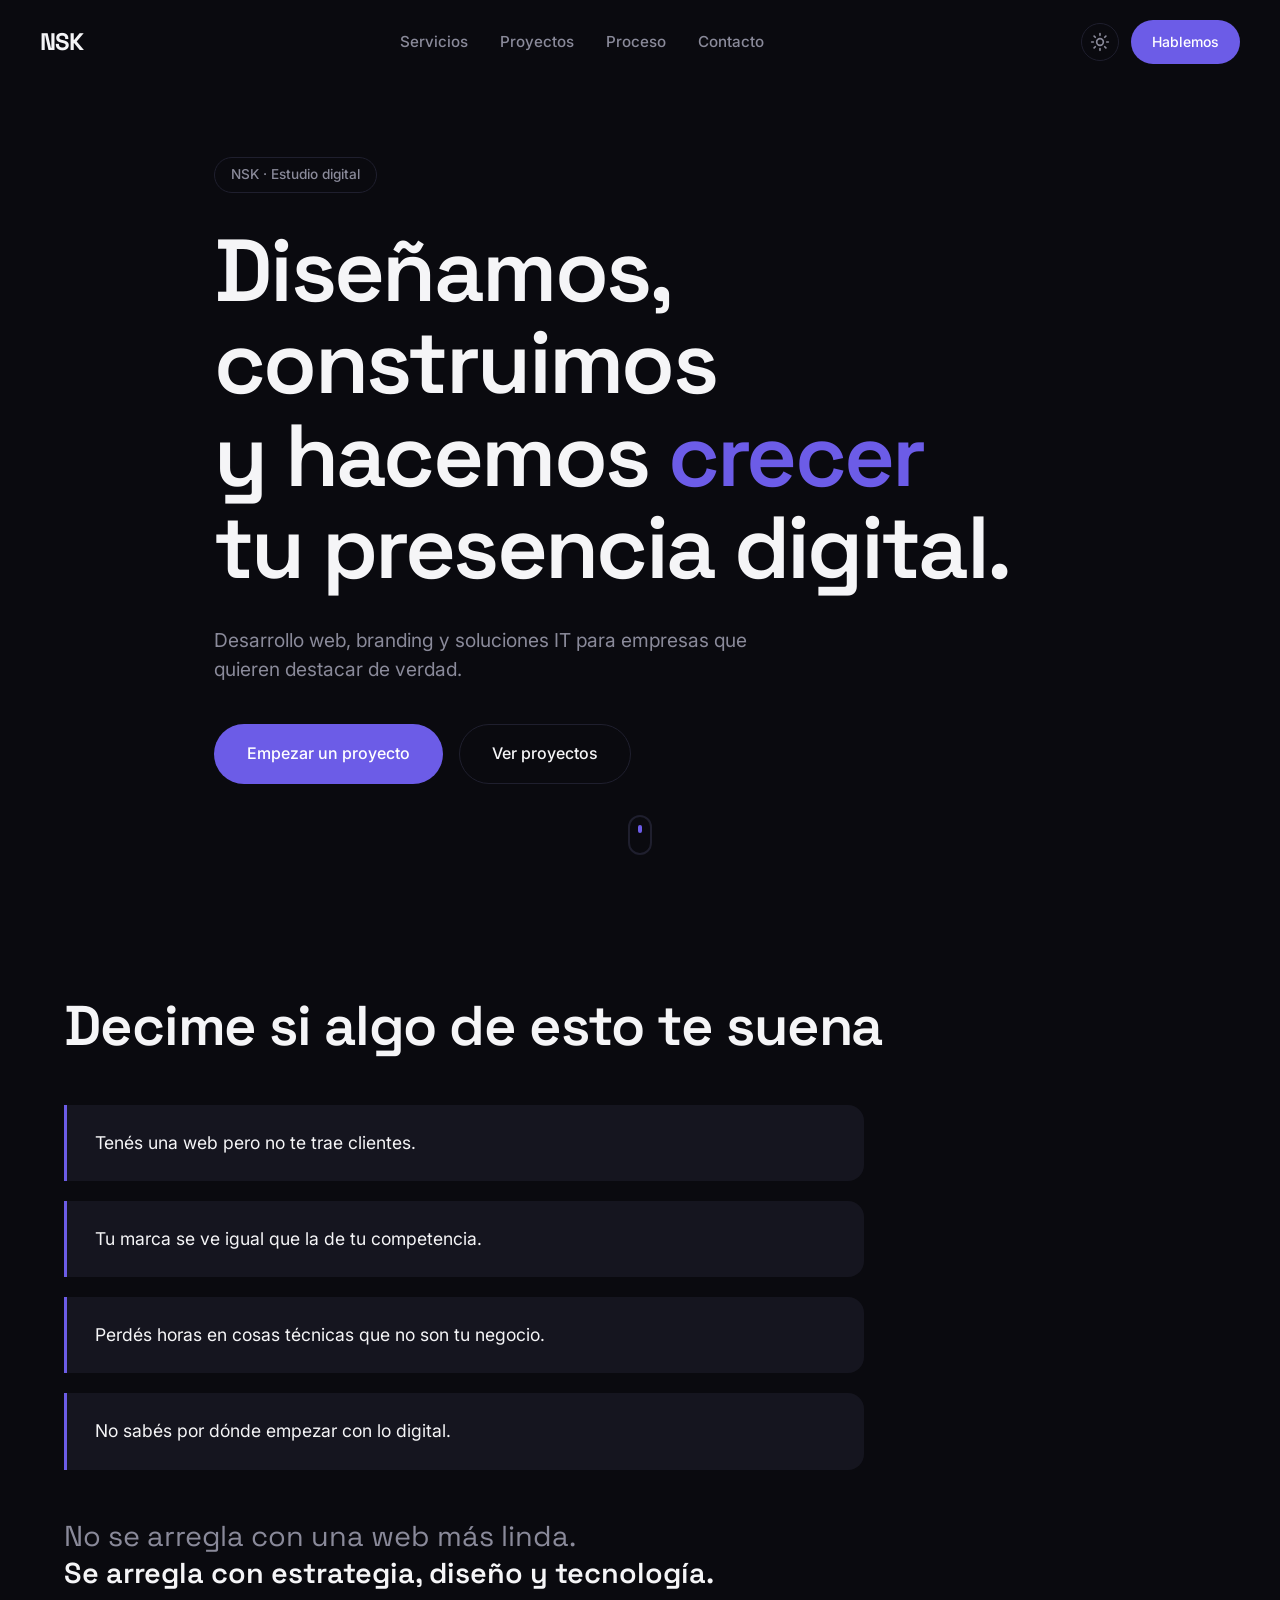
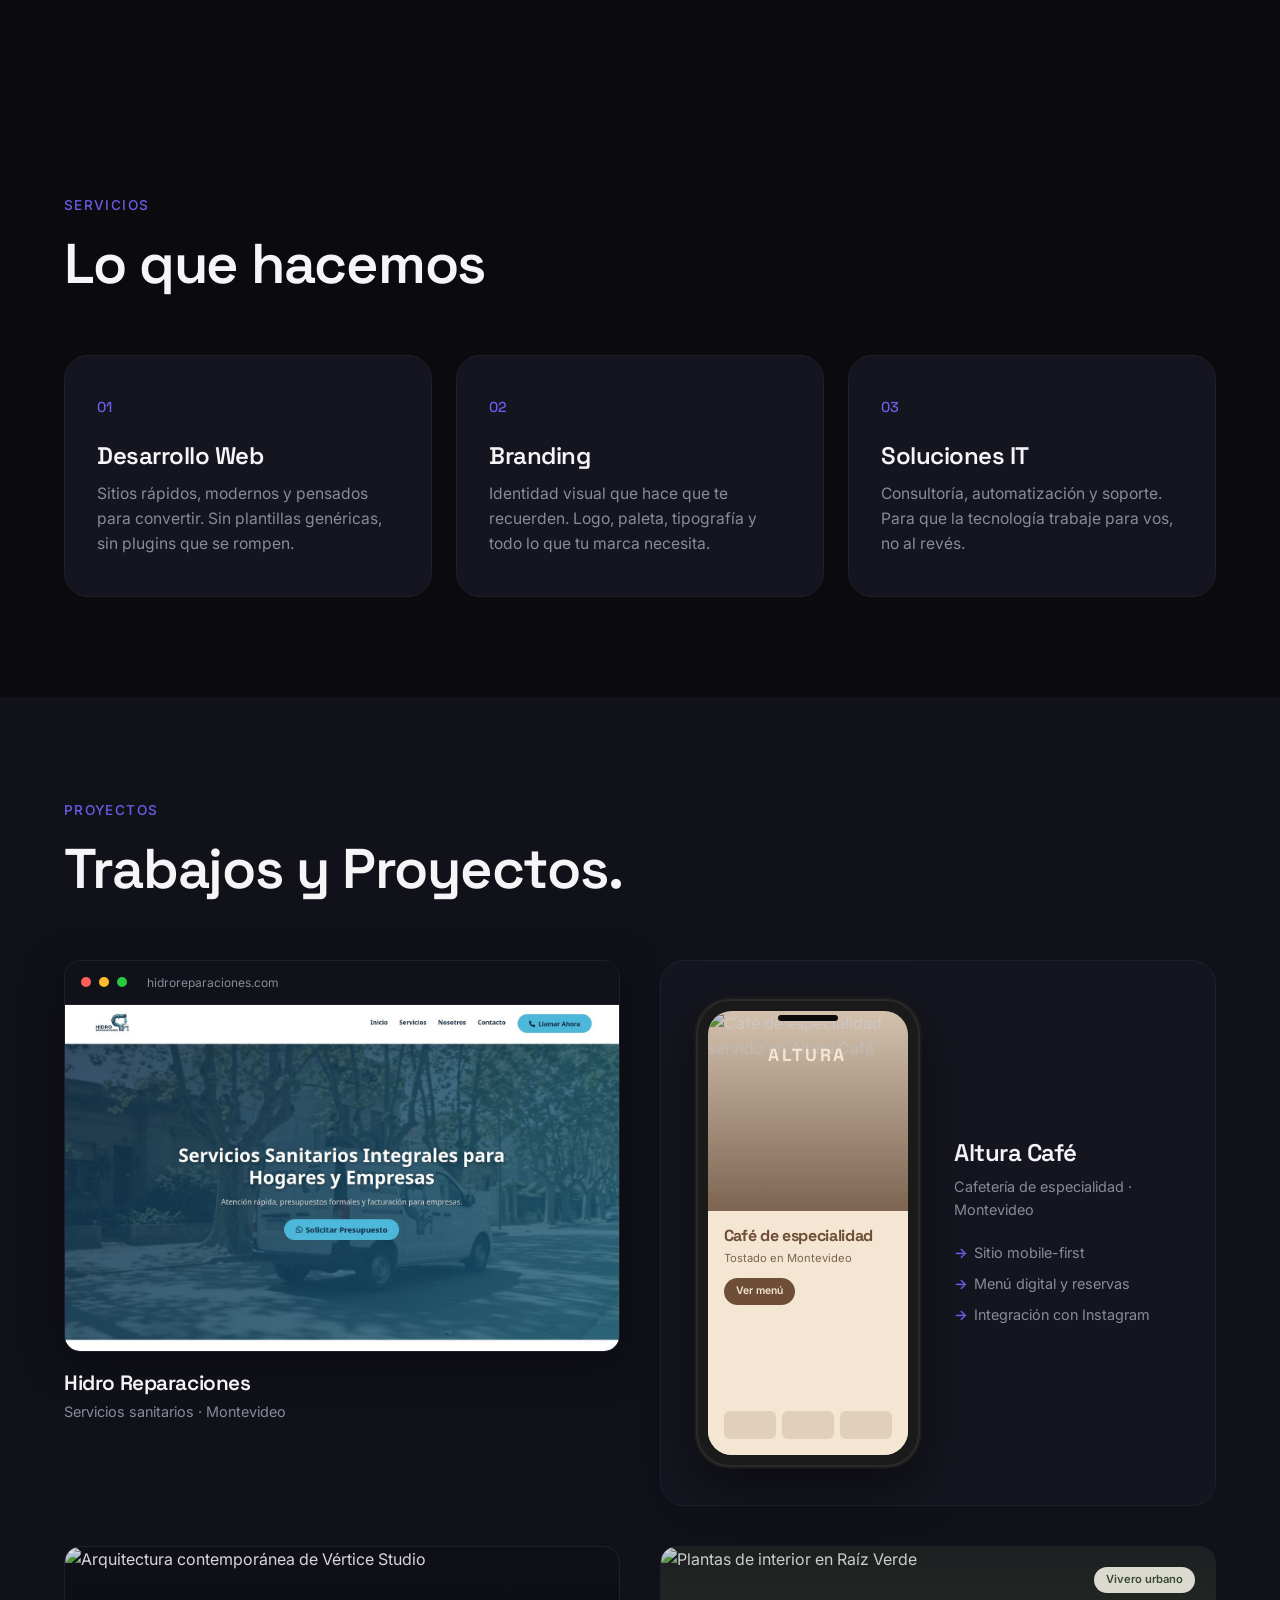
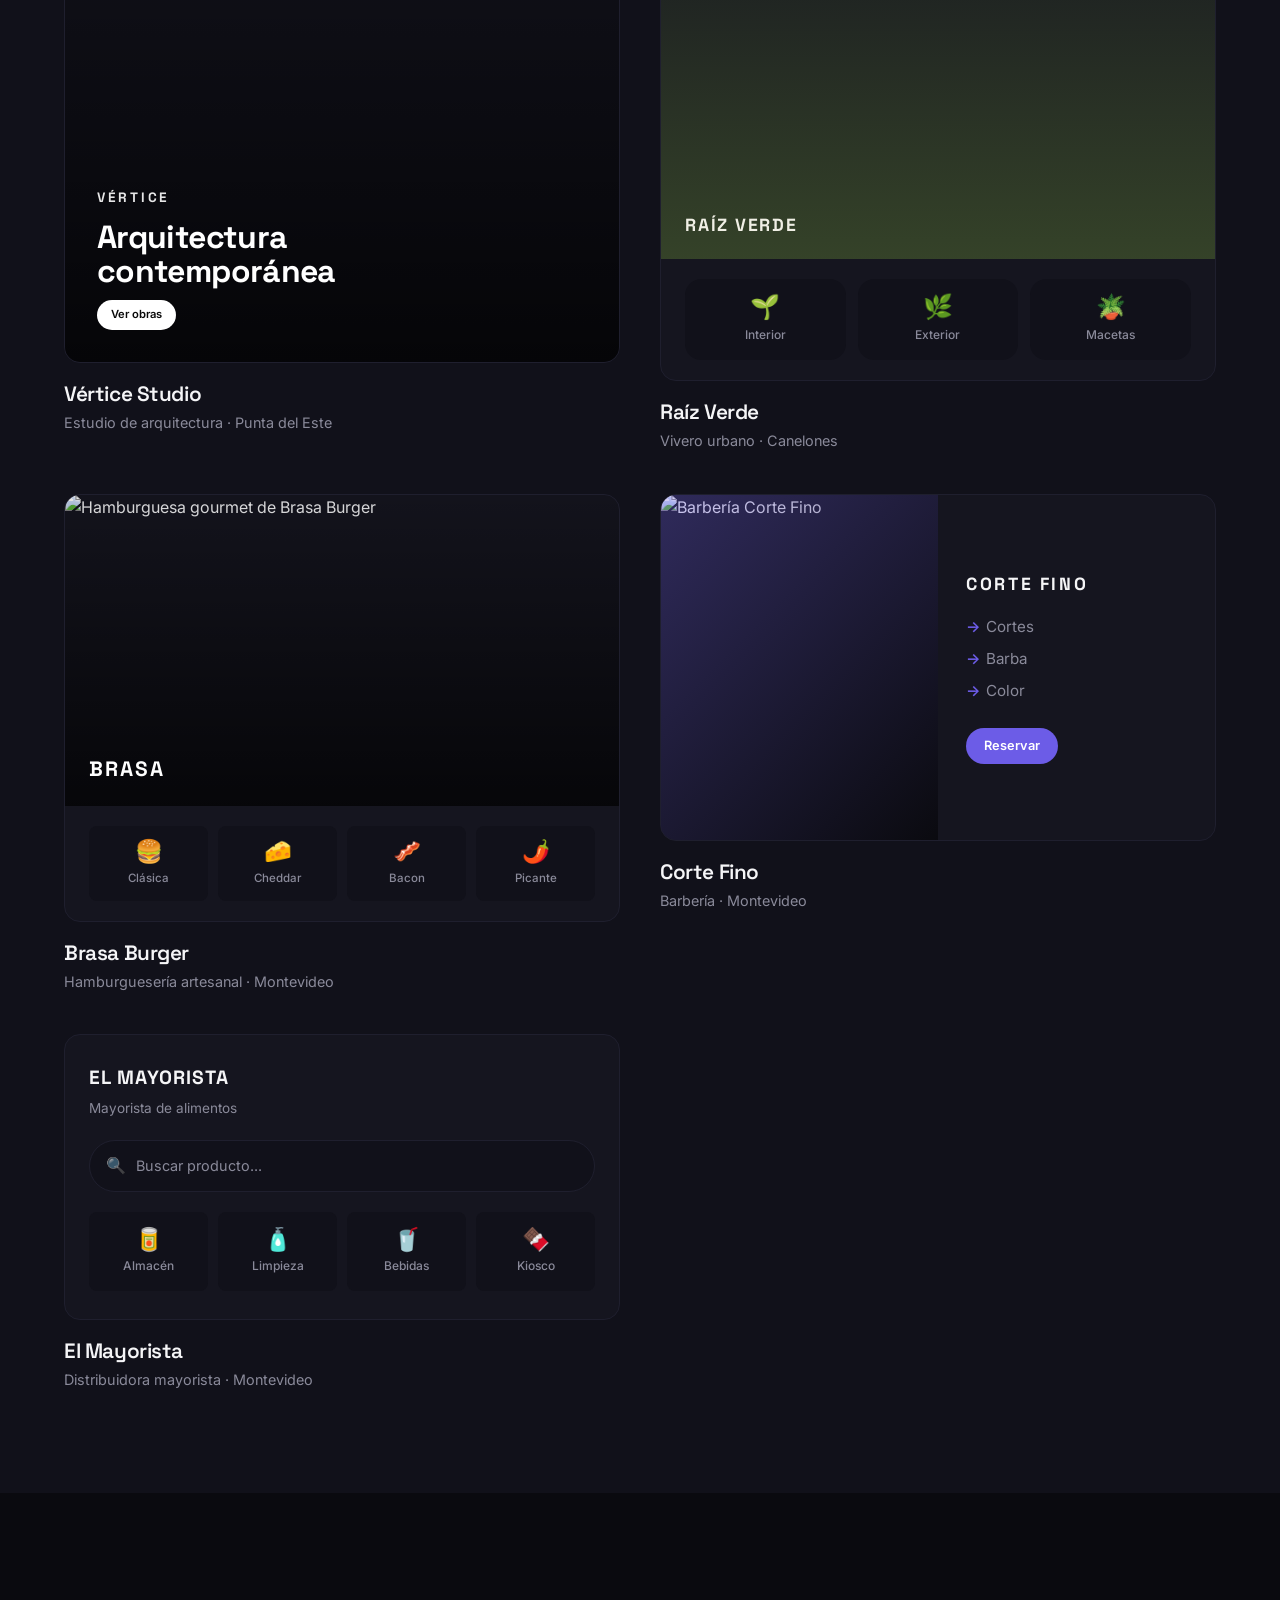
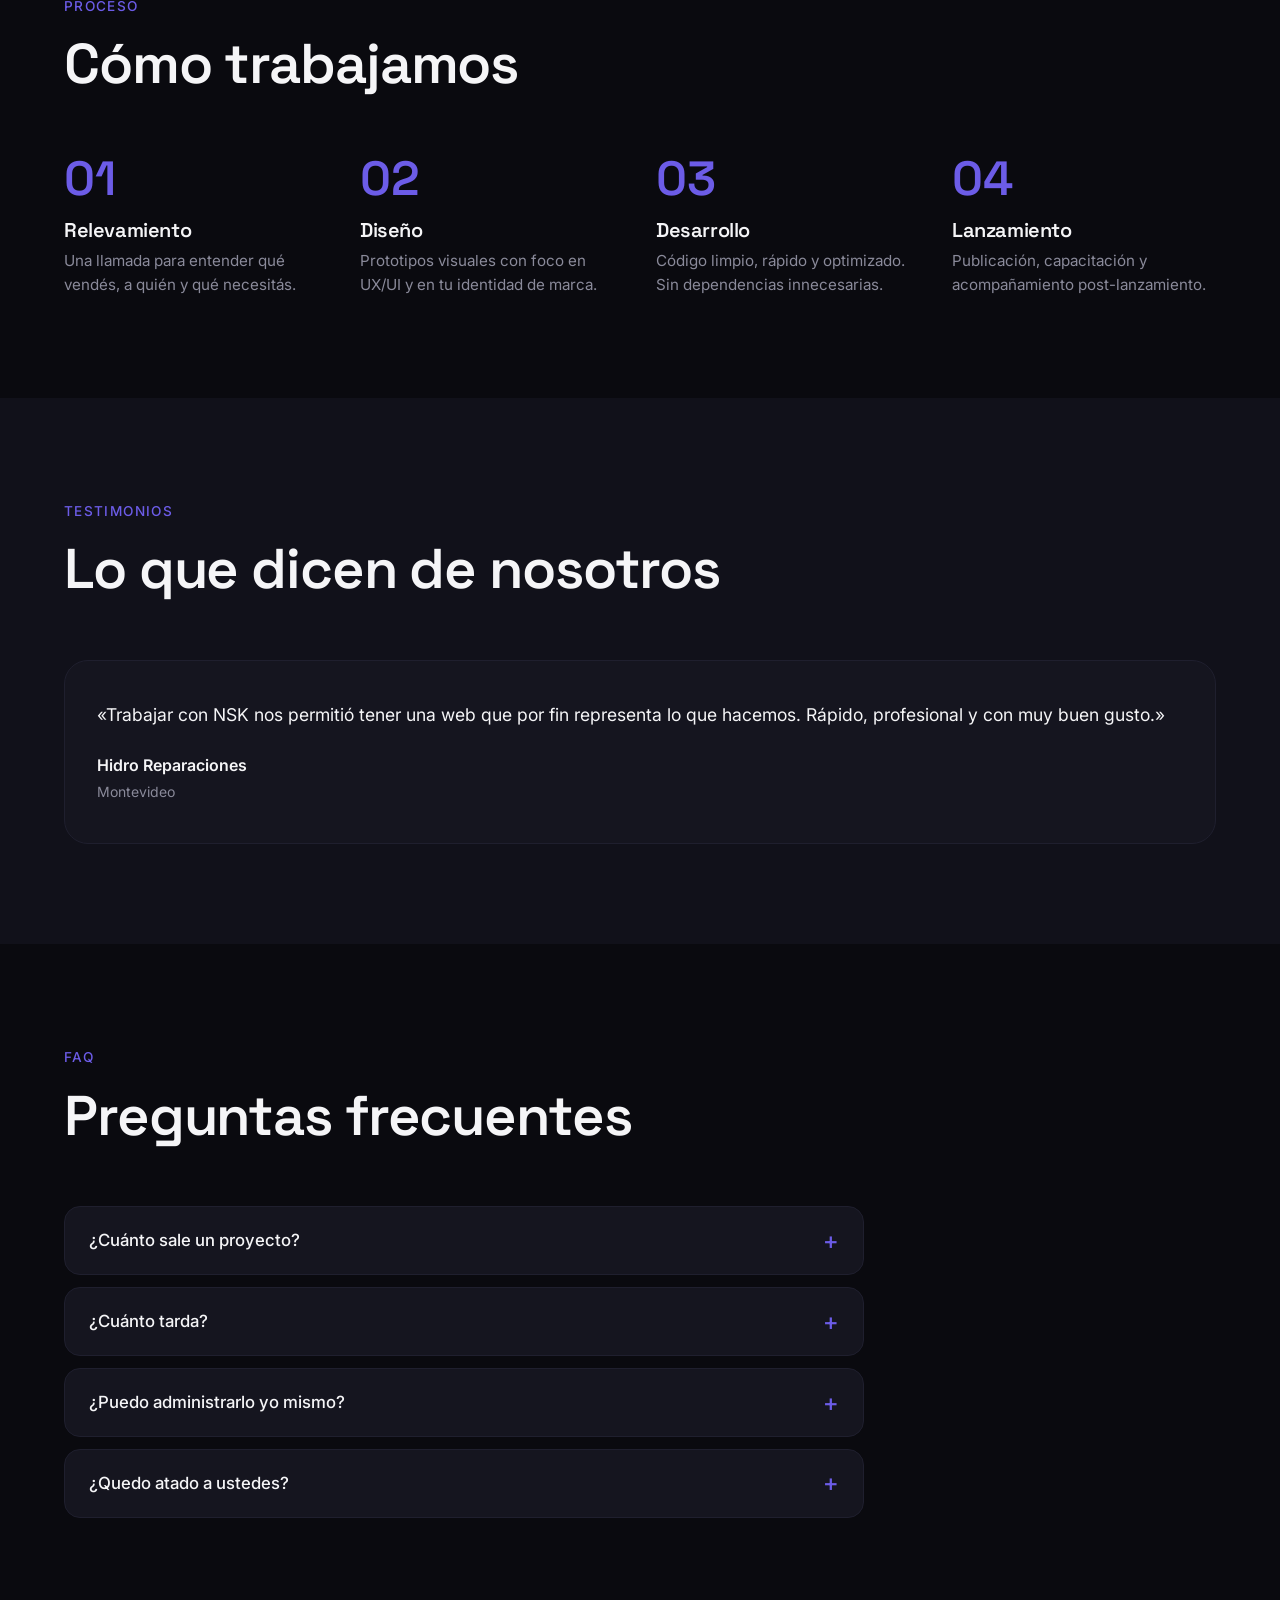
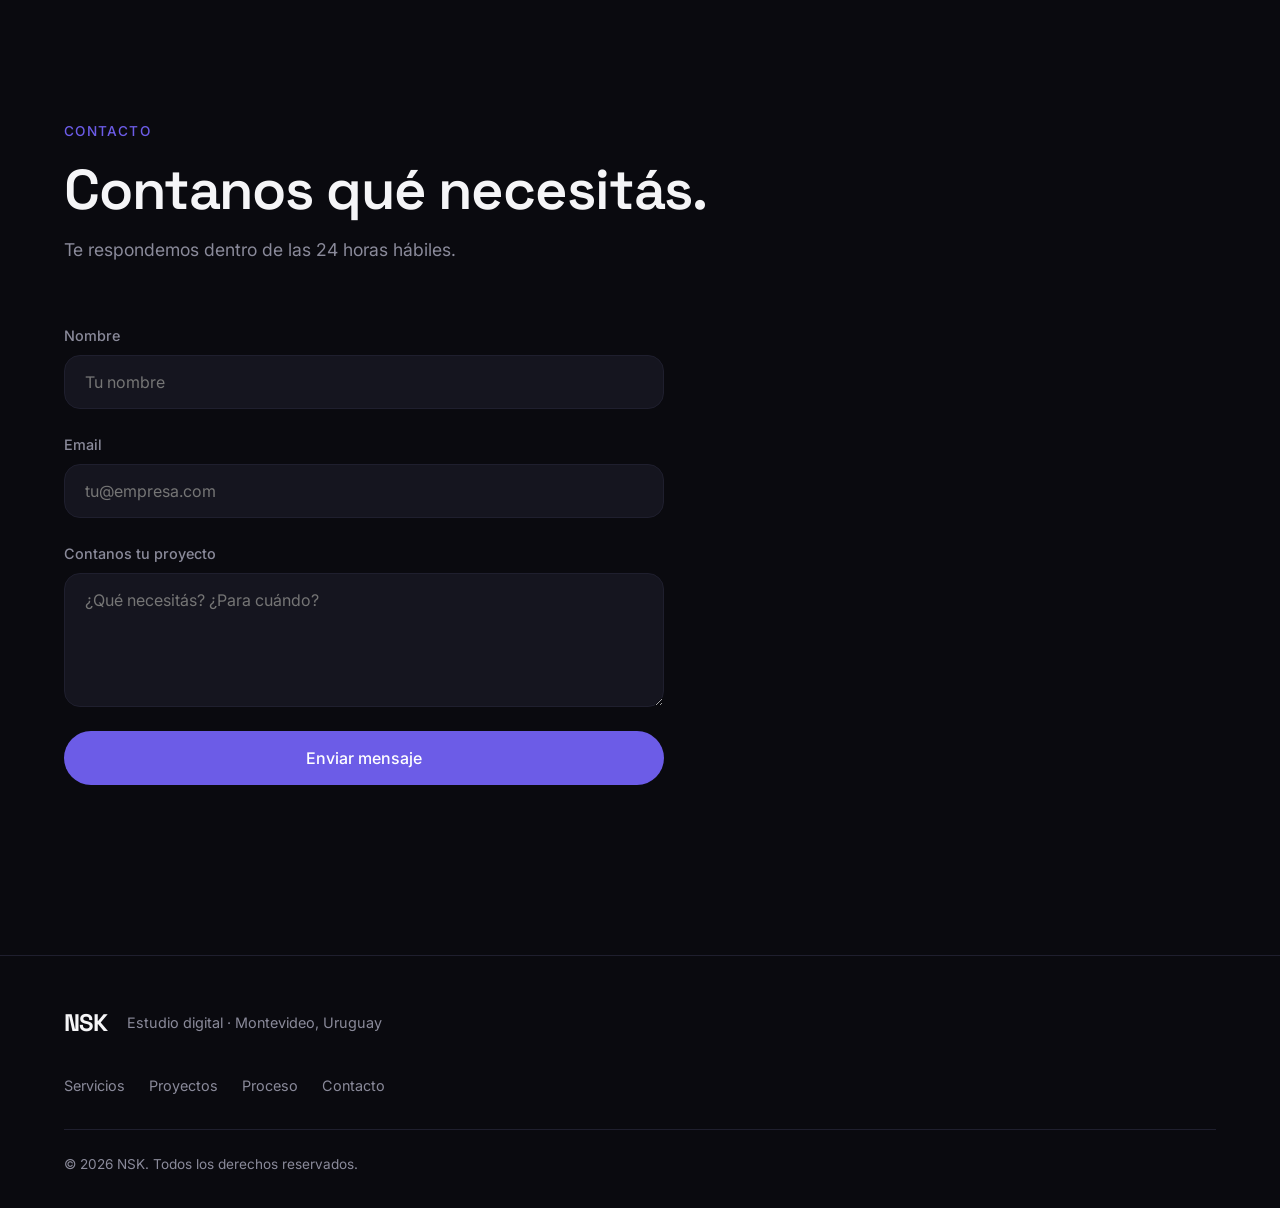
==== commit ef340719: "nsk" ====
--- a/index.html
+++ b/index.html
@@ -230,12 +230,12 @@
             <div class="container">
                 <div class="section__header" data-animate>
                     <span class="section__eyebrow">Proyectos</span>
-                    <h2 class="section__title">Trabajo hecho, no promesas.</h2>
+                    <h2 class="section__title">Trabajos y Proyectos.</h2>
                 </div>
 
                 <div class="projects-grid">
 
-                    <!-- PROYECTO 1: HIDRO REPARACIONES (AHORA CON IMAGEN REAL) -->
+                    <!-- PROYECTO 1: HIDRO REPARACIONES (hidroreparaciones.com) -->
                     <article class="project project--browser" data-animate>
                         <div class="browser">
                             <div class="browser__bar">
@@ -245,7 +245,7 @@
                                 <span class="browser__url">hidroreparaciones.com</span>
                             </div>
                             <div class="browser__viewport">
-                                <!-- Imagen real de la web -->
+                                <!-- Imagen de la web -->
                                 <img 
                                     src="assets/images/hidro-preview.jpg" 
                                     alt="Vista previa del sitio web de Hidro Reparaciones" 
@@ -260,7 +260,7 @@
                         </div>
                     </article>
 
-                    <!-- PROYECTO 2: ALTURA CAFÉ (SE MANTIENE IGUAL) -->
+                    <!-- PROYECTO 2: ALTURA CAFÉ (en creacion) -->
                     <article class="project project--phone" data-animate>
                         <div class="phone-layout">
                             <div class="phone">
@@ -501,7 +501,7 @@
                     <blockquote class="testimonial" data-animate>
                         <p>«Trabajar con NSK nos permitió tener una web que por fin representa lo que hacemos. Rápido, profesional y con muy buen gusto.»</p>
                         <footer>
-                            <strong>Cliente NSK</strong>
+                            <strong>Hidro Reparaciones</strong>
                             <span>Montevideo</span>
                         </footer>
                     </blockquote>
